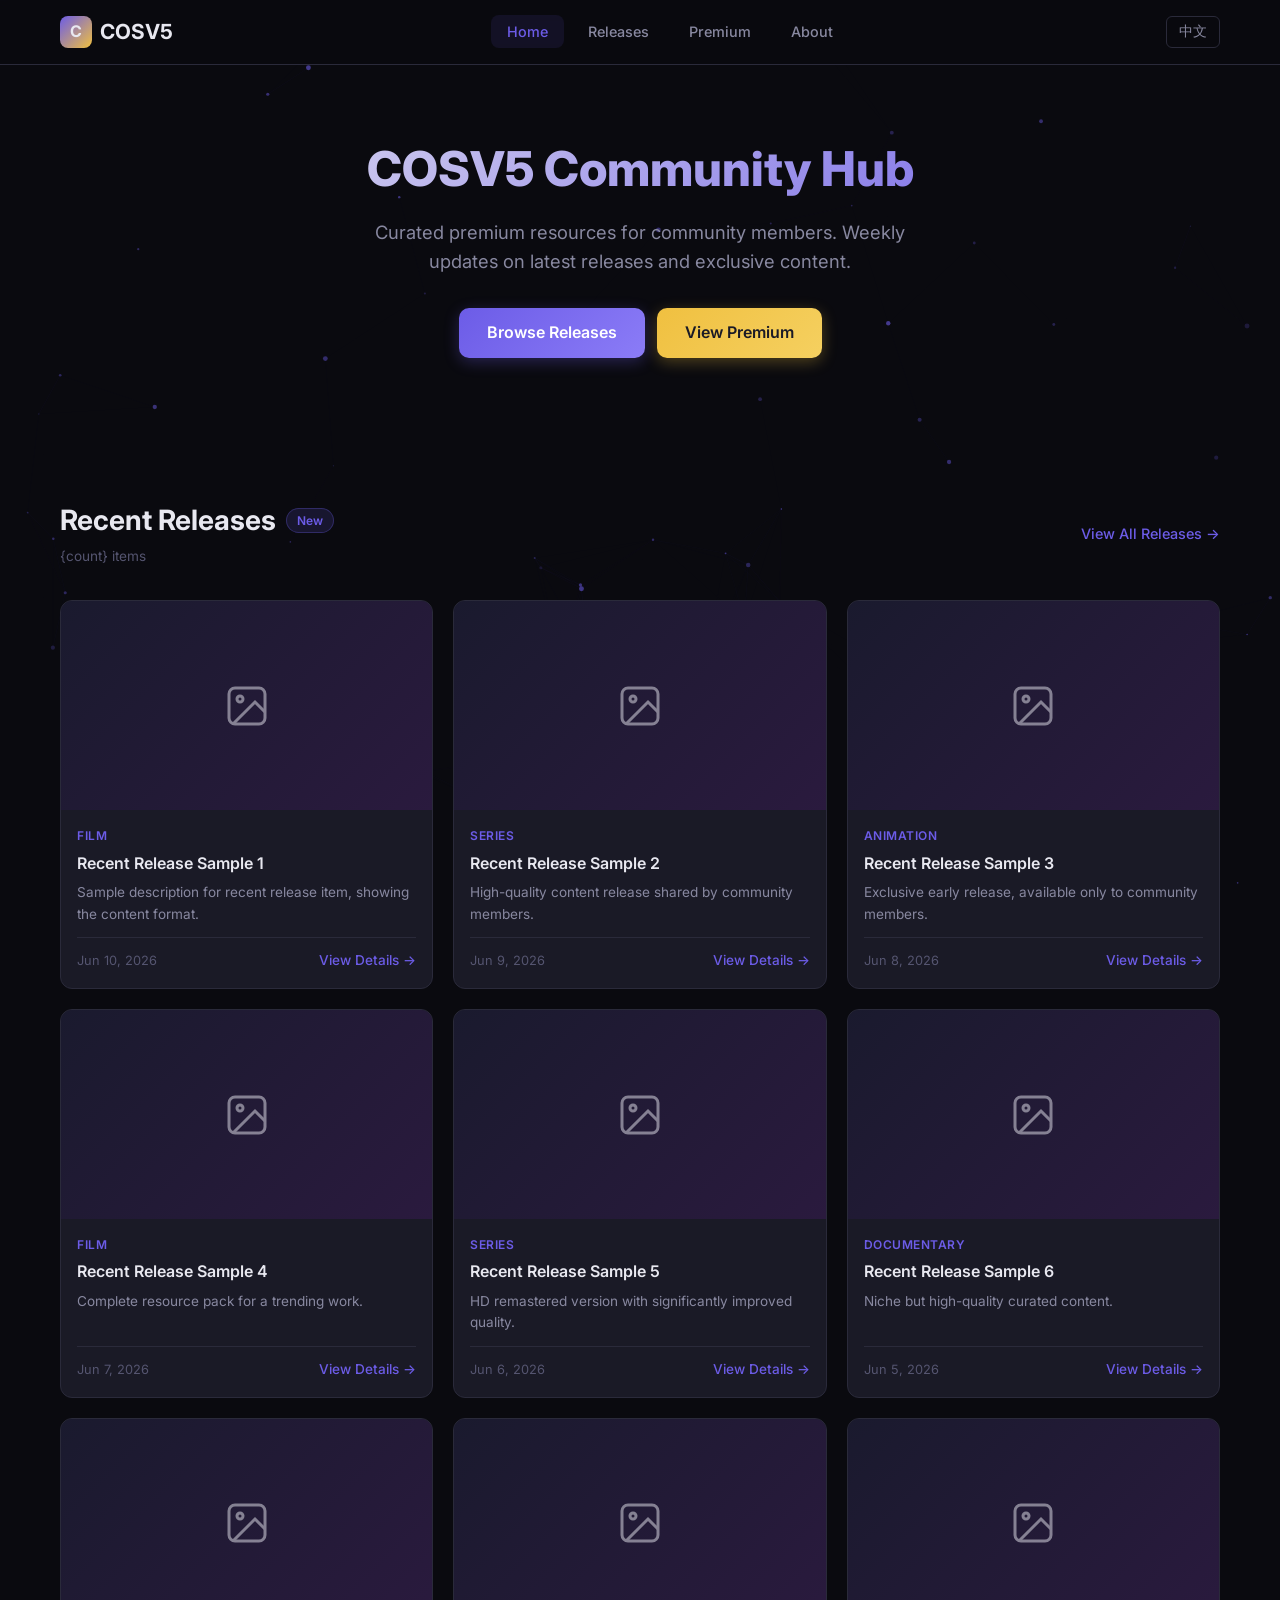
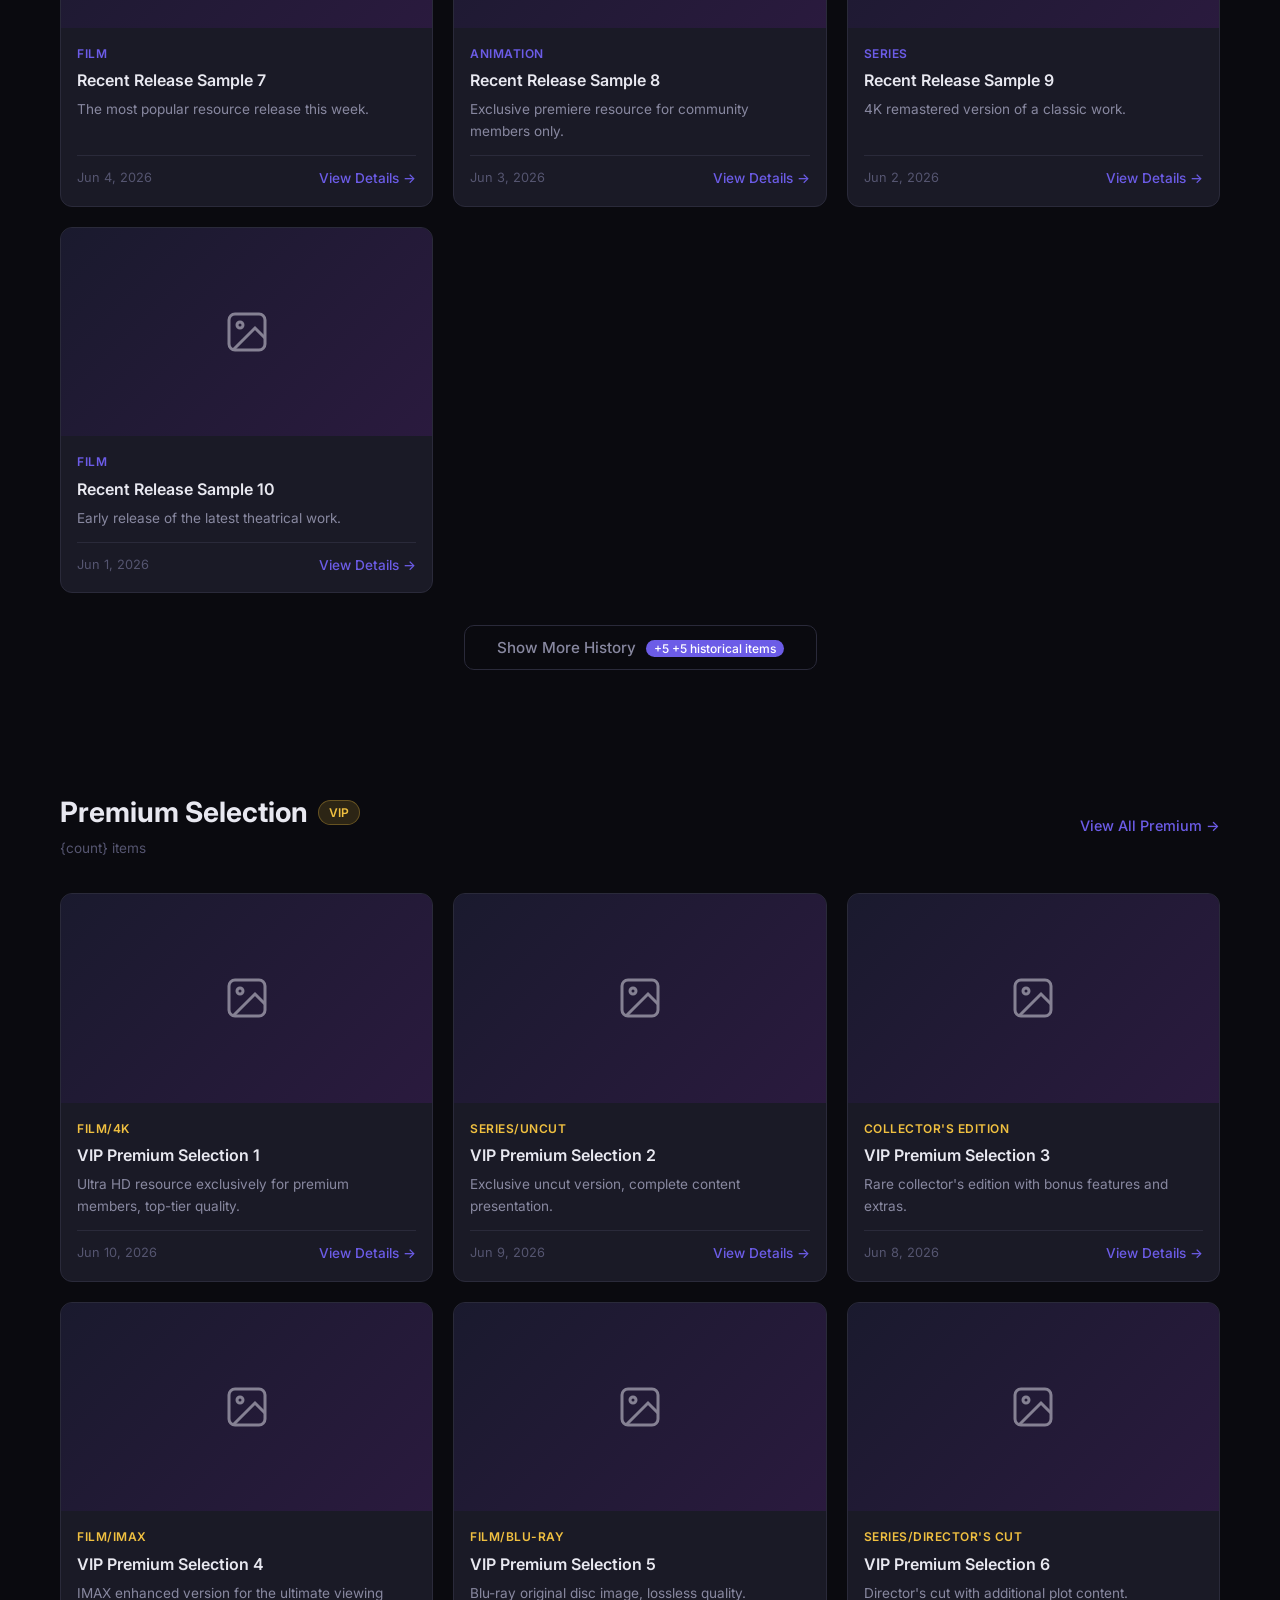
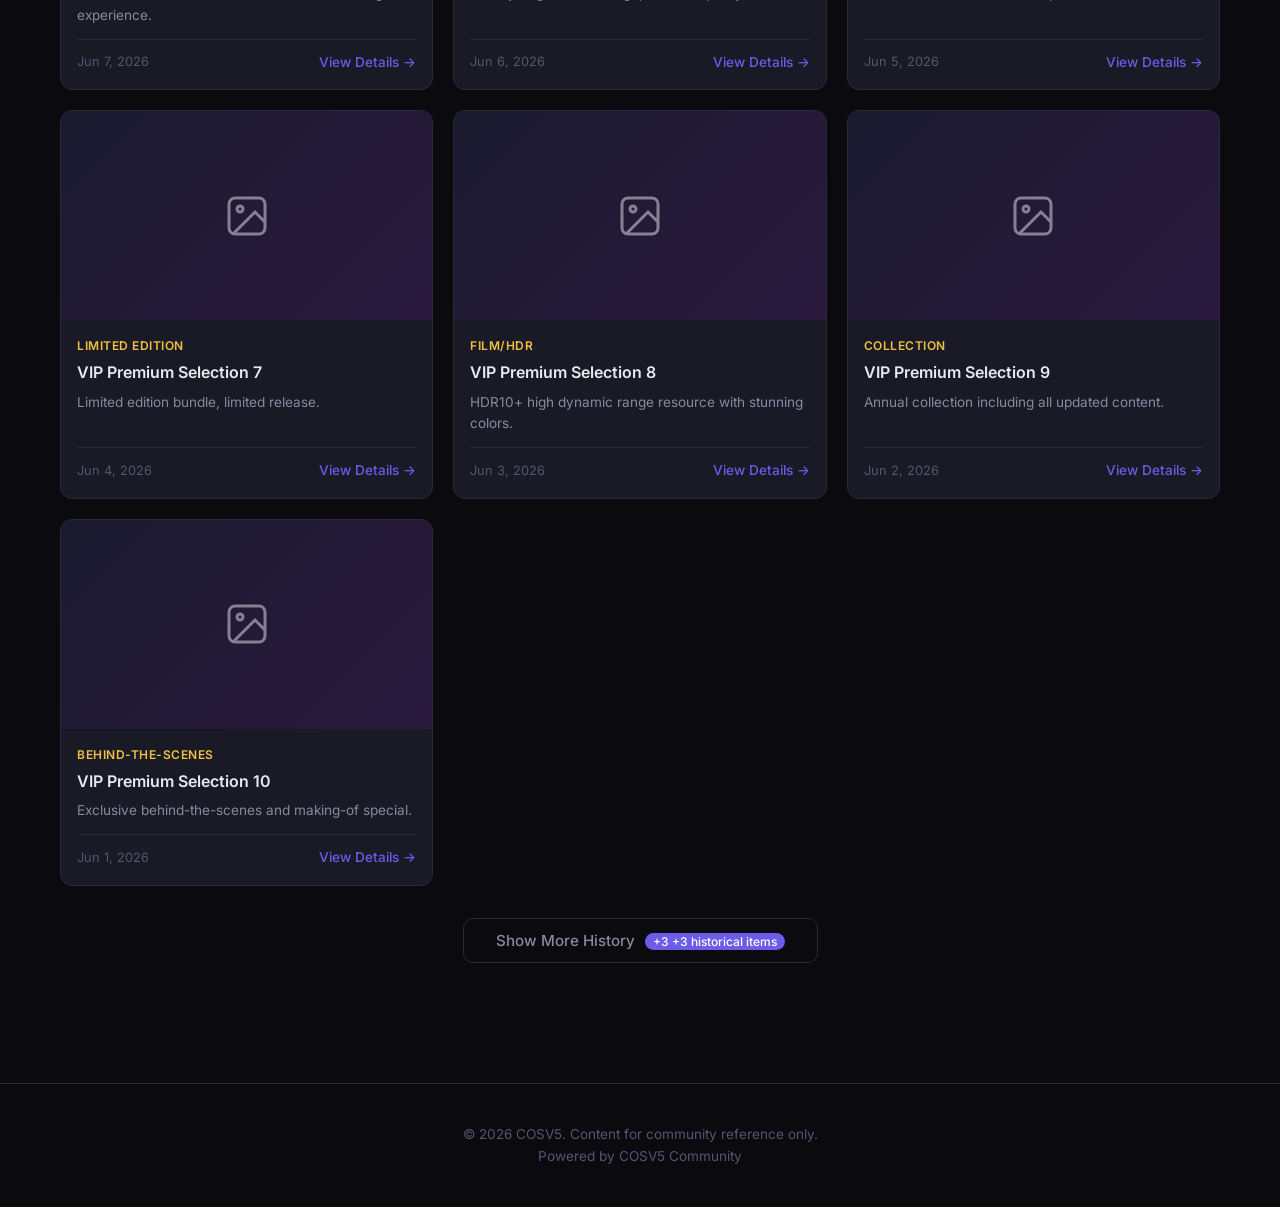
==== index.html @ 0dbe3dc5 "Initial site: releases + premium hub with i18n, particles, SEO - Two content sections: 近期流出 (Release" ====
<!DOCTYPE html>
<html lang="zh-CN">
<head>
  <meta charset="UTF-8">
  <meta name="viewport" content="width=device-width, initial-scale=1.0">
  <meta name="description" data-i18n="hero.subtitle" content="汇聚精选资源，社群成员专属。每周更新最新流出与高级精选内容。">
  <meta name="keywords" content="COSV5,社群资源,精选内容,资源分享,近期流出,高级精选">
  <meta name="robots" content="index, follow">
  <meta property="og:title" content="COSV5 社群资源站">
  <meta property="og:description" data-i18n="hero.subtitle" content="汇聚精选资源，社群成员专属。每周更新最新流出与高级精选内容。">
  <meta property="og:type" content="website">
  <meta property="og:url" content="https://cosv5.com">
  <link rel="canonical" href="https://cosv5.com">
  <title data-i18n="hero.title">COSV5 社群资源站</title>
  <link rel="preconnect" href="https://fonts.googleapis.com">
  <link rel="preconnect" href="https://fonts.gstatic.com" crossorigin>
  <link href="https://fonts.googleapis.com/css2?family=Inter:wght@400;500;600;700;800&display=swap" rel="stylesheet">
  <link rel="stylesheet" href="/css/style.css">
</head>
<body>
  <canvas id="particles-canvas"></canvas>

  <!-- Header -->
  <header class="header">
    <nav class="nav">
      <a href="/" class="nav-logo">
        <span class="logo-icon">C</span>
        <span>COSV5</span>
      </a>
      <ul class="nav-links" id="nav-links">
        <li><a href="/" class="active" data-i18n="nav.home">首页</a></li>
        <li><a href="/releases/" data-i18n="nav.releases">近期流出</a></li>
        <li><a href="/premium/" data-i18n="nav.premium">高级精选</a></li>
        <li><a href="/about/" data-i18n="nav.about">关于</a></li>
      </ul>
      <div class="nav-right">
        <button class="lang-btn" id="lang-toggle" onclick="toggleLang()" data-i18n="lang.switch">English</button>
        <button class="mobile-menu-btn" id="mobile-menu-btn" aria-label="Menu">☰</button>
      </div>
    </nav>
  </header>

  <main>
    <!-- Hero -->
    <section class="hero">
      <div class="container">
        <h1 data-i18n="hero.title">COSV5 社群资源站</h1>
        <p data-i18n="hero.subtitle">汇聚精选资源，社群成员专属。每周更新最新流出与高级精选内容。</p>
        <div class="hero-actions">
          <a href="/releases/" class="btn btn-primary" data-i18n="hero.cta.releases">浏览近期流出</a>
          <a href="/premium/" class="btn btn-gold" data-i18n="hero.cta.premium">查看高级精选</a>
        </div>
      </div>
    </section>

    <!-- Releases Section -->
    <section class="section">
      <div class="container">
        <div class="section-header">
          <div>
            <h2 class="section-title">
              <span data-i18n="section.releases.title">近期流出</span>
              <span class="badge badge-releases" data-i18n="section.releases.new">更新</span>
            </h2>
            <span class="section-count"><span data-i18n-dynamic></span></span>
          </div>
          <a href="/releases/" class="view-more" data-i18n="section.releases.view_all">查看全部流出</a>
        </div>
        <div class="card-grid" id="releases-grid"></div>
        <div class="empty-state" style="display:none">
          <div class="empty-icon">📭</div>
          <h3 data-i18n="section.releases.empty">暂无近期流出内容</h3>
        </div>
        <div class="show-more-wrapper" style="display:none">
          <button class="btn-show-more"></button>
        </div>
      </div>
    </section>

    <!-- Premium Section -->
    <section class="section">
      <div class="container">
        <div class="section-header">
          <div>
            <h2 class="section-title">
              <span data-i18n="section.premium.title">高级精选</span>
              <span class="badge badge-premium" data-i18n="section.premium.new">VIP</span>
            </h2>
            <span class="section-count"><span data-i18n-dynamic></span></span>
          </div>
          <a href="/premium/" class="view-more" data-i18n="section.premium.view_all">查看全部精选</a>
        </div>
        <div class="card-grid" id="premium-grid"></div>
        <div class="empty-state" style="display:none">
          <div class="empty-icon">⭐</div>
          <h3 data-i18n="section.premium.empty">暂无高级精选内容</h3>
        </div>
        <div class="show-more-wrapper" style="display:none">
          <button class="btn-show-more"></button>
        </div>
      </div>
    </section>
  </main>

  <!-- Footer -->
  <footer class="footer">
    <div class="container">
      <p data-i18n="footer.text">© 2026 COSV5. 本站内容仅供社群内部参考。</p>
      <p><span data-i18n="footer.powered">Powered by COSV5 Community</span></p>
    </div>
  </footer>

  <script src="/js/i18n.js"></script>
  <script src="/js/main.js"></script>
  <script>
    document.addEventListener('DOMContentLoaded', () => {
      loadSection('releases-grid', '/data/releases.json', false);
      loadSection('premium-grid', '/data/premium.json', true);
    });
  </script>
</body>
</html>
---- css/style.css ----
/* ===== CSS Variables ===== */
:root {
  --bg-primary: #0a0a0f;
  --bg-secondary: #13131a;
  --bg-card: #1a1a26;
  --bg-card-hover: #222235;
  --text-primary: #e8e8f0;
  --text-secondary: #8888a0;
  --text-muted: #555570;
  --accent: #6c5ce7;
  --accent-hover: #7d6ff0;
  --accent-glow: rgba(108, 92, 231, 0.3);
  --gold: #f0c040;
  --gold-glow: rgba(240, 192, 64, 0.3);
  --border: #2a2a3a;
  --radius: 12px;
  --radius-lg: 20px;
  --shadow: 0 4px 20px rgba(0,0,0,0.3);
  --font: 'Inter', -apple-system, 'Segoe UI', Roboto, sans-serif;
  --max-width: 1200px;
}

/* ===== Reset & Base ===== */
*, *::before, *::after { box-sizing: border-box; margin: 0; padding: 0; }

html { scroll-behavior: smooth; }

body {
  font-family: var(--font);
  background: var(--bg-primary);
  color: var(--text-primary);
  line-height: 1.6;
  min-height: 100vh;
  overflow-x: hidden;
}

a { color: var(--accent); text-decoration: none; transition: color 0.2s; }
a:hover { color: var(--accent-hover); }

img { max-width: 100%; height: auto; }

/* ===== Particle Canvas ===== */
#particles-canvas {
  position: fixed;
  top: 0; left: 0;
  width: 100vw; height: 100vh;
  z-index: 0;
  pointer-events: none;
}

/* ===== Layout ===== */
.container {
  max-width: var(--max-width);
  margin: 0 auto;
  padding: 0 20px;
  position: relative;
  z-index: 1;
}

/* ===== Header / Nav ===== */
.header {
  position: fixed;
  top: 0; left: 0; right: 0;
  z-index: 100;
  background: rgba(10, 10, 15, 0.85);
  backdrop-filter: blur(12px);
  -webkit-backdrop-filter: blur(12px);
  border-bottom: 1px solid var(--border);
}

.nav {
  display: flex;
  align-items: center;
  justify-content: space-between;
  height: 64px;
  max-width: var(--max-width);
  margin: 0 auto;
  padding: 0 20px;
}

.nav-logo {
  font-size: 1.3rem;
  font-weight: 700;
  color: var(--text-primary);
  display: flex;
  align-items: center;
  gap: 8px;
}

.nav-logo:hover { color: var(--text-primary); }

.nav-logo .logo-icon {
  width: 32px; height: 32px;
  background: linear-gradient(135deg, var(--accent), var(--gold));
  border-radius: 8px;
  display: flex;
  align-items: center;
  justify-content: center;
  font-size: 1rem;
}

.nav-links {
  display: flex;
  gap: 8px;
  list-style: none;
}

.nav-links a {
  padding: 8px 16px;
  border-radius: 8px;
  color: var(--text-secondary);
  font-size: 0.9rem;
  font-weight: 500;
  transition: all 0.2s;
}

.nav-links a:hover,
.nav-links a.active {
  background: rgba(108, 92, 231, 0.1);
  color: var(--text-primary);
}

.nav-links a.active {
  color: var(--accent);
}

.nav-right {
  display: flex;
  align-items: center;
  gap: 12px;
}

.lang-btn {
  background: none;
  border: 1px solid var(--border);
  color: var(--text-secondary);
  padding: 6px 12px;
  border-radius: 6px;
  cursor: pointer;
  font-size: 0.85rem;
  font-family: var(--font);
  transition: all 0.2s;
}

.lang-btn:hover {
  border-color: var(--accent);
  color: var(--text-primary);
}

/* Mobile menu */
.mobile-menu-btn {
  display: none;
  background: none;
  border: none;
  color: var(--text-primary);
  font-size: 1.5rem;
  cursor: pointer;
  padding: 4px;
}

/* ===== Hero ===== */
.hero {
  padding: 140px 0 80px;
  text-align: center;
  position: relative;
}

.hero h1 {
  font-size: 3rem;
  font-weight: 800;
  line-height: 1.2;
  margin-bottom: 20px;
  background: linear-gradient(135deg, #e8e8f0 0%, var(--accent) 100%);
  -webkit-background-clip: text;
  -webkit-text-fill-color: transparent;
  background-clip: text;
}

.hero p {
  font-size: 1.15rem;
  color: var(--text-secondary);
  max-width: 600px;
  margin: 0 auto 32px;
}

.hero-actions {
  display: flex;
  gap: 12px;
  justify-content: center;
  flex-wrap: wrap;
}

.btn {
  display: inline-flex;
  align-items: center;
  gap: 8px;
  padding: 12px 28px;
  border-radius: 10px;
  font-size: 1rem;
  font-weight: 600;
  font-family: var(--font);
  cursor: pointer;
  transition: all 0.3s;
  border: none;
  text-decoration: none;
}

.btn-primary {
  background: linear-gradient(135deg, var(--accent), #8b7cf7);
  color: white;
  box-shadow: 0 4px 15px var(--accent-glow);
}

.btn-primary:hover {
  transform: translateY(-2px);
  box-shadow: 0 6px 25px var(--accent-glow);
  color: white;
}

.btn-gold {
  background: linear-gradient(135deg, var(--gold), #f5d060);
  color: #1a1a26;
  box-shadow: 0 4px 15px var(--gold-glow);
}

.btn-gold:hover {
  transform: translateY(-2px);
  box-shadow: 0 6px 25px var(--gold-glow);
  color: #1a1a26;
}

.btn-outline {
  background: transparent;
  border: 1px solid var(--border);
  color: var(--text-primary);
}

.btn-outline:hover {
  border-color: var(--accent);
  background: rgba(108, 92, 231, 0.08);
}

/* ===== Sections ===== */
.section {
  padding: 60px 0;
}

.section-header {
  display: flex;
  align-items: center;
  justify-content: space-between;
  margin-bottom: 32px;
  flex-wrap: wrap;
  gap: 12px;
}

.section-title {
  font-size: 1.75rem;
  font-weight: 700;
  display: flex;
  align-items: center;
  gap: 10px;
}

.section-title .badge {
  display: inline-block;
  font-size: 0.75rem;
  padding: 2px 10px;
  border-radius: 20px;
  font-weight: 600;
}

.badge-releases {
  background: rgba(108, 92, 231, 0.15);
  color: var(--accent);
  border: 1px solid rgba(108, 92, 231, 0.3);
}

.badge-premium {
  background: rgba(240, 192, 64, 0.15);
  color: var(--gold);
  border: 1px solid rgba(240, 192, 64, 0.3);
}

.section-count {
  font-size: 0.85rem;
  color: var(--text-muted);
}

.view-more {
  font-size: 0.9rem;
  font-weight: 500;
  display: flex;
  align-items: center;
  gap: 4px;
}

.view-more::after {
  content: '→';
  transition: transform 0.2s;
}

.view-more:hover::after {
  transform: translateX(4px);
}

/* ===== Card Grid ===== */
.card-grid {
  display: grid;
  grid-template-columns: repeat(auto-fill, minmax(280px, 1fr));
  gap: 20px;
}

.card-grid.initial-only .card:nth-child(n+11) {
  display: none;
}

.card {
  background: var(--bg-card);
  border: 1px solid var(--border);
  border-radius: var(--radius);
  overflow: hidden;
  transition: all 0.3s;
  display: flex;
  flex-direction: column;
}

.card:hover {
  background: var(--bg-card-hover);
  border-color: rgba(108, 92, 231, 0.3);
  transform: translateY(-4px);
  box-shadow: 0 8px 30px rgba(0,0,0,0.4);
}

.card-image {
  width: 100%;
  aspect-ratio: 16/9;
  background: linear-gradient(135deg, #1a1a2e, #2a1a3e);
  display: flex;
  align-items: center;
  justify-content: center;
  overflow: hidden;
}

.card-image svg {
  width: 48px;
  height: 48px;
  opacity: 0.5;
}

.card-body {
  padding: 16px;
  flex: 1;
  display: flex;
  flex-direction: column;
}

.card-category {
  font-size: 0.75rem;
  color: var(--accent);
  font-weight: 600;
  text-transform: uppercase;
  letter-spacing: 0.5px;
  margin-bottom: 6px;
}

.card-category.premium-category {
  color: var(--gold);
}

.card-title {
  font-size: 1rem;
  font-weight: 600;
  margin-bottom: 8px;
  line-height: 1.4;
}

.card-desc {
  font-size: 0.85rem;
  color: var(--text-secondary);
  flex: 1;
  display: -webkit-box;
  -webkit-line-clamp: 2;
  -webkit-box-orient: vertical;
  overflow: hidden;
  margin-bottom: 12px;
}

.card-footer {
  display: flex;
  align-items: center;
  justify-content: space-between;
  padding-top: 12px;
  border-top: 1px solid var(--border);
}

.card-date {
  font-size: 0.8rem;
  color: var(--text-muted);
}

.card-link {
  font-size: 0.85rem;
  font-weight: 500;
}

/* ===== Show More Button ===== */
.show-more-wrapper {
  text-align: center;
  margin-top: 32px;
}

.btn-show-more {
  background: transparent;
  border: 1px solid var(--border);
  color: var(--text-secondary);
  padding: 12px 32px;
  border-radius: 10px;
  font-size: 0.95rem;
  font-family: var(--font);
  font-weight: 500;
  cursor: pointer;
  transition: all 0.3s;
}

.btn-show-more:hover {
  border-color: var(--accent);
  color: var(--text-primary);
  background: rgba(108, 92, 231, 0.08);
}

.btn-show-more .count-badge {
  display: inline-block;
  background: var(--accent);
  color: white;
  font-size: 0.75rem;
  padding: 1px 8px;
  border-radius: 10px;
  margin-left: 6px;
}

/* ===== Page Header (internal pages) ===== */
.page-header {
  padding: 120px 0 40px;
}

.page-header h1 {
  font-size: 2rem;
  font-weight: 700;
  margin-bottom: 12px;
}

.page-header p {
  color: var(--text-secondary);
  font-size: 1rem;
}

/* ===== Footer ===== */
.footer {
  border-top: 1px solid var(--border);
  padding: 40px 0;
  margin-top: 60px;
  text-align: center;
  color: var(--text-muted);
  font-size: 0.85rem;
}

.footer a {
  color: var(--text-secondary);
}

.footer a:hover {
  color: var(--accent);
}

/* ===== Empty State ===== */
.empty-state {
  text-align: center;
  padding: 60px 20px;
}

.empty-state .empty-icon {
  font-size: 4rem;
  margin-bottom: 16px;
  opacity: 0.5;
}

.empty-state h3 {
  font-size: 1.2rem;
  margin-bottom: 8px;
}

.empty-state p {
  color: var(--text-secondary);
}

/* ===== SEO / Structured Data ===== */
.sr-only {
  position: absolute;
  width: 1px; height: 1px;
  padding: 0; margin: -1px;
  overflow: hidden;
  clip: rect(0,0,0,0);
  border: 0;
}

/* ===== Responsive ===== */
@media (max-width: 768px) {
  .hero h1 { font-size: 2rem; }
  .hero p { font-size: 1rem; }
  .hero { padding: 110px 0 50px; }
  .section-title { font-size: 1.35rem; }
  .card-grid { grid-template-columns: 1fr; }

  .nav-links {
    display: none;
    position: absolute;
    top: 64px; left: 0; right: 0;
    background: rgba(10, 10, 15, 0.95);
    backdrop-filter: blur(12px);
    flex-direction: column;
    padding: 12px;
    border-bottom: 1px solid var(--border);
    gap: 4px;
  }
  .nav-links.open { display: flex; }
  .mobile-menu-btn { display: block; }
  .page-header { padding: 100px 0 30px; }
}
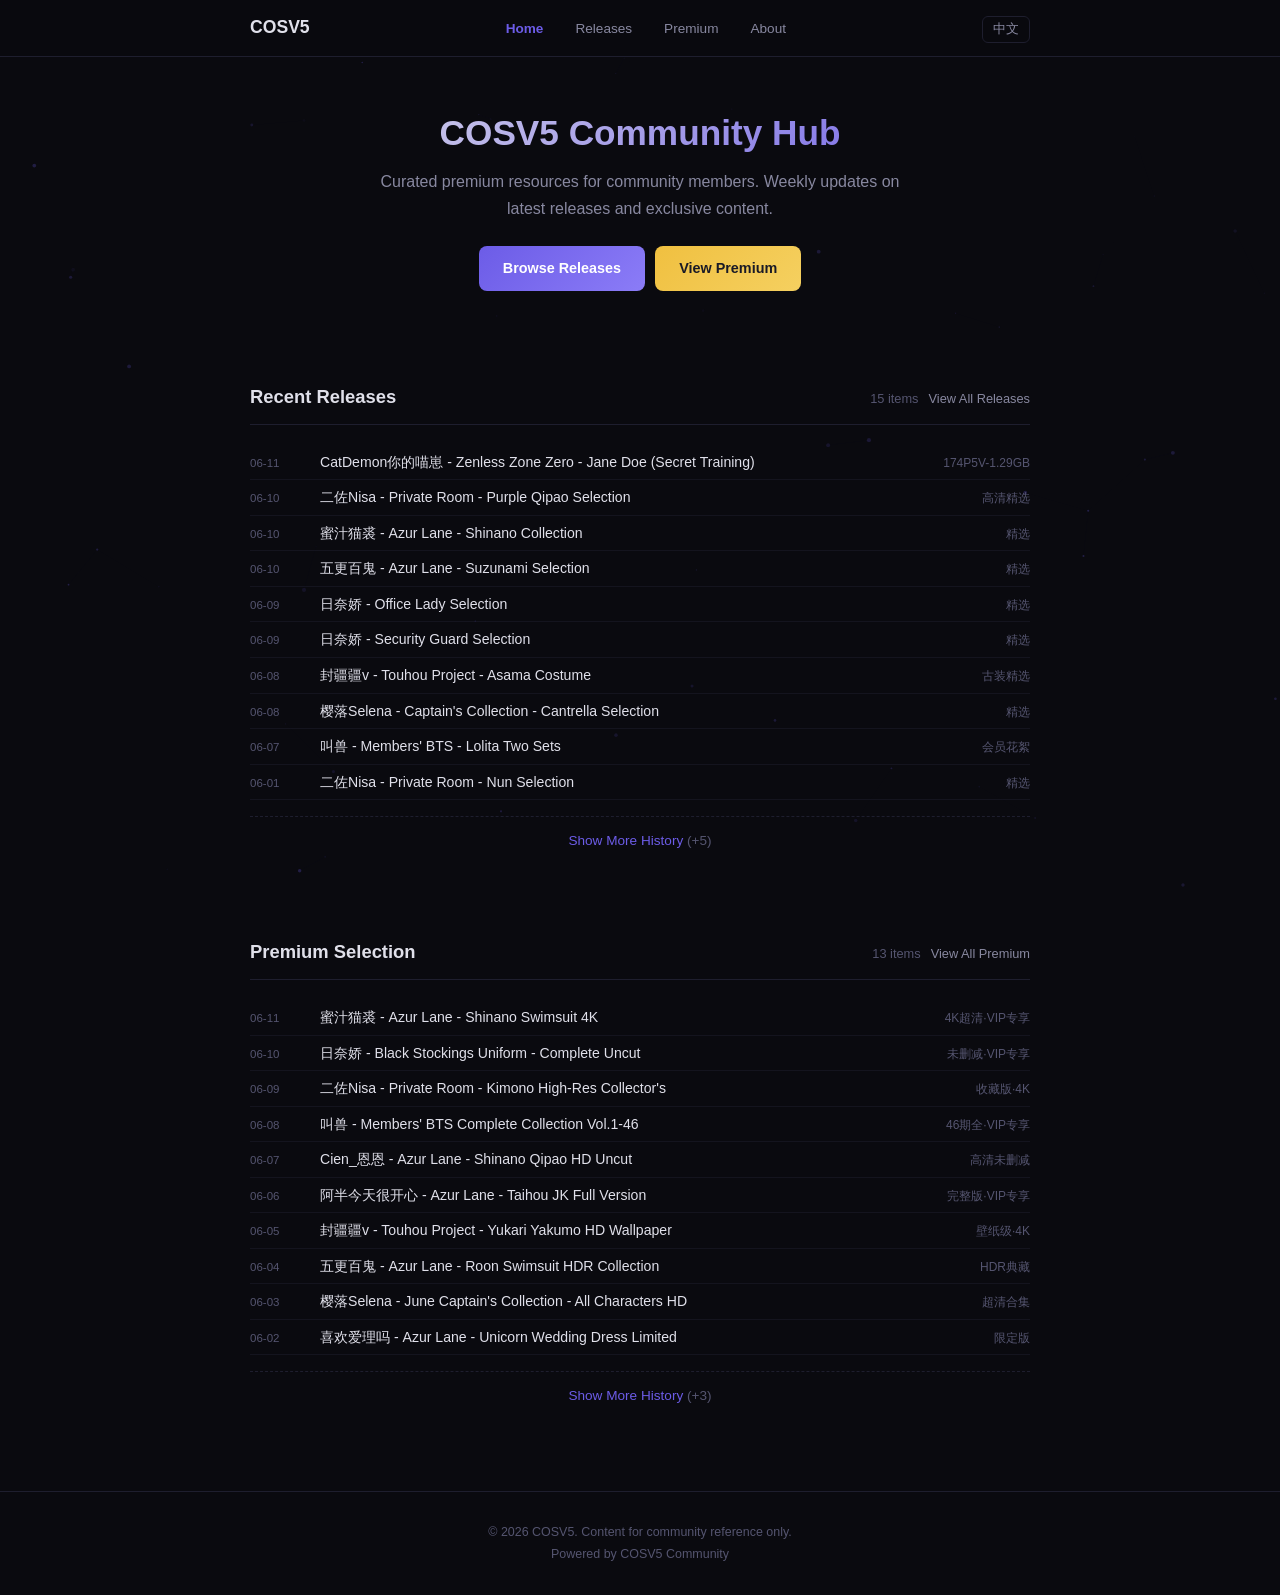
==== commit 61c17e05: "Redesign: Telegraph-style list layout + Workers deployment - Switch from card grid to compact list l" ====
--- a/index.html
+++ b/index.html
@@ -12,21 +12,14 @@
   <meta property="og:url" content="https://cosv5.com">
   <link rel="canonical" href="https://cosv5.com">
   <title data-i18n="hero.title">COSV5 社群资源站</title>
-  <link rel="preconnect" href="https://fonts.googleapis.com">
-  <link rel="preconnect" href="https://fonts.gstatic.com" crossorigin>
-  <link href="https://fonts.googleapis.com/css2?family=Inter:wght@400;500;600;700;800&display=swap" rel="stylesheet">
   <link rel="stylesheet" href="/css/style.css">
 </head>
 <body>
   <canvas id="particles-canvas"></canvas>
 
-  <!-- Header -->
   <header class="header">
     <nav class="nav">
-      <a href="/" class="nav-logo">
-        <span class="logo-icon">C</span>
-        <span>COSV5</span>
-      </a>
+      <a href="/" class="nav-logo">COSV5</a>
       <ul class="nav-links" id="nav-links">
         <li><a href="/" class="active" data-i18n="nav.home">首页</a></li>
         <li><a href="/releases/" data-i18n="nav.releases">近期流出</a></li>
@@ -41,7 +34,6 @@
   </header>
 
   <main>
-    <!-- Hero -->
     <section class="hero">
       <div class="container">
         <h1 data-i18n="hero.title">COSV5 社群资源站</h1>
@@ -53,23 +45,16 @@
       </div>
     </section>
 
-    <!-- Releases Section -->
     <section class="section">
       <div class="container">
         <div class="section-header">
-          <div>
-            <h2 class="section-title">
-              <span data-i18n="section.releases.title">近期流出</span>
-              <span class="badge badge-releases" data-i18n="section.releases.new">更新</span>
-            </h2>
-            <span class="section-count"><span data-i18n-dynamic></span></span>
-          </div>
-          <a href="/releases/" class="view-more" data-i18n="section.releases.view_all">查看全部流出</a>
+          <h2 class="section-title" data-i18n="section.releases.title">📡 近期流出</h2>
+          <span class="section-meta"><span data-i18n-dynamic></span></span>
+          <a href="/releases/" class="view-all" data-i18n="section.releases.view_all">查看全部 →</a>
         </div>
-        <div class="card-grid" id="releases-grid"></div>
+        <ul class="resource-list" id="releases-list"></ul>
         <div class="empty-state" style="display:none">
-          <div class="empty-icon">📭</div>
-          <h3 data-i18n="section.releases.empty">暂无近期流出内容</h3>
+          <p data-i18n="section.releases.empty">暂无近期流出内容</p>
         </div>
         <div class="show-more-wrapper" style="display:none">
           <button class="btn-show-more"></button>
@@ -77,23 +62,16 @@
       </div>
     </section>
 
-    <!-- Premium Section -->
     <section class="section">
       <div class="container">
         <div class="section-header">
-          <div>
-            <h2 class="section-title">
-              <span data-i18n="section.premium.title">高级精选</span>
-              <span class="badge badge-premium" data-i18n="section.premium.new">VIP</span>
-            </h2>
-            <span class="section-count"><span data-i18n-dynamic></span></span>
-          </div>
-          <a href="/premium/" class="view-more" data-i18n="section.premium.view_all">查看全部精选</a>
+          <h2 class="section-title" data-i18n="section.premium.title">⭐ 高级精选</h2>
+          <span class="section-meta"><span data-i18n-dynamic></span></span>
+          <a href="/premium/" class="view-all" data-i18n="section.premium.view_all">查看全部 →</a>
         </div>
-        <div class="card-grid" id="premium-grid"></div>
+        <ul class="resource-list" id="premium-list"></ul>
         <div class="empty-state" style="display:none">
-          <div class="empty-icon">⭐</div>
-          <h3 data-i18n="section.premium.empty">暂无高级精选内容</h3>
+          <p data-i18n="section.premium.empty">暂无高级精选内容</p>
         </div>
         <div class="show-more-wrapper" style="display:none">
           <button class="btn-show-more"></button>
@@ -102,7 +80,6 @@
     </section>
   </main>
 
-  <!-- Footer -->
   <footer class="footer">
     <div class="container">
       <p data-i18n="footer.text">© 2026 COSV5. 本站内容仅供社群内部参考。</p>
@@ -114,8 +91,8 @@
   <script src="/js/main.js"></script>
   <script>
     document.addEventListener('DOMContentLoaded', () => {
-      loadSection('releases-grid', '/data/releases.json', false);
-      loadSection('premium-grid', '/data/premium.json', true);
+      loadSection('releases-list', '/data/releases.json', false);
+      loadSection('premium-list', '/data/premium.json', true);
     });
   </script>
 </body>
--- a/css/style.css
+++ b/css/style.css
@@ -1,23 +1,18 @@
 /* ===== CSS Variables ===== */
 :root {
   --bg-primary: #0a0a0f;
-  --bg-secondary: #13131a;
-  --bg-card: #1a1a26;
-  --bg-card-hover: #222235;
-  --text-primary: #e8e8f0;
+  --bg-secondary: #12121a;
+  --text-primary: #e0e0ea;
   --text-secondary: #8888a0;
   --text-muted: #555570;
   --accent: #6c5ce7;
-  --accent-hover: #7d6ff0;
-  --accent-glow: rgba(108, 92, 231, 0.3);
+  --accent-hover: #8b7cf7;
   --gold: #f0c040;
-  --gold-glow: rgba(240, 192, 64, 0.3);
-  --border: #2a2a3a;
-  --radius: 12px;
-  --radius-lg: 20px;
-  --shadow: 0 4px 20px rgba(0,0,0,0.3);
-  --font: 'Inter', -apple-system, 'Segoe UI', Roboto, sans-serif;
-  --max-width: 1200px;
+  --gold-hover: #f5d868;
+  --border: #1e1e2e;
+  --radius: 10px;
+  --font: -apple-system, 'Segoe UI', 'Noto Sans SC', Roboto, sans-serif;
+  --max-width: 820px;
 }
 
 /* ===== Reset & Base ===== */
@@ -29,15 +24,14 @@
   font-family: var(--font);
   background: var(--bg-primary);
   color: var(--text-primary);
-  line-height: 1.6;
+  line-height: 1.7;
   min-height: 100vh;
   overflow-x: hidden;
-}
-
-a { color: var(--accent); text-decoration: none; transition: color 0.2s; }
+  -webkit-font-smoothing: antialiased;
+}
+
+a { color: var(--text-primary); text-decoration: none; transition: color 0.15s; }
 a:hover { color: var(--accent-hover); }
-
-img { max-width: 100%; height: auto; }
 
 /* ===== Particle Canvas ===== */
 #particles-canvas {
@@ -46,6 +40,7 @@
   width: 100vw; height: 100vh;
   z-index: 0;
   pointer-events: none;
+  opacity: 0.6;
 }
 
 /* ===== Layout ===== */
@@ -62,9 +57,9 @@
   position: fixed;
   top: 0; left: 0; right: 0;
   z-index: 100;
-  background: rgba(10, 10, 15, 0.85);
-  backdrop-filter: blur(12px);
-  -webkit-backdrop-filter: blur(12px);
+  background: rgba(10, 10, 15, 0.88);
+  backdrop-filter: blur(14px);
+  -webkit-backdrop-filter: blur(14px);
   border-bottom: 1px solid var(--border);
 }
 
@@ -72,74 +67,54 @@
   display: flex;
   align-items: center;
   justify-content: space-between;
-  height: 64px;
+  height: 56px;
   max-width: var(--max-width);
   margin: 0 auto;
   padding: 0 20px;
 }
 
 .nav-logo {
-  font-size: 1.3rem;
+  font-size: 1.1rem;
   font-weight: 700;
   color: var(--text-primary);
-  display: flex;
-  align-items: center;
-  gap: 8px;
 }
 
 .nav-logo:hover { color: var(--text-primary); }
-
-.nav-logo .logo-icon {
-  width: 32px; height: 32px;
-  background: linear-gradient(135deg, var(--accent), var(--gold));
-  border-radius: 8px;
-  display: flex;
-  align-items: center;
-  justify-content: center;
-  font-size: 1rem;
-}
 
 .nav-links {
   display: flex;
-  gap: 8px;
+  gap: 4px;
   list-style: none;
 }
 
 .nav-links a {
-  padding: 8px 16px;
-  border-radius: 8px;
+  padding: 6px 14px;
+  border-radius: 6px;
   color: var(--text-secondary);
-  font-size: 0.9rem;
+  font-size: 0.85rem;
   font-weight: 500;
-  transition: all 0.2s;
-}
-
-.nav-links a:hover,
-.nav-links a.active {
-  background: rgba(108, 92, 231, 0.1);
+  transition: all 0.15s;
+}
+
+.nav-links a:hover {
   color: var(--text-primary);
 }
 
 .nav-links a.active {
   color: var(--accent);
-}
-
-.nav-right {
-  display: flex;
-  align-items: center;
-  gap: 12px;
+  font-weight: 600;
 }
 
 .lang-btn {
   background: none;
   border: 1px solid var(--border);
   color: var(--text-secondary);
-  padding: 6px 12px;
+  padding: 4px 10px;
   border-radius: 6px;
   cursor: pointer;
-  font-size: 0.85rem;
+  font-size: 0.8rem;
   font-family: var(--font);
-  transition: all 0.2s;
+  transition: all 0.15s;
 }
 
 .lang-btn:hover {
@@ -147,45 +122,43 @@
   color: var(--text-primary);
 }
 
-/* Mobile menu */
 .mobile-menu-btn {
   display: none;
   background: none;
   border: none;
   color: var(--text-primary);
-  font-size: 1.5rem;
+  font-size: 1.4rem;
   cursor: pointer;
   padding: 4px;
 }
 
 /* ===== Hero ===== */
 .hero {
-  padding: 140px 0 80px;
+  padding: 110px 0 50px;
   text-align: center;
-  position: relative;
 }
 
 .hero h1 {
-  font-size: 3rem;
+  font-size: 2.2rem;
   font-weight: 800;
-  line-height: 1.2;
-  margin-bottom: 20px;
-  background: linear-gradient(135deg, #e8e8f0 0%, var(--accent) 100%);
+  line-height: 1.3;
+  margin-bottom: 12px;
+  background: linear-gradient(135deg, #e0e0ea 0%, var(--accent) 100%);
   -webkit-background-clip: text;
   -webkit-text-fill-color: transparent;
   background-clip: text;
 }
 
 .hero p {
-  font-size: 1.15rem;
+  font-size: 1rem;
   color: var(--text-secondary);
-  max-width: 600px;
-  margin: 0 auto 32px;
+  max-width: 520px;
+  margin: 0 auto 24px;
 }
 
 .hero-actions {
   display: flex;
-  gap: 12px;
+  gap: 10px;
   justify-content: center;
   flex-wrap: wrap;
 }
@@ -193,14 +166,14 @@
 .btn {
   display: inline-flex;
   align-items: center;
-  gap: 8px;
-  padding: 12px 28px;
-  border-radius: 10px;
-  font-size: 1rem;
+  gap: 6px;
+  padding: 10px 24px;
+  border-radius: 8px;
+  font-size: 0.9rem;
   font-weight: 600;
   font-family: var(--font);
   cursor: pointer;
-  transition: all 0.3s;
+  transition: all 0.2s;
   border: none;
   text-decoration: none;
 }
@@ -208,24 +181,22 @@
 .btn-primary {
   background: linear-gradient(135deg, var(--accent), #8b7cf7);
   color: white;
-  box-shadow: 0 4px 15px var(--accent-glow);
 }
 
 .btn-primary:hover {
-  transform: translateY(-2px);
-  box-shadow: 0 6px 25px var(--accent-glow);
+  transform: translateY(-1px);
+  box-shadow: 0 4px 20px rgba(108, 92, 231, 0.3);
   color: white;
 }
 
 .btn-gold {
   background: linear-gradient(135deg, var(--gold), #f5d060);
   color: #1a1a26;
-  box-shadow: 0 4px 15px var(--gold-glow);
 }
 
 .btn-gold:hover {
-  transform: translateY(-2px);
-  box-shadow: 0 6px 25px var(--gold-glow);
+  transform: translateY(-1px);
+  box-shadow: 0 4px 20px rgba(240, 192, 64, 0.3);
   color: #1a1a26;
 }
 
@@ -237,264 +208,182 @@
 
 .btn-outline:hover {
   border-color: var(--accent);
-  background: rgba(108, 92, 231, 0.08);
 }
 
 /* ===== Sections ===== */
 .section {
-  padding: 60px 0;
+  padding: 40px 0;
 }
 
 .section-header {
   display: flex;
-  align-items: center;
-  justify-content: space-between;
-  margin-bottom: 32px;
-  flex-wrap: wrap;
-  gap: 12px;
+  align-items: baseline;
+  gap: 10px;
+  margin-bottom: 20px;
+  padding-bottom: 12px;
+  border-bottom: 1px solid var(--border);
 }
 
 .section-title {
-  font-size: 1.75rem;
+  font-size: 1.15rem;
   font-weight: 700;
+}
+
+.section-title .badge {
+  font-size: 0.7rem;
+  padding: 1px 8px;
+  border-radius: 10px;
+  font-weight: 600;
+  margin-left: 6px;
+  vertical-align: middle;
+}
+
+.badge-releases { color: var(--accent); }
+.badge-premium { color: var(--gold); }
+
+.section-meta {
+  margin-left: auto;
+  font-size: 0.8rem;
+  color: var(--text-muted);
+}
+
+.view-all {
+  font-size: 0.8rem;
+  color: var(--text-secondary);
+  white-space: nowrap;
+}
+
+.view-all:hover {
+  color: var(--accent);
+}
+
+/* ===== Telegraph-style List ===== */
+.resource-list {
+  list-style: none;
+}
+
+.resource-item {
   display: flex;
-  align-items: center;
+  align-items: baseline;
   gap: 10px;
-}
-
-.section-title .badge {
-  display: inline-block;
+  padding: 6px 0;
+  border-bottom: 1px solid rgba(30, 30, 46, 0.5);
+  line-height: 1.6;
+}
+
+.resource-item:last-child {
+  border-bottom: none;
+}
+
+.resource-item .date-tag {
+  flex-shrink: 0;
+  font-size: 0.72rem;
+  color: var(--text-muted);
+  min-width: 60px;
+  font-feature-settings: "tnum";
+}
+
+.resource-item .item-link {
+  flex: 1;
+  font-size: 0.88rem;
+  color: var(--text-primary);
+  overflow: hidden;
+  text-overflow: ellipsis;
+  white-space: nowrap;
+}
+
+.resource-item .item-link:hover {
+  color: var(--accent-hover);
+}
+
+.resource-item .item-info {
+  flex-shrink: 0;
   font-size: 0.75rem;
-  padding: 2px 10px;
-  border-radius: 20px;
-  font-weight: 600;
-}
-
-.badge-releases {
-  background: rgba(108, 92, 231, 0.15);
-  color: var(--accent);
-  border: 1px solid rgba(108, 92, 231, 0.3);
-}
-
-.badge-premium {
-  background: rgba(240, 192, 64, 0.15);
-  color: var(--gold);
-  border: 1px solid rgba(240, 192, 64, 0.3);
-}
-
-.section-count {
-  font-size: 0.85rem;
-  color: var(--text-muted);
-}
-
-.view-more {
-  font-size: 0.9rem;
-  font-weight: 500;
-  display: flex;
-  align-items: center;
-  gap: 4px;
-}
-
-.view-more::after {
-  content: '→';
-  transition: transform 0.2s;
-}
-
-.view-more:hover::after {
-  transform: translateX(4px);
-}
-
-/* ===== Card Grid ===== */
-.card-grid {
-  display: grid;
-  grid-template-columns: repeat(auto-fill, minmax(280px, 1fr));
-  gap: 20px;
-}
-
-.card-grid.initial-only .card:nth-child(n+11) {
-  display: none;
-}
-
-.card {
-  background: var(--bg-card);
-  border: 1px solid var(--border);
-  border-radius: var(--radius);
+  color: var(--text-muted);
+  max-width: 120px;
   overflow: hidden;
-  transition: all 0.3s;
-  display: flex;
-  flex-direction: column;
-}
-
-.card:hover {
-  background: var(--bg-card-hover);
-  border-color: rgba(108, 92, 231, 0.3);
-  transform: translateY(-4px);
-  box-shadow: 0 8px 30px rgba(0,0,0,0.4);
-}
-
-.card-image {
-  width: 100%;
-  aspect-ratio: 16/9;
-  background: linear-gradient(135deg, #1a1a2e, #2a1a3e);
-  display: flex;
-  align-items: center;
-  justify-content: center;
-  overflow: hidden;
-}
-
-.card-image svg {
-  width: 48px;
-  height: 48px;
-  opacity: 0.5;
-}
-
-.card-body {
-  padding: 16px;
-  flex: 1;
-  display: flex;
-  flex-direction: column;
-}
-
-.card-category {
-  font-size: 0.75rem;
-  color: var(--accent);
-  font-weight: 600;
-  text-transform: uppercase;
-  letter-spacing: 0.5px;
-  margin-bottom: 6px;
-}
-
-.card-category.premium-category {
-  color: var(--gold);
-}
-
-.card-title {
-  font-size: 1rem;
-  font-weight: 600;
-  margin-bottom: 8px;
-  line-height: 1.4;
-}
-
-.card-desc {
-  font-size: 0.85rem;
-  color: var(--text-secondary);
-  flex: 1;
-  display: -webkit-box;
-  -webkit-line-clamp: 2;
-  -webkit-box-orient: vertical;
-  overflow: hidden;
-  margin-bottom: 12px;
-}
-
-.card-footer {
-  display: flex;
-  align-items: center;
-  justify-content: space-between;
-  padding-top: 12px;
-  border-top: 1px solid var(--border);
-}
-
-.card-date {
-  font-size: 0.8rem;
-  color: var(--text-muted);
-}
-
-.card-link {
-  font-size: 0.85rem;
-  font-weight: 500;
-}
-
-/* ===== Show More Button ===== */
+  text-overflow: ellipsis;
+  white-space: nowrap;
+  text-align: right;
+}
+
+/* Premium items get a subtle gold accent */
+.resource-item.premium .item-link:hover {
+  color: var(--gold-hover);
+}
+
+/* ===== Show More ===== */
 .show-more-wrapper {
   text-align: center;
-  margin-top: 32px;
+  margin-top: 16px;
+  padding-top: 8px;
+  border-top: 1px dashed var(--border);
 }
 
 .btn-show-more {
-  background: transparent;
-  border: 1px solid var(--border);
-  color: var(--text-secondary);
-  padding: 12px 32px;
-  border-radius: 10px;
-  font-size: 0.95rem;
+  background: none;
+  border: none;
+  color: var(--accent);
+  font-size: 0.85rem;
   font-family: var(--font);
   font-weight: 500;
   cursor: pointer;
-  transition: all 0.3s;
+  padding: 8px 16px;
+  transition: all 0.15s;
 }
 
 .btn-show-more:hover {
-  border-color: var(--accent);
-  color: var(--text-primary);
-  background: rgba(108, 92, 231, 0.08);
+  color: var(--accent-hover);
+  text-decoration: underline;
 }
 
 .btn-show-more .count-badge {
-  display: inline-block;
-  background: var(--accent);
-  color: white;
-  font-size: 0.75rem;
-  padding: 1px 8px;
-  border-radius: 10px;
-  margin-left: 6px;
-}
-
-/* ===== Page Header (internal pages) ===== */
+  color: var(--text-muted);
+  font-weight: 400;
+}
+
+/* Initially hide items beyond 10 */
+.resource-list.initial-only .resource-item:nth-child(n+11) {
+  display: none;
+}
+
+/* ===== Page Header ===== */
 .page-header {
-  padding: 120px 0 40px;
+  padding: 90px 0 20px;
 }
 
 .page-header h1 {
-  font-size: 2rem;
+  font-size: 1.6rem;
   font-weight: 700;
-  margin-bottom: 12px;
 }
 
 .page-header p {
+  font-size: 0.9rem;
   color: var(--text-secondary);
-  font-size: 1rem;
+  margin-top: 6px;
 }
 
 /* ===== Footer ===== */
 .footer {
   border-top: 1px solid var(--border);
-  padding: 40px 0;
-  margin-top: 60px;
+  padding: 30px 0;
+  margin-top: 40px;
   text-align: center;
   color: var(--text-muted);
-  font-size: 0.85rem;
-}
-
-.footer a {
-  color: var(--text-secondary);
-}
-
-.footer a:hover {
-  color: var(--accent);
-}
+  font-size: 0.78rem;
+}
+
+.footer a { color: var(--text-secondary); }
+.footer a:hover { color: var(--accent); }
 
 /* ===== Empty State ===== */
 .empty-state {
   text-align: center;
-  padding: 60px 20px;
-}
-
-.empty-state .empty-icon {
-  font-size: 4rem;
-  margin-bottom: 16px;
-  opacity: 0.5;
-}
-
-.empty-state h3 {
-  font-size: 1.2rem;
-  margin-bottom: 8px;
-}
-
-.empty-state p {
-  color: var(--text-secondary);
-}
-
-/* ===== SEO / Structured Data ===== */
+  padding: 40px 20px;
+  color: var(--text-muted);
+}
+
+/* ===== SEO ===== */
 .sr-only {
   position: absolute;
   width: 1px; height: 1px;
@@ -504,26 +393,47 @@
   border: 0;
 }
 
+/* ===== About Page ===== */
+.about-content { max-width: 640px; margin: 0 auto; }
+.about-content p { margin-bottom: 1rem; color: var(--text-secondary); font-size: 0.9rem; }
+.about-features { display: grid; grid-template-columns: repeat(3, 1fr); gap: 16px; margin-top: 30px; }
+.about-feature {
+  background: var(--bg-secondary);
+  border: 1px solid var(--border);
+  border-radius: var(--radius);
+  padding: 20px;
+  text-align: center;
+}
+.about-feature .icon { font-size: 1.8rem; margin-bottom: 8px; }
+.about-feature h3 { font-size: 0.95rem; margin-bottom: 4px; }
+.about-feature p { font-size: 0.78rem; color: var(--text-muted); }
+
 /* ===== Responsive ===== */
 @media (max-width: 768px) {
-  .hero h1 { font-size: 2rem; }
-  .hero p { font-size: 1rem; }
-  .hero { padding: 110px 0 50px; }
-  .section-title { font-size: 1.35rem; }
-  .card-grid { grid-template-columns: 1fr; }
+  .hero h1 { font-size: 1.5rem; }
+  .hero p { font-size: 0.9rem; }
+  .hero { padding: 90px 0 36px; }
+  .resource-item { flex-wrap: wrap; gap: 2px 8px; }
+  .resource-item .date-tag { min-width: 50px; }
+  .resource-item .item-link { white-space: normal; }
+  .resource-item .item-info { max-width: 80px; text-align: left; }
+  .section-title { font-size: 1rem; }
+  .page-header { padding: 76px 0 16px; }
+  .page-header h1 { font-size: 1.3rem; }
 
   .nav-links {
     display: none;
     position: absolute;
-    top: 64px; left: 0; right: 0;
-    background: rgba(10, 10, 15, 0.95);
-    backdrop-filter: blur(12px);
+    top: 56px; left: 0; right: 0;
+    background: rgba(10, 10, 15, 0.96);
+    backdrop-filter: blur(14px);
     flex-direction: column;
-    padding: 12px;
+    padding: 10px;
     border-bottom: 1px solid var(--border);
-    gap: 4px;
+    gap: 2px;
   }
   .nav-links.open { display: flex; }
   .mobile-menu-btn { display: block; }
-  .page-header { padding: 100px 0 30px; }
-}
+
+  .about-features { grid-template-columns: 1fr; }
+}
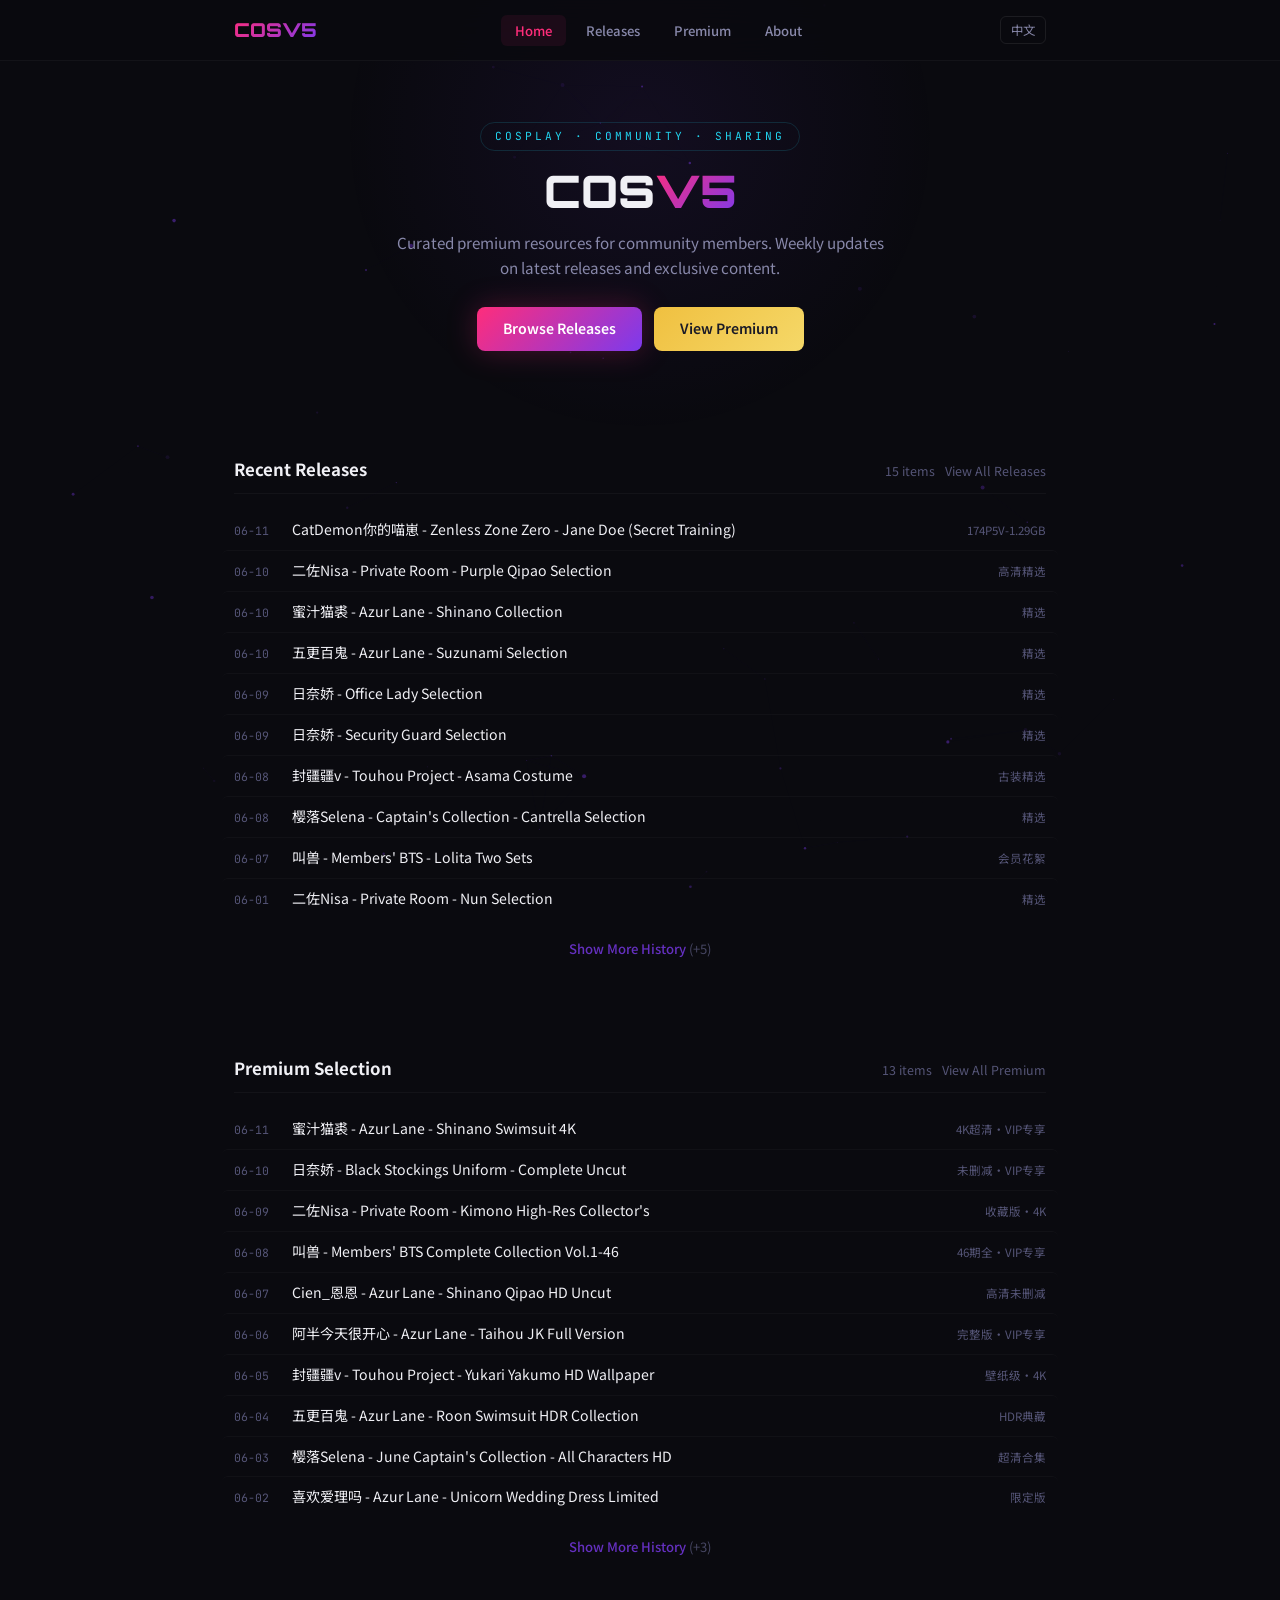
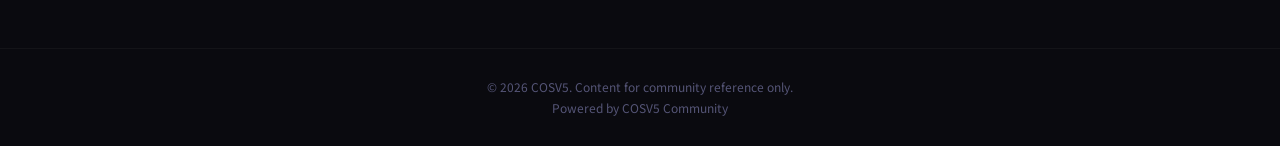
==== commit 65b9a317: "Adopt cosv5-site brand identity: pink/purple/cyan, Orbitron, refined list" ====
--- a/index.html
+++ b/index.html
@@ -6,12 +6,16 @@
   <meta name="description" data-i18n="hero.subtitle" content="汇聚精选资源，社群成员专属。每周更新最新流出与高级精选内容。">
   <meta name="keywords" content="COSV5,社群资源,精选内容,资源分享,近期流出,高级精选">
   <meta name="robots" content="index, follow">
-  <meta property="og:title" content="COSV5 社群资源站">
+  <meta property="og:title" content="COSV5 — 社群资源站">
   <meta property="og:description" data-i18n="hero.subtitle" content="汇聚精选资源，社群成员专属。每周更新最新流出与高级精选内容。">
   <meta property="og:type" content="website">
   <meta property="og:url" content="https://cosv5.com">
+  <meta name="theme-color" content="#0a0a0f">
   <link rel="canonical" href="https://cosv5.com">
-  <title data-i18n="hero.title">COSV5 社群资源站</title>
+  <title data-i18n="hero.title">COSV5 — 社群资源站</title>
+  <link rel="preconnect" href="https://fonts.googleapis.com">
+  <link rel="preconnect" href="https://fonts.gstatic.com" crossorigin>
+  <link href="https://fonts.googleapis.com/css2?family=Orbitron:wght@700;900&family=Noto+Sans+SC:wght@300;400;500;700&family=JetBrains+Mono:wght@400;700&display=swap" rel="stylesheet">
   <link rel="stylesheet" href="/css/style.css">
 </head>
 <body>
@@ -22,8 +26,8 @@
       <a href="/" class="nav-logo">COSV5</a>
       <ul class="nav-links" id="nav-links">
         <li><a href="/" class="active" data-i18n="nav.home">首页</a></li>
-        <li><a href="/releases/" data-i18n="nav.releases">近期流出</a></li>
-        <li><a href="/premium/" data-i18n="nav.premium">高级精选</a></li>
+        <li><a href="/releases/" data-i18n="nav.releases">流出</a></li>
+        <li><a href="/premium/" data-i18n="nav.premium">精选</a></li>
         <li><a href="/about/" data-i18n="nav.about">关于</a></li>
       </ul>
       <div class="nav-right">
@@ -36,11 +40,12 @@
   <main>
     <section class="hero">
       <div class="container">
-        <h1 data-i18n="hero.title">COSV5 社群资源站</h1>
+        <div class="hero-badge" data-i18n="hero.badge">COSPLAY · COMMUNITY · SHARING</div>
+        <h1>COS<span class="accent">V5</span></h1>
         <p data-i18n="hero.subtitle">汇聚精选资源，社群成员专属。每周更新最新流出与高级精选内容。</p>
         <div class="hero-actions">
-          <a href="/releases/" class="btn btn-primary" data-i18n="hero.cta.releases">浏览近期流出</a>
-          <a href="/premium/" class="btn btn-gold" data-i18n="hero.cta.premium">查看高级精选</a>
+          <a href="/releases/" class="btn btn-primary" data-i18n="hero.cta.releases">📡 近期流出</a>
+          <a href="/premium/" class="btn btn-gold" data-i18n="hero.cta.premium">⭐ 高级精选</a>
         </div>
       </div>
     </section>
@@ -53,12 +58,8 @@
           <a href="/releases/" class="view-all" data-i18n="section.releases.view_all">查看全部 →</a>
         </div>
         <ul class="resource-list" id="releases-list"></ul>
-        <div class="empty-state" style="display:none">
-          <p data-i18n="section.releases.empty">暂无近期流出内容</p>
-        </div>
-        <div class="show-more-wrapper" style="display:none">
-          <button class="btn-show-more"></button>
-        </div>
+        <div class="empty-state" style="display:none"><p data-i18n="section.releases.empty">暂无近期流出内容</p></div>
+        <div class="show-more-wrapper" style="display:none"><button class="btn-show-more"></button></div>
       </div>
     </section>
 
@@ -70,12 +71,8 @@
           <a href="/premium/" class="view-all" data-i18n="section.premium.view_all">查看全部 →</a>
         </div>
         <ul class="resource-list" id="premium-list"></ul>
-        <div class="empty-state" style="display:none">
-          <p data-i18n="section.premium.empty">暂无高级精选内容</p>
-        </div>
-        <div class="show-more-wrapper" style="display:none">
-          <button class="btn-show-more"></button>
-        </div>
+        <div class="empty-state" style="display:none"><p data-i18n="section.premium.empty">暂无高级精选内容</p></div>
+        <div class="show-more-wrapper" style="display:none"><button class="btn-show-more"></button></div>
       </div>
     </section>
   </main>
--- a/css/style.css
+++ b/css/style.css
@@ -1,27 +1,31 @@
-/* ===== CSS Variables ===== */
+/* ─── COSV5 品牌主题 —— 来自 cosv5-site ─── */
 :root {
   --bg-primary: #0a0a0f;
-  --bg-secondary: #12121a;
-  --text-primary: #e0e0ea;
-  --text-secondary: #8888a0;
-  --text-muted: #555570;
-  --accent: #6c5ce7;
-  --accent-hover: #8b7cf7;
-  --gold: #f0c040;
-  --gold-hover: #f5d868;
-  --border: #1e1e2e;
+  --bg-secondary: #0f0f1a;
+  --bg-card: #14141f;
+  --text-primary: #f0f0f5;
+  --text-secondary: #8888aa;
+  --text-muted: #555577;
+  --accent-pink: #ff2d7b;
+  --accent-purple: #7c3aed;
+  --accent-cyan: #22d3ee;
+  --accent-gradient: linear-gradient(135deg, #ff2d7b, #7c3aed);
+  --accent-gradient-2: linear-gradient(135deg, #7c3aed, #22d3ee);
+  --glow-pink: 0 0 30px rgba(255, 45, 123, 0.25);
+  --glow-purple: 0 0 30px rgba(124, 58, 237, 0.25);
+  --border-glow: 1px solid rgba(255, 255, 255, 0.06);
+  --font-display: 'Orbitron', 'Righteous', sans-serif;
+  --font-body: 'Noto Sans SC', -apple-system, 'Segoe UI', sans-serif;
+  --font-mono: 'JetBrains Mono', monospace;
+  --max-width: 860px;
   --radius: 10px;
-  --font: -apple-system, 'Segoe UI', 'Noto Sans SC', Roboto, sans-serif;
-  --max-width: 820px;
-}
-
-/* ===== Reset & Base ===== */
-*, *::before, *::after { box-sizing: border-box; margin: 0; padding: 0; }
-
+}
+
+/* ─── Reset ─── */
+*, *::before, *::after { margin: 0; padding: 0; box-sizing: border-box; }
 html { scroll-behavior: smooth; }
-
 body {
-  font-family: var(--font);
+  font-family: var(--font-body);
   background: var(--bg-primary);
   color: var(--text-primary);
   line-height: 1.7;
@@ -29,260 +33,175 @@
   overflow-x: hidden;
   -webkit-font-smoothing: antialiased;
 }
-
-a { color: var(--text-primary); text-decoration: none; transition: color 0.15s; }
-a:hover { color: var(--accent-hover); }
-
-/* ===== Particle Canvas ===== */
+::selection { background: rgba(255, 45, 123, 0.3); color: white; }
+::-webkit-scrollbar { width: 5px; }
+::-webkit-scrollbar-track { background: var(--bg-primary); }
+::-webkit-scrollbar-thumb { background: rgba(124,58,237,0.3); border-radius: 3px; }
+a { color: inherit; text-decoration: none; transition: color 0.2s; }
+
+/* ─── Particle ─── */
 #particles-canvas {
-  position: fixed;
-  top: 0; left: 0;
+  position: fixed; top: 0; left: 0;
   width: 100vw; height: 100vh;
-  z-index: 0;
-  pointer-events: none;
-  opacity: 0.6;
-}
-
-/* ===== Layout ===== */
+  z-index: 0; pointer-events: none;
+}
+
+/* ─── Layout ─── */
 .container {
   max-width: var(--max-width);
   margin: 0 auto;
-  padding: 0 20px;
+  padding: 0 24px;
   position: relative;
   z-index: 1;
 }
 
-/* ===== Header / Nav ===== */
+/* ─── NAV ─── */
 .header {
-  position: fixed;
-  top: 0; left: 0; right: 0;
+  position: fixed; top: 0; left: 0; right: 0;
   z-index: 100;
-  background: rgba(10, 10, 15, 0.88);
-  backdrop-filter: blur(14px);
-  -webkit-backdrop-filter: blur(14px);
-  border-bottom: 1px solid var(--border);
-}
-
+  background: rgba(10, 10, 15, 0.85);
+  backdrop-filter: blur(16px);
+  -webkit-backdrop-filter: blur(16px);
+  border-bottom: 1px solid rgba(255,255,255,0.04);
+}
 .nav {
-  display: flex;
-  align-items: center;
-  justify-content: space-between;
-  height: 56px;
-  max-width: var(--max-width);
-  margin: 0 auto;
-  padding: 0 20px;
-}
-
+  display: flex; align-items: center; justify-content: space-between;
+  height: 60px; max-width: var(--max-width); margin: 0 auto; padding: 0 24px;
+}
 .nav-logo {
-  font-size: 1.1rem;
-  font-weight: 700;
-  color: var(--text-primary);
-}
-
-.nav-logo:hover { color: var(--text-primary); }
-
-.nav-links {
-  display: flex;
-  gap: 4px;
-  list-style: none;
-}
-
-.nav-links a {
-  padding: 6px 14px;
-  border-radius: 6px;
-  color: var(--text-secondary);
-  font-size: 0.85rem;
-  font-weight: 500;
-  transition: all 0.15s;
-}
-
-.nav-links a:hover {
-  color: var(--text-primary);
-}
-
-.nav-links a.active {
-  color: var(--accent);
-  font-weight: 600;
-}
-
-.lang-btn {
-  background: none;
-  border: 1px solid var(--border);
-  color: var(--text-secondary);
-  padding: 4px 10px;
-  border-radius: 6px;
-  cursor: pointer;
-  font-size: 0.8rem;
-  font-family: var(--font);
-  transition: all 0.15s;
-}
-
-.lang-btn:hover {
-  border-color: var(--accent);
-  color: var(--text-primary);
-}
-
-.mobile-menu-btn {
-  display: none;
-  background: none;
-  border: none;
-  color: var(--text-primary);
-  font-size: 1.4rem;
-  cursor: pointer;
-  padding: 4px;
-}
-
-/* ===== Hero ===== */
-.hero {
-  padding: 110px 0 50px;
-  text-align: center;
-}
-
-.hero h1 {
-  font-size: 2.2rem;
-  font-weight: 800;
-  line-height: 1.3;
-  margin-bottom: 12px;
-  background: linear-gradient(135deg, #e0e0ea 0%, var(--accent) 100%);
+  font-family: var(--font-display);
+  font-size: 1.2rem;
+  font-weight: 900;
+  background: var(--accent-gradient);
   -webkit-background-clip: text;
   -webkit-text-fill-color: transparent;
   background-clip: text;
 }
-
+.nav-links { display: flex; gap: 6px; list-style: none; }
+.nav-links a {
+  padding: 6px 14px; border-radius: 6px;
+  color: var(--text-secondary); font-size: 0.82rem; font-weight: 500;
+  transition: all 0.2s;
+}
+.nav-links a:hover { color: var(--text-primary); }
+.nav-links a.active {
+  color: var(--accent-pink);
+  background: rgba(255, 45, 123, 0.08);
+}
+.nav-right { display: flex; align-items: center; gap: 10px; }
+.lang-btn {
+  background: none; border: 1px solid rgba(255,255,255,0.08);
+  color: var(--text-secondary); padding: 4px 10px; border-radius: 6px;
+  cursor: pointer; font-size: 0.78rem; font-family: var(--font-body);
+  transition: all 0.2s;
+}
+.lang-btn:hover { border-color: var(--accent-purple); color: var(--text-primary); }
+.mobile-menu-btn { display: none; background: none; border: none; color: var(--text-primary); font-size: 1.4rem; cursor: pointer; }
+
+/* ─── Hero ─── */
+.hero {
+  padding: 120px 0 60px;
+  text-align: center;
+  position: relative;
+}
+.hero::after {
+  content: '';
+  position: absolute;
+  top: -40%; left: 50%; transform: translateX(-50%);
+  width: 600px; height: 600px;
+  background: radial-gradient(circle, rgba(124,58,237,0.08) 0%, transparent 70%);
+  pointer-events: none;
+}
+.hero-badge {
+  display: inline-block;
+  font-family: var(--font-mono);
+  font-size: 0.7rem;
+  letter-spacing: 3px;
+  color: var(--accent-cyan);
+  margin-bottom: 16px;
+  padding: 4px 14px;
+  border: 1px solid rgba(34, 211, 238, 0.15);
+  border-radius: 20px;
+}
+.hero h1 {
+  font-family: var(--font-display);
+  font-size: 2.8rem;
+  font-weight: 900;
+  line-height: 1.1;
+  margin-bottom: 14px;
+}
+.hero h1 .accent { background: var(--accent-gradient); -webkit-background-clip: text; -webkit-text-fill-color: transparent; background-clip: text; }
 .hero p {
-  font-size: 1rem;
+  font-size: 0.95rem;
   color: var(--text-secondary);
-  max-width: 520px;
-  margin: 0 auto 24px;
-}
-
-.hero-actions {
-  display: flex;
-  gap: 10px;
-  justify-content: center;
-  flex-wrap: wrap;
-}
-
+  max-width: 500px;
+  margin: 0 auto 28px;
+  line-height: 1.6;
+}
+.hero-actions { display: flex; gap: 12px; justify-content: center; flex-wrap: wrap; }
 .btn {
-  display: inline-flex;
-  align-items: center;
-  gap: 6px;
-  padding: 10px 24px;
-  border-radius: 8px;
-  font-size: 0.9rem;
-  font-weight: 600;
-  font-family: var(--font);
-  cursor: pointer;
-  transition: all 0.2s;
-  border: none;
-  text-decoration: none;
-}
-
+  display: inline-flex; align-items: center; gap: 8px;
+  padding: 10px 26px; border-radius: 8px;
+  font-size: 0.88rem; font-weight: 600;
+  font-family: var(--font-body);
+  cursor: pointer; transition: all 0.25s;
+  border: none; text-decoration: none;
+}
 .btn-primary {
-  background: linear-gradient(135deg, var(--accent), #8b7cf7);
+  background: var(--accent-gradient);
   color: white;
-}
-
-.btn-primary:hover {
-  transform: translateY(-1px);
-  box-shadow: 0 4px 20px rgba(108, 92, 231, 0.3);
-  color: white;
-}
-
+  box-shadow: var(--glow-pink);
+}
+.btn-primary:hover { transform: translateY(-2px); box-shadow: 0 6px 30px rgba(255, 45, 123, 0.4); color: white; }
 .btn-gold {
-  background: linear-gradient(135deg, var(--gold), #f5d060);
+  background: linear-gradient(135deg, #f0c040, #f5d868);
   color: #1a1a26;
 }
-
-.btn-gold:hover {
-  transform: translateY(-1px);
-  box-shadow: 0 4px 20px rgba(240, 192, 64, 0.3);
-  color: #1a1a26;
-}
-
+.btn-gold:hover { transform: translateY(-2px); box-shadow: 0 6px 30px rgba(240, 192, 64, 0.3); color: #1a1a26; }
 .btn-outline {
   background: transparent;
-  border: 1px solid var(--border);
+  border: 1px solid rgba(255,255,255,0.08);
   color: var(--text-primary);
 }
-
-.btn-outline:hover {
-  border-color: var(--accent);
-}
-
-/* ===== Sections ===== */
-.section {
-  padding: 40px 0;
-}
-
+.btn-outline:hover { border-color: var(--accent-purple); background: rgba(124,58,237,0.06); }
+
+/* ─── Sections ─── */
+.section { padding: 44px 0; }
 .section-header {
-  display: flex;
-  align-items: baseline;
-  gap: 10px;
-  margin-bottom: 20px;
-  padding-bottom: 12px;
-  border-bottom: 1px solid var(--border);
-}
-
+  display: flex; align-items: baseline; gap: 10px;
+  margin-bottom: 16px;
+  padding-bottom: 10px;
+  border-bottom: 1px solid rgba(255,255,255,0.04);
+}
 .section-title {
-  font-size: 1.15rem;
+  font-size: 1.05rem;
   font-weight: 700;
 }
-
-.section-title .badge {
-  font-size: 0.7rem;
-  padding: 1px 8px;
-  border-radius: 10px;
-  font-weight: 600;
-  margin-left: 6px;
-  vertical-align: middle;
-}
-
-.badge-releases { color: var(--accent); }
-.badge-premium { color: var(--gold); }
-
-.section-meta {
-  margin-left: auto;
-  font-size: 0.8rem;
-  color: var(--text-muted);
-}
-
-.view-all {
-  font-size: 0.8rem;
-  color: var(--text-secondary);
-  white-space: nowrap;
-}
-
-.view-all:hover {
-  color: var(--accent);
-}
-
-/* ===== Telegraph-style List ===== */
-.resource-list {
-  list-style: none;
-}
-
+.section-meta { margin-left: auto; font-size: 0.78rem; color: var(--text-muted); }
+.view-all { font-size: 0.78rem; color: var(--text-muted); white-space: nowrap; }
+.view-all:hover { color: var(--accent-pink); }
+
+/* ─── Resource List ─── */
+.resource-list { list-style: none; }
 .resource-item {
-  display: flex;
-  align-items: baseline;
-  gap: 10px;
-  padding: 6px 0;
-  border-bottom: 1px solid rgba(30, 30, 46, 0.5);
-  line-height: 1.6;
-}
-
-.resource-item:last-child {
-  border-bottom: none;
-}
-
+  display: flex; align-items: baseline; gap: 10px;
+  padding: 8px 12px;
+  margin: 0 -12px;
+  border-radius: 6px;
+  transition: background 0.15s;
+}
+.resource-item:hover { background: rgba(255,255,255,0.02); }
+.resource-item + .resource-item {
+  border-top: 1px solid rgba(255,255,255,0.03);
+}
 .resource-item .date-tag {
   flex-shrink: 0;
+  font-family: var(--font-mono);
   font-size: 0.72rem;
   color: var(--text-muted);
-  min-width: 60px;
+  min-width: 48px;
   font-feature-settings: "tnum";
 }
-
 .resource-item .item-link {
   flex: 1;
   font-size: 0.88rem;
@@ -291,149 +210,96 @@
   text-overflow: ellipsis;
   white-space: nowrap;
 }
-
-.resource-item .item-link:hover {
-  color: var(--accent-hover);
-}
-
+.resource-item:hover .item-link { color: var(--accent-pink); }
 .resource-item .item-info {
   flex-shrink: 0;
-  font-size: 0.75rem;
+  font-size: 0.72rem;
   color: var(--text-muted);
-  max-width: 120px;
+  max-width: 100px;
   overflow: hidden;
   text-overflow: ellipsis;
   white-space: nowrap;
   text-align: right;
 }
-
-/* Premium items get a subtle gold accent */
-.resource-item.premium .item-link:hover {
-  color: var(--gold-hover);
-}
-
-/* ===== Show More ===== */
-.show-more-wrapper {
-  text-align: center;
-  margin-top: 16px;
-  padding-top: 8px;
-  border-top: 1px dashed var(--border);
-}
-
+.resource-item.premium:hover .item-link { color: var(--accent-cyan); }
+
+/* initial 10 条 */
+.resource-list.initial-only .resource-item:nth-child(n+11) { display: none; }
+
+/* ─── Show More ─── */
+.show-more-wrapper { text-align: center; margin-top: 12px; }
 .btn-show-more {
-  background: none;
-  border: none;
-  color: var(--accent);
-  font-size: 0.85rem;
-  font-family: var(--font);
-  font-weight: 500;
-  cursor: pointer;
-  padding: 8px 16px;
-  transition: all 0.15s;
-}
-
-.btn-show-more:hover {
-  color: var(--accent-hover);
-  text-decoration: underline;
-}
-
-.btn-show-more .count-badge {
-  color: var(--text-muted);
-  font-weight: 400;
-}
-
-/* Initially hide items beyond 10 */
-.resource-list.initial-only .resource-item:nth-child(n+11) {
-  display: none;
-}
-
-/* ===== Page Header ===== */
-.page-header {
-  padding: 90px 0 20px;
-}
-
-.page-header h1 {
-  font-size: 1.6rem;
-  font-weight: 700;
-}
-
-.page-header p {
-  font-size: 0.9rem;
-  color: var(--text-secondary);
-  margin-top: 6px;
-}
-
-/* ===== Footer ===== */
+  background: none; border: none;
+  color: var(--accent-purple);
+  font-size: 0.82rem; font-family: var(--font-body); font-weight: 500;
+  cursor: pointer; padding: 8px 16px;
+  transition: all 0.2s;
+  opacity: 0.8;
+}
+.btn-show-more:hover { opacity: 1; color: var(--accent-pink); }
+.btn-show-more .count-badge { color: var(--text-muted); font-weight: 400; }
+
+/* ─── Page Header ─── */
+.page-header { padding: 96px 0 24px; }
+.page-header h1 { font-family: var(--font-display); font-size: 1.6rem; font-weight: 700; background: var(--accent-gradient-2); -webkit-background-clip: text; -webkit-text-fill-color: transparent; background-clip: text; }
+.page-header p { font-size: 0.88rem; color: var(--text-secondary); margin-top: 6px; }
+
+/* ─── Footer ─── */
 .footer {
-  border-top: 1px solid var(--border);
-  padding: 30px 0;
-  margin-top: 40px;
-  text-align: center;
-  color: var(--text-muted);
-  font-size: 0.78rem;
-}
-
+  border-top: 1px solid rgba(255,255,255,0.04);
+  padding: 28px 0; margin-top: 40px;
+  text-align: center; color: var(--text-muted); font-size: 0.75rem;
+}
 .footer a { color: var(--text-secondary); }
-.footer a:hover { color: var(--accent); }
-
-/* ===== Empty State ===== */
-.empty-state {
-  text-align: center;
-  padding: 40px 20px;
-  color: var(--text-muted);
-}
-
-/* ===== SEO ===== */
-.sr-only {
-  position: absolute;
-  width: 1px; height: 1px;
-  padding: 0; margin: -1px;
-  overflow: hidden;
-  clip: rect(0,0,0,0);
-  border: 0;
-}
-
-/* ===== About Page ===== */
-.about-content { max-width: 640px; margin: 0 auto; }
-.about-content p { margin-bottom: 1rem; color: var(--text-secondary); font-size: 0.9rem; }
-.about-features { display: grid; grid-template-columns: repeat(3, 1fr); gap: 16px; margin-top: 30px; }
+.footer a:hover { color: var(--accent-pink); }
+
+/* ─── Empty ─── */
+.empty-state { text-align: center; padding: 40px 20px; color: var(--text-muted); font-size: 0.88rem; }
+
+/* ─── SEO ─── */
+.sr-only { position: absolute; width: 1px; height: 1px; padding: 0; margin: -1px; overflow: hidden; clip: rect(0,0,0,0); border: 0; }
+
+/* ─── About ─── */
+.about-content { max-width: 600px; margin: 0 auto; }
+.about-content p { margin-bottom: 1rem; color: var(--text-secondary); font-size: 0.88rem; line-height: 1.8; }
+.about-features { display: grid; grid-template-columns: repeat(3, 1fr); gap: 16px; margin-top: 28px; }
 .about-feature {
-  background: var(--bg-secondary);
-  border: 1px solid var(--border);
+  background: var(--bg-card);
+  border: 1px solid rgba(255,255,255,0.04);
   border-radius: var(--radius);
-  padding: 20px;
-  text-align: center;
-}
-.about-feature .icon { font-size: 1.8rem; margin-bottom: 8px; }
-.about-feature h3 { font-size: 0.95rem; margin-bottom: 4px; }
-.about-feature p { font-size: 0.78rem; color: var(--text-muted); }
-
-/* ===== Responsive ===== */
+  padding: 20px; text-align: center;
+  transition: all 0.2s;
+}
+.about-feature:hover { border-color: rgba(124,58,237,0.2); }
+.about-feature .icon { font-size: 1.6rem; margin-bottom: 8px; }
+.about-feature h3 { font-size: 0.9rem; margin-bottom: 4px; }
+.about-feature p { font-size: 0.76rem; color: var(--text-muted); }
+.about-feature a { color: var(--accent-cyan); }
+.about-feature a:hover { color: var(--accent-pink); }
+
+/* ─── Responsive ─── */
 @media (max-width: 768px) {
-  .hero h1 { font-size: 1.5rem; }
-  .hero p { font-size: 0.9rem; }
-  .hero { padding: 90px 0 36px; }
-  .resource-item { flex-wrap: wrap; gap: 2px 8px; }
-  .resource-item .date-tag { min-width: 50px; }
+  .hero { padding: 100px 0 40px; }
+  .hero h1 { font-size: 1.8rem; }
+  .hero p { font-size: 0.88rem; }
+  .resource-item { flex-wrap: wrap; gap: 2px 8px; padding: 7px 8px; margin: 0 -8px; }
+  .resource-item .date-tag { min-width: 40px; }
   .resource-item .item-link { white-space: normal; }
-  .resource-item .item-info { max-width: 80px; text-align: left; }
-  .section-title { font-size: 1rem; }
-  .page-header { padding: 76px 0 16px; }
-  .page-header h1 { font-size: 1.3rem; }
+  .resource-item .item-info { max-width: 70px; text-align: left; }
+  .section-title { font-size: 0.95rem; }
+  .page-header { padding: 80px 0 16px; }
+  .page-header h1 { font-size: 1.2rem; }
 
   .nav-links {
     display: none;
-    position: absolute;
-    top: 56px; left: 0; right: 0;
-    background: rgba(10, 10, 15, 0.96);
-    backdrop-filter: blur(14px);
-    flex-direction: column;
-    padding: 10px;
-    border-bottom: 1px solid var(--border);
+    position: absolute; top: 60px; left: 0; right: 0;
+    background: rgba(10,10,15,0.96);
+    backdrop-filter: blur(16px);
+    flex-direction: column; padding: 10px;
+    border-bottom: 1px solid rgba(255,255,255,0.04);
     gap: 2px;
   }
   .nav-links.open { display: flex; }
   .mobile-menu-btn { display: block; }
-
   .about-features { grid-template-columns: 1fr; }
 }
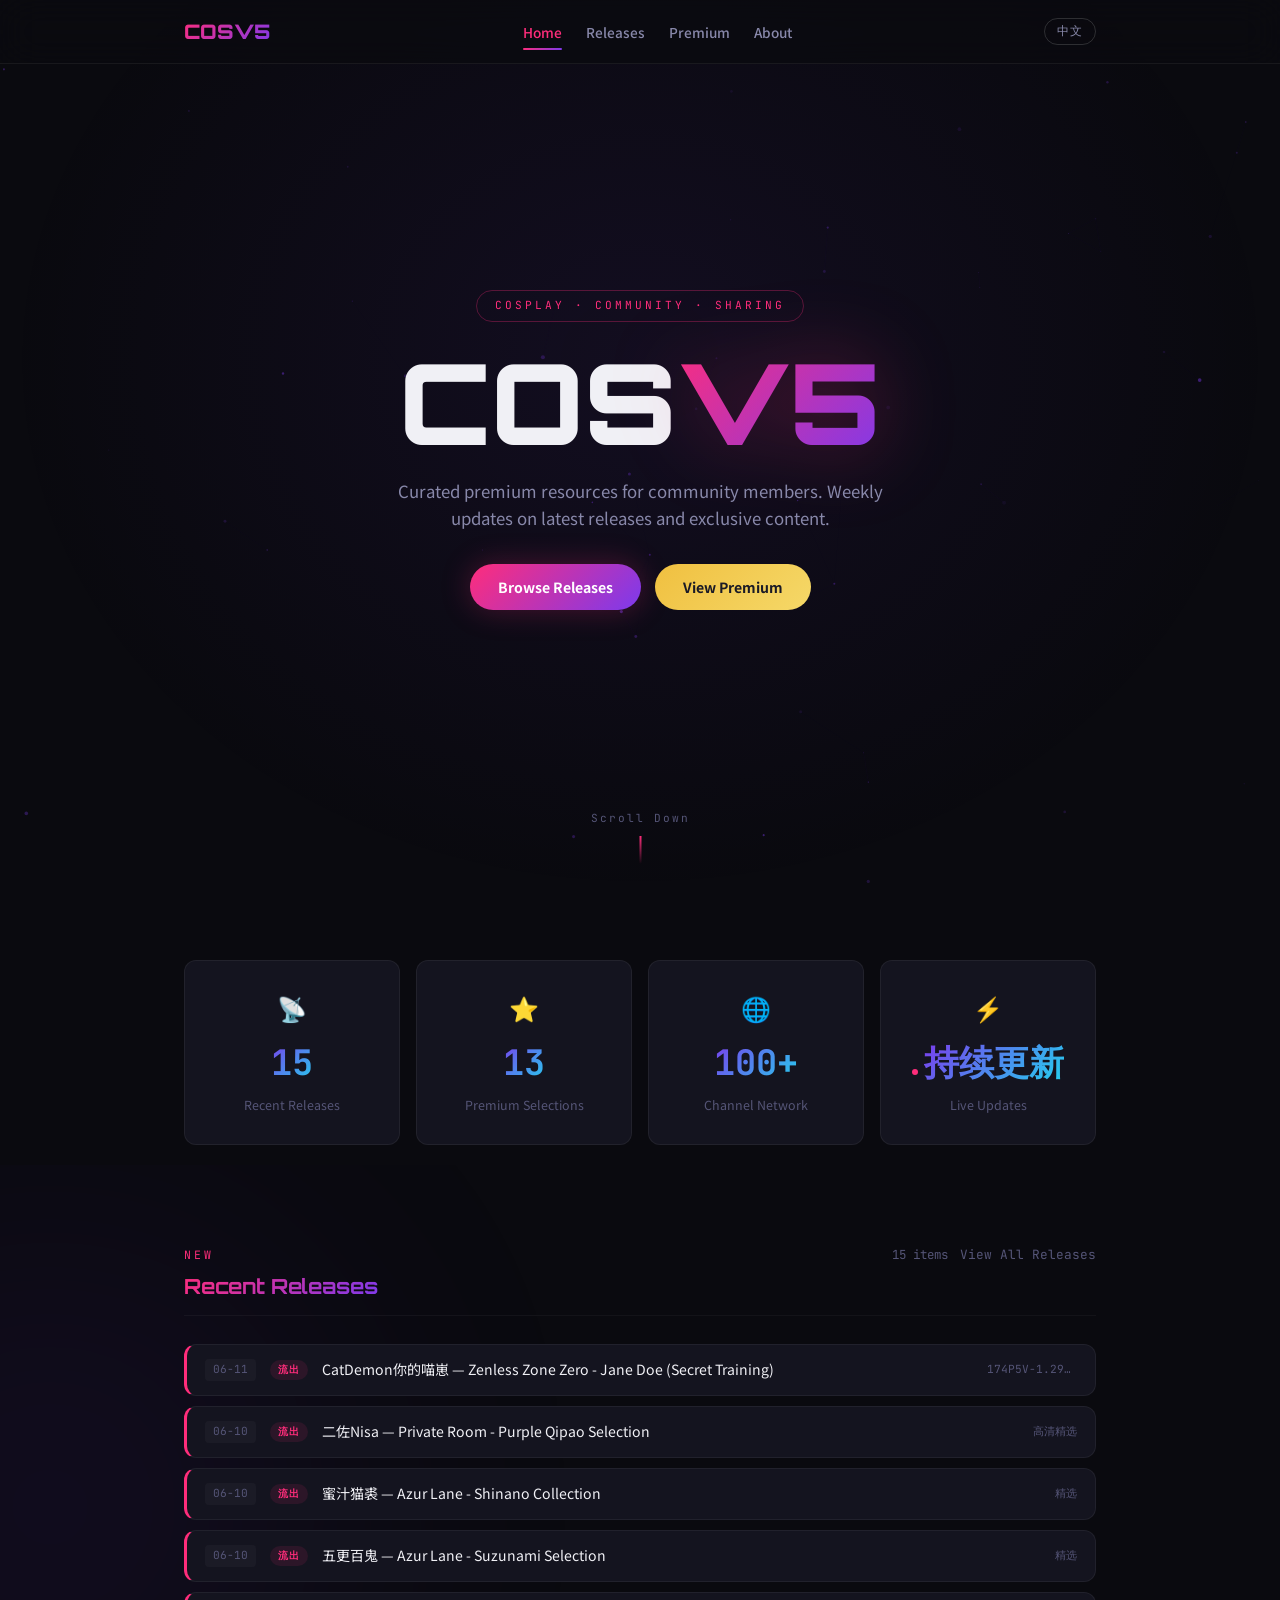
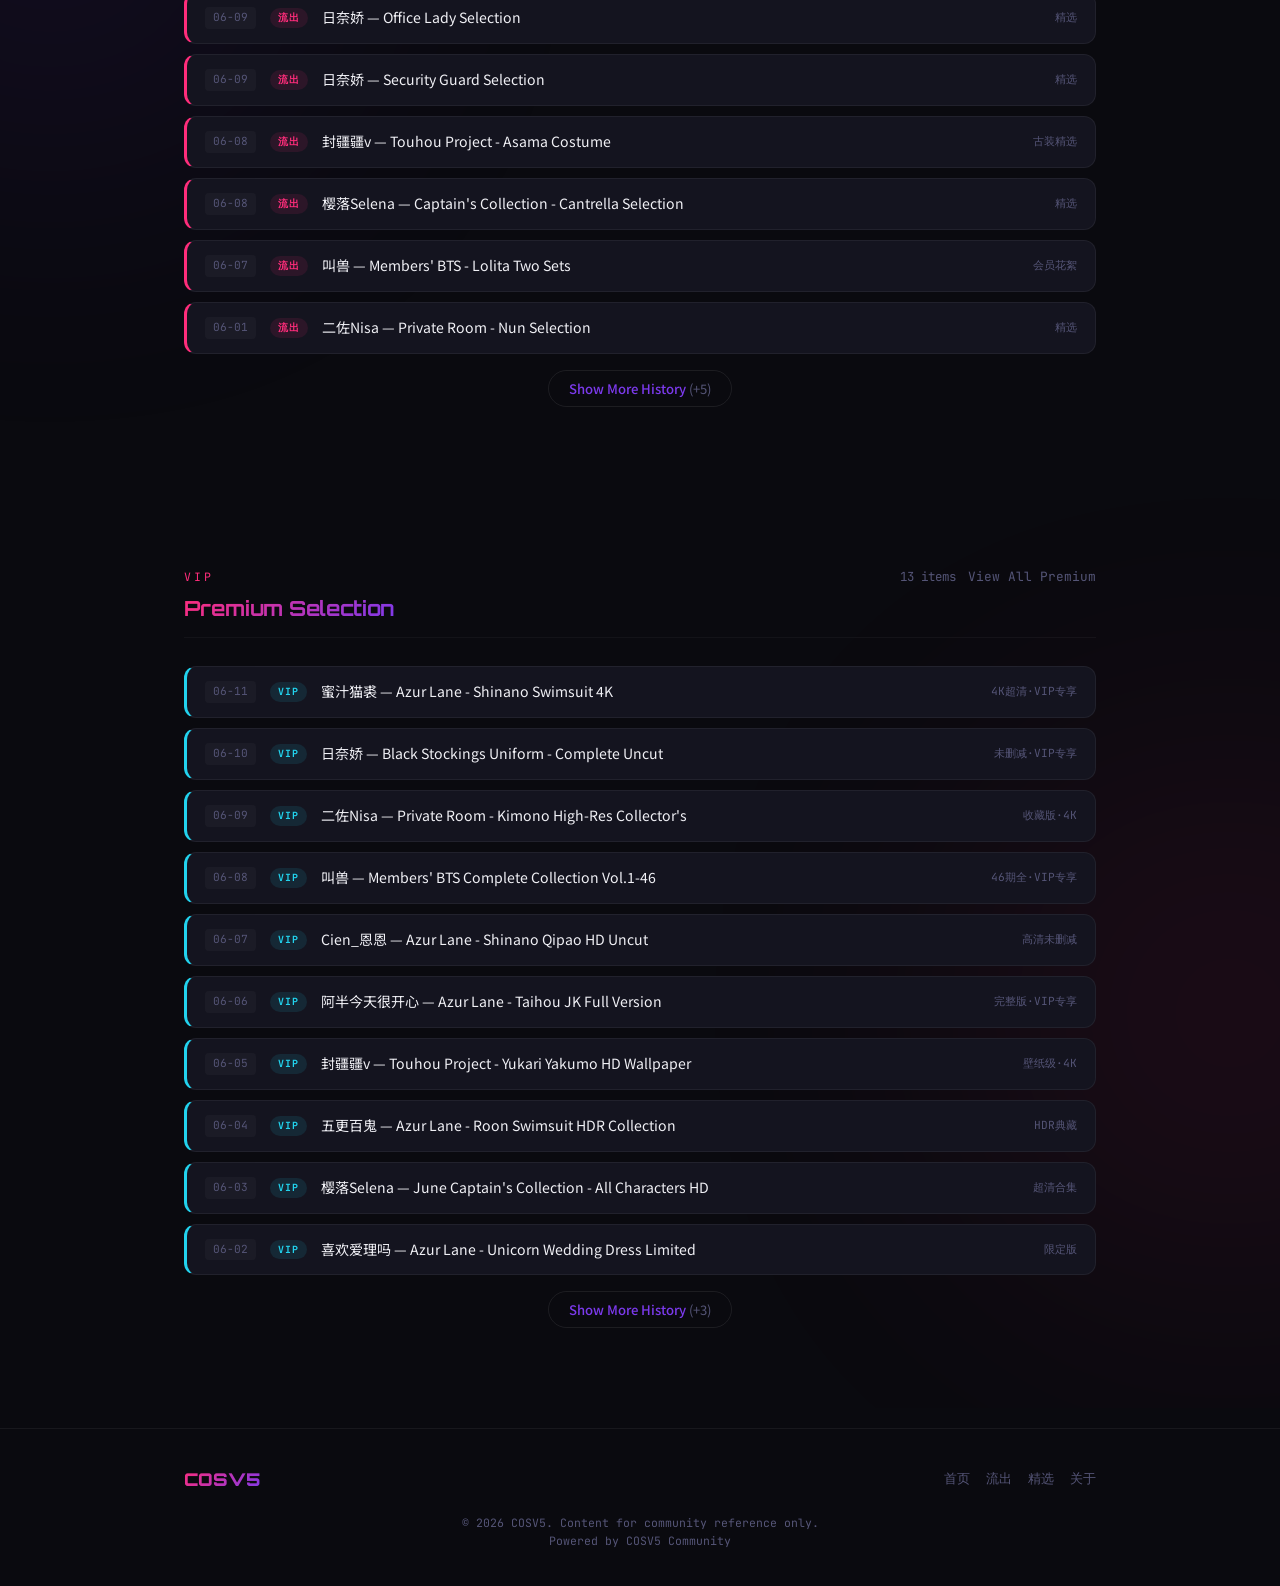
==== commit 04dbfc2f: "redesign: complete visual overhaul" ====
--- a/index.html
+++ b/index.html
@@ -15,13 +15,14 @@
   <title data-i18n="hero.title">COSV5 — 社群资源站</title>
   <link rel="preconnect" href="https://fonts.googleapis.com">
   <link rel="preconnect" href="https://fonts.gstatic.com" crossorigin>
-  <link href="https://fonts.googleapis.com/css2?family=Orbitron:wght@700;900&family=Noto+Sans+SC:wght@300;400;500;700&family=JetBrains+Mono:wght@400;700&display=swap" rel="stylesheet">
+  <link href="https://fonts.googleapis.com/css2?family=Orbitron:wght@700;900&family=Noto+Sans+SC:wght@300;400;500;700&family=JetBrains+Mono:wght@400;700&family=Righteous&display=swap" rel="stylesheet">
   <link rel="stylesheet" href="/css/style.css">
 </head>
 <body>
+  <div class="progress-bar" id="progress-bar"></div>
   <canvas id="particles-canvas"></canvas>
 
-  <header class="header">
+  <header class="header" id="header">
     <nav class="nav">
       <a href="/" class="nav-logo">COSV5</a>
       <ul class="nav-links" id="nav-links">
@@ -38,8 +39,10 @@
   </header>
 
   <main>
-    <section class="hero">
-      <div class="container">
+    <!-- Hero -->
+    <section class="hero" id="hero">
+      <div class="hero-overlay"></div>
+      <div class="hero-content">
         <div class="hero-badge" data-i18n="hero.badge">COSPLAY · COMMUNITY · SHARING</div>
         <h1>COS<span class="accent">V5</span></h1>
         <p data-i18n="hero.subtitle">汇聚精选资源，社群成员专属。每周更新最新流出与高级精选内容。</p>
@@ -48,29 +51,71 @@
           <a href="/premium/" class="btn btn-gold" data-i18n="hero.cta.premium">⭐ 高级精选</a>
         </div>
       </div>
+      <div class="hero-scroll">
+        <span data-i18n="hero.scroll">向下滚动</span>
+        <div class="scroll-arrow"></div>
+      </div>
     </section>
 
-    <section class="section">
+    <!-- Stats -->
+    <section class="stats-section reveal">
+      <div class="container">
+        <div class="stats-grid">
+          <div class="stat-card">
+            <span class="stat-icon">📡</span>
+            <div><span class="stat-number" id="stat-releases">0</span></div>
+            <span class="stat-label" data-i18n="stat.releases">近期流出</span>
+          </div>
+          <div class="stat-card">
+            <span class="stat-icon">⭐</span>
+            <div><span class="stat-number" id="stat-premium">0</span></div>
+            <span class="stat-label" data-i18n="stat.premium">高级精选</span>
+          </div>
+          <div class="stat-card">
+            <span class="stat-icon">🌐</span>
+            <div><span class="stat-number" id="stat-channels">100+</span></div>
+            <span class="stat-label" data-i18n="stat.channels">频道矩阵</span>
+          </div>
+          <div class="stat-card">
+            <span class="stat-icon">⚡</span>
+            <div><span class="stat-live-dot"></span><span class="stat-number" data-i18n-dynamic>持续更新</span></div>
+            <span class="stat-label" data-i18n="stat.live">实时更新</span>
+          </div>
+        </div>
+      </div>
+    </section>
+
+    <!-- Releases -->
+    <section class="section reveal">
+      <div class="section-bg-glow left"></div>
       <div class="container">
         <div class="section-header">
-          <h2 class="section-title" data-i18n="section.releases.title">📡 近期流出</h2>
+          <div>
+            <span class="section-label" data-i18n="section.releases.new">近期更新</span>
+            <h2 class="section-title" data-i18n="section.releases.title">📡 近期流出</h2>
+          </div>
           <span class="section-meta"><span data-i18n-dynamic></span></span>
           <a href="/releases/" class="view-all" data-i18n="section.releases.view_all">查看全部 →</a>
         </div>
-        <ul class="resource-list" id="releases-list"></ul>
+        <ul class="resource-grid" id="releases-list"></ul>
         <div class="empty-state" style="display:none"><p data-i18n="section.releases.empty">暂无近期流出内容</p></div>
         <div class="show-more-wrapper" style="display:none"><button class="btn-show-more"></button></div>
       </div>
     </section>
 
-    <section class="section">
+    <!-- Premium -->
+    <section class="section reveal">
+      <div class="section-bg-glow right"></div>
       <div class="container">
         <div class="section-header">
-          <h2 class="section-title" data-i18n="section.premium.title">⭐ 高级精选</h2>
+          <div>
+            <span class="section-label" data-i18n="section.premium.new">VIP 精选</span>
+            <h2 class="section-title" data-i18n="section.premium.title">⭐ 高级精选</h2>
+          </div>
           <span class="section-meta"><span data-i18n-dynamic></span></span>
           <a href="/premium/" class="view-all" data-i18n="section.premium.view_all">查看全部 →</a>
         </div>
-        <ul class="resource-list" id="premium-list"></ul>
+        <ul class="resource-grid" id="premium-list"></ul>
         <div class="empty-state" style="display:none"><p data-i18n="section.premium.empty">暂无高级精选内容</p></div>
         <div class="show-more-wrapper" style="display:none"><button class="btn-show-more"></button></div>
       </div>
@@ -79,10 +124,23 @@
 
   <footer class="footer">
     <div class="container">
-      <p data-i18n="footer.text">© 2026 COSV5. 本站内容仅供社群内部参考。</p>
-      <p><span data-i18n="footer.powered">Powered by COSV5 Community</span></p>
+      <div class="footer-inner">
+        <div class="footer-logo">COSV5</div>
+        <div class="footer-links">
+          <a href="/">首页</a>
+          <a href="/releases/">流出</a>
+          <a href="/premium/">精选</a>
+          <a href="/about/">关于</a>
+        </div>
+      </div>
+      <div class="footer-bottom">
+        <p data-i18n="footer.text">© 2026 COSV5. 本站内容仅供社群内部参考。</p>
+        <p><span data-i18n="footer.powered">Powered by COSV5 Community</span></p>
+      </div>
     </div>
   </footer>
+
+  <button class="back-to-top" id="back-to-top" aria-label="Back to top">↑</button>
 
   <script src="/js/i18n.js"></script>
   <script src="/js/main.js"></script>
--- a/css/style.css
+++ b/css/style.css
@@ -1,4 +1,5 @@
-/* ─── COSV5 品牌主题 —— 来自 cosv5-site ─── */
+/* ─── COSV5 Redesign — Inspired by cosv5-site visual language ─── */
+
 :root {
   --bg-primary: #0a0a0f;
   --bg-secondary: #0f0f1a;
@@ -9,198 +10,416 @@
   --accent-pink: #ff2d7b;
   --accent-purple: #7c3aed;
   --accent-cyan: #22d3ee;
-  --accent-gradient: linear-gradient(135deg, #ff2d7b, #7c3aed);
-  --accent-gradient-2: linear-gradient(135deg, #7c3aed, #22d3ee);
+  --accent-gradient: linear-gradient(135deg, var(--accent-pink), var(--accent-purple));
+  --accent-gradient-2: linear-gradient(135deg, var(--accent-purple), var(--accent-cyan));
   --glow-pink: 0 0 30px rgba(255, 45, 123, 0.25);
   --glow-purple: 0 0 30px rgba(124, 58, 237, 0.25);
+  --glow-cyan: 0 0 30px rgba(34, 211, 238, 0.2);
   --border-glow: 1px solid rgba(255, 255, 255, 0.06);
   --font-display: 'Orbitron', 'Righteous', sans-serif;
   --font-body: 'Noto Sans SC', -apple-system, 'Segoe UI', sans-serif;
   --font-mono: 'JetBrains Mono', monospace;
-  --max-width: 860px;
-  --radius: 10px;
-}
-
-/* ─── Reset ─── */
+  --nav-height: 64px;
+  --max-width: 960px;
+  --radius: 12px;
+  --radius-lg: 20px;
+}
+
+/* ─── Reset & Base ─── */
 *, *::before, *::after { margin: 0; padding: 0; box-sizing: border-box; }
 html { scroll-behavior: smooth; }
 body {
   font-family: var(--font-body);
   background: var(--bg-primary);
   color: var(--text-primary);
-  line-height: 1.7;
+  line-height: 1.6;
   min-height: 100vh;
   overflow-x: hidden;
   -webkit-font-smoothing: antialiased;
-}
+  animation: bodyFadeIn 0.6s ease;
+}
+@keyframes bodyFadeIn { from { opacity: 0; } to { opacity: 1; } }
 ::selection { background: rgba(255, 45, 123, 0.3); color: white; }
-::-webkit-scrollbar { width: 5px; }
+::-webkit-scrollbar { width: 6px; }
 ::-webkit-scrollbar-track { background: var(--bg-primary); }
 ::-webkit-scrollbar-thumb { background: rgba(124,58,237,0.3); border-radius: 3px; }
-a { color: inherit; text-decoration: none; transition: color 0.2s; }
-
-/* ─── Particle ─── */
+::-webkit-scrollbar-thumb:hover { background: rgba(124,58,237,0.5); }
+a { color: inherit; text-decoration: none; }
+img { max-width: 100%; display: block; }
+
+.container {
+  max-width: var(--max-width);
+  margin: 0 auto;
+  padding: 0 24px;
+  position: relative;
+  z-index: 1;
+}
+
+/* ─── Particle Canvas ─── */
 #particles-canvas {
   position: fixed; top: 0; left: 0;
   width: 100vw; height: 100vh;
   z-index: 0; pointer-events: none;
 }
 
-/* ─── Layout ─── */
-.container {
+/* ─── Progress Bar ─── */
+.progress-bar {
+  position: fixed;
+  top: 0; left: 0;
+  width: 100%; height: 2px;
+  background: linear-gradient(90deg, var(--accent-pink), var(--accent-purple), var(--accent-cyan));
+  transform-origin: left center;
+  transform: scaleX(0);
+  z-index: 1001;
+  pointer-events: none;
+  transition: transform 0.1s linear;
+}
+
+/* ─── NAV ─── */
+.header {
+  position: fixed; top: 0; left: 0; right: 0;
+  z-index: 1000;
+  height: var(--nav-height);
+  background: rgba(10, 10, 15, 0.8);
+  backdrop-filter: blur(20px);
+  -webkit-backdrop-filter: blur(20px);
+  border-bottom: var(--border-glow);
+  transition: transform 0.3s ease;
+}
+.header.hidden { transform: translateY(-100%); }
+.nav {
   max-width: var(--max-width);
   margin: 0 auto;
   padding: 0 24px;
-  position: relative;
-  z-index: 1;
-}
-
-/* ─── NAV ─── */
-.header {
-  position: fixed; top: 0; left: 0; right: 0;
-  z-index: 100;
-  background: rgba(10, 10, 15, 0.85);
-  backdrop-filter: blur(16px);
-  -webkit-backdrop-filter: blur(16px);
-  border-bottom: 1px solid rgba(255,255,255,0.04);
-}
-.nav {
-  display: flex; align-items: center; justify-content: space-between;
-  height: 60px; max-width: var(--max-width); margin: 0 auto; padding: 0 24px;
+  height: 100%;
+  display: flex;
+  align-items: center;
+  justify-content: space-between;
 }
 .nav-logo {
   font-family: var(--font-display);
-  font-size: 1.2rem;
+  font-size: 1.25rem;
   font-weight: 900;
   background: var(--accent-gradient);
   -webkit-background-clip: text;
   -webkit-text-fill-color: transparent;
   background-clip: text;
 }
-.nav-links { display: flex; gap: 6px; list-style: none; }
+.nav-links { display: flex; gap: 24px; list-style: none; }
 .nav-links a {
-  padding: 6px 14px; border-radius: 6px;
-  color: var(--text-secondary); font-size: 0.82rem; font-weight: 500;
-  transition: all 0.2s;
+  padding: 6px 0;
+  color: var(--text-secondary);
+  font-size: 0.85rem;
+  font-weight: 500;
+  transition: color 0.2s;
+  position: relative;
 }
 .nav-links a:hover { color: var(--text-primary); }
 .nav-links a.active {
   color: var(--accent-pink);
-  background: rgba(255, 45, 123, 0.08);
+}
+.nav-links a.active::after {
+  content: '';
+  position: absolute;
+  bottom: -2px; left: 0; right: 0;
+  height: 2px;
+  background: var(--accent-gradient);
+  border-radius: 1px;
 }
 .nav-right { display: flex; align-items: center; gap: 10px; }
 .lang-btn {
-  background: none; border: 1px solid rgba(255,255,255,0.08);
-  color: var(--text-secondary); padding: 4px 10px; border-radius: 6px;
-  cursor: pointer; font-size: 0.78rem; font-family: var(--font-body);
+  background: transparent;
+  border: 1px solid rgba(255,255,255,0.15);
+  color: var(--text-secondary);
+  padding: 4px 12px;
+  border-radius: 999px;
+  cursor: pointer;
+  font-size: 0.75rem;
+  font-family: var(--font-mono);
+  letter-spacing: 1px;
   transition: all 0.2s;
 }
-.lang-btn:hover { border-color: var(--accent-purple); color: var(--text-primary); }
+.lang-btn:hover { border-color: var(--accent-pink); color: var(--accent-pink); }
 .mobile-menu-btn { display: none; background: none; border: none; color: var(--text-primary); font-size: 1.4rem; cursor: pointer; }
 
-/* ─── Hero ─── */
+/* ─── HERO ─── */
 .hero {
-  padding: 120px 0 60px;
+  min-height: 100vh;
+  display: flex;
+  align-items: center;
+  justify-content: center;
   text-align: center;
   position: relative;
-}
-.hero::after {
-  content: '';
+  overflow: hidden;
+  padding: 0 24px;
+}
+.hero-overlay {
   position: absolute;
-  top: -40%; left: 50%; transform: translateX(-50%);
-  width: 600px; height: 600px;
-  background: radial-gradient(circle, rgba(124,58,237,0.08) 0%, transparent 70%);
+  inset: 0;
+  background: radial-gradient(ellipse at 50% 40%, rgba(124,58,237,0.08) 0%, transparent 70%);
   pointer-events: none;
+  z-index: 0;
+}
+.hero-content {
+  position: relative;
+  z-index: 2;
+  max-width: 700px;
 }
 .hero-badge {
   display: inline-block;
+  padding: 6px 18px;
+  border-radius: 999px;
+  border: 1px solid rgba(255, 45, 123, 0.3);
   font-family: var(--font-mono);
   font-size: 0.7rem;
   letter-spacing: 3px;
-  color: var(--accent-cyan);
-  margin-bottom: 16px;
-  padding: 4px 14px;
-  border: 1px solid rgba(34, 211, 238, 0.15);
-  border-radius: 20px;
+  color: var(--accent-pink);
+  margin-bottom: 24px;
+  text-transform: uppercase;
+  animation: fadeInDown 0.8s ease 0.1s both;
 }
 .hero h1 {
   font-family: var(--font-display);
-  font-size: 2.8rem;
+  font-size: clamp(3.5rem, 12vw, 7rem);
   font-weight: 900;
-  line-height: 1.1;
-  margin-bottom: 14px;
-}
-.hero h1 .accent { background: var(--accent-gradient); -webkit-background-clip: text; -webkit-text-fill-color: transparent; background-clip: text; }
+  line-height: 1;
+  margin-bottom: 20px;
+  animation: fadeInDown 0.8s ease 0.2s both;
+}
+.hero h1 .accent {
+  background: var(--accent-gradient);
+  -webkit-background-clip: text;
+  -webkit-text-fill-color: transparent;
+  background-clip: text;
+  filter: drop-shadow(0 0 40px rgba(255, 45, 123, 0.35));
+}
 .hero p {
-  font-size: 0.95rem;
+  font-size: 1.05rem;
   color: var(--text-secondary);
-  max-width: 500px;
-  margin: 0 auto 28px;
-  line-height: 1.6;
-}
-.hero-actions { display: flex; gap: 12px; justify-content: center; flex-wrap: wrap; }
+  max-width: 520px;
+  margin: 0 auto 32px;
+  animation: fadeInDown 0.8s ease 0.3s both;
+}
+.hero-actions {
+  display: flex;
+  gap: 14px;
+  justify-content: center;
+  flex-wrap: wrap;
+  animation: fadeInDown 0.8s ease 0.4s both;
+}
+/* Scroll indicator */
+.hero-scroll {
+  position: absolute;
+  bottom: 36px;
+  left: 50%;
+  transform: translateX(-50%);
+  display: flex;
+  flex-direction: column;
+  align-items: center;
+  gap: 8px;
+  color: var(--text-muted);
+  font-size: 0.7rem;
+  font-family: var(--font-mono);
+  letter-spacing: 2px;
+  animation: fadeIn 1s ease 1.2s both;
+  z-index: 2;
+}
+.scroll-arrow {
+  width: 2px;
+  height: 28px;
+  background: linear-gradient(to bottom, var(--accent-pink), transparent);
+  animation: scrollBounce 2s ease infinite;
+}
+
+/* ─── Buttons ─── */
 .btn {
   display: inline-flex; align-items: center; gap: 8px;
-  padding: 10px 26px; border-radius: 8px;
-  font-size: 0.88rem; font-weight: 600;
+  padding: 12px 28px;
+  border-radius: 999px;
   font-family: var(--font-body);
-  cursor: pointer; transition: all 0.25s;
-  border: none; text-decoration: none;
+  font-size: 0.88rem;
+  font-weight: 700;
+  cursor: pointer;
+  transition: all 0.3s ease;
+  border: none;
+  text-decoration: none;
 }
 .btn-primary {
   background: var(--accent-gradient);
   color: white;
   box-shadow: var(--glow-pink);
 }
-.btn-primary:hover { transform: translateY(-2px); box-shadow: 0 6px 30px rgba(255, 45, 123, 0.4); color: white; }
+.btn-primary:hover { transform: translateY(-2px); box-shadow: 0 0 40px rgba(255, 45, 123, 0.5); }
 .btn-gold {
   background: linear-gradient(135deg, #f0c040, #f5d868);
   color: #1a1a26;
 }
-.btn-gold:hover { transform: translateY(-2px); box-shadow: 0 6px 30px rgba(240, 192, 64, 0.3); color: #1a1a26; }
+.btn-gold:hover { transform: translateY(-2px); box-shadow: 0 0 40px rgba(240, 192, 64, 0.35); }
 .btn-outline {
   background: transparent;
-  border: 1px solid rgba(255,255,255,0.08);
   color: var(--text-primary);
-}
-.btn-outline:hover { border-color: var(--accent-purple); background: rgba(124,58,237,0.06); }
-
-/* ─── Sections ─── */
-.section { padding: 44px 0; }
+  border: 1px solid rgba(255,255,255,0.15);
+}
+.btn-outline:hover { border-color: var(--accent-pink); color: var(--accent-pink); background: rgba(255,45,123,0.04); }
+
+/* ─── Section Basics ─── */
+.section {
+  position: relative;
+  padding: 80px 0;
+  overflow: hidden;
+}
+.section-bg-glow {
+  position: absolute;
+  width: 500px; height: 500px;
+  border-radius: 50%;
+  filter: blur(150px);
+  opacity: 0.10;
+  pointer-events: none;
+}
+.section-bg-glow.left { left: -200px; top: 10%; background: var(--accent-purple); }
+.section-bg-glow.right { right: -200px; top: 30%; background: var(--accent-pink); }
+
+/* ─── Reveal Animation ─── */
+.reveal {
+  opacity: 0;
+  transform: translateY(40px);
+  transition: opacity 0.7s cubic-bezier(0.16, 1, 0.3, 1),
+              transform 0.7s cubic-bezier(0.16, 1, 0.3, 1);
+}
+.reveal.visible {
+  opacity: 1;
+  transform: translateY(0);
+}
+
+/* ─── Section Header ─── */
 .section-header {
-  display: flex; align-items: baseline; gap: 10px;
-  margin-bottom: 16px;
-  padding-bottom: 10px;
+  display: flex;
+  align-items: baseline;
+  gap: 12px;
+  margin-bottom: 28px;
+  padding-bottom: 12px;
   border-bottom: 1px solid rgba(255,255,255,0.04);
 }
+.section-label {
+  font-family: var(--font-mono);
+  font-size: 0.72rem;
+  letter-spacing: 3px;
+  color: var(--accent-pink);
+  text-transform: uppercase;
+  display: block;
+  margin-bottom: 6px;
+}
 .section-title {
-  font-size: 1.05rem;
+  font-size: 1.3rem;
   font-weight: 700;
-}
-.section-meta { margin-left: auto; font-size: 0.78rem; color: var(--text-muted); }
-.view-all { font-size: 0.78rem; color: var(--text-muted); white-space: nowrap; }
+  font-family: var(--font-display);
+  background: var(--accent-gradient);
+  -webkit-background-clip: text;
+  -webkit-text-fill-color: transparent;
+  background-clip: text;
+}
+.section-meta { margin-left: auto; font-size: 0.78rem; color: var(--text-muted); font-family: var(--font-mono); }
+.view-all {
+  font-size: 0.8rem;
+  color: var(--text-muted);
+  white-space: nowrap;
+  font-family: var(--font-mono);
+  transition: color 0.2s;
+}
 .view-all:hover { color: var(--accent-pink); }
 
-/* ─── Resource List ─── */
-.resource-list { list-style: none; }
+/* ─── Stats Section ─── */
+.stats-section {
+  padding: 60px 0 20px;
+  position: relative;
+}
+.stats-grid {
+  display: grid;
+  grid-template-columns: repeat(auto-fit, minmax(160px, 1fr));
+  gap: 16px;
+}
+.stat-card {
+  background: var(--bg-card);
+  border: var(--border-glow);
+  border-radius: var(--radius);
+  padding: 28px 20px;
+  text-align: center;
+  position: relative;
+  overflow: hidden;
+  transition: border-color 0.3s;
+}
+.stat-card:hover {
+  border-color: rgba(255, 45, 123, 0.25);
+}
+.stat-icon { font-size: 1.5rem; margin-bottom: 8px; display: block; }
+.stat-number {
+  font-family: var(--font-mono);
+  font-size: 2.2rem;
+  font-weight: 700;
+  background: var(--accent-gradient-2);
+  -webkit-background-clip: text;
+  -webkit-text-fill-color: transparent;
+  background-clip: text;
+}
+.stat-label {
+  display: block;
+  font-size: 0.78rem;
+  color: var(--text-muted);
+  margin-top: 4px;
+}
+.stat-live-dot {
+  display: inline-block;
+  width: 6px; height: 6px;
+  border-radius: 50%;
+  background: var(--accent-pink);
+  margin-right: 6px;
+  animation: pulse 2s ease infinite;
+}
+@keyframes pulse {
+  0%, 100% { opacity: 1; }
+  50% { opacity: 0.3; }
+}
+
+/* ─── Resource Card Grid ─── */
+.resource-grid {
+  list-style: none;
+  display: flex;
+  flex-direction: column;
+  gap: 10px;
+}
 .resource-item {
-  display: flex; align-items: baseline; gap: 10px;
-  padding: 8px 12px;
-  margin: 0 -12px;
-  border-radius: 6px;
-  transition: background 0.15s;
-}
-.resource-item:hover { background: rgba(255,255,255,0.02); }
-.resource-item + .resource-item {
-  border-top: 1px solid rgba(255,255,255,0.03);
+  display: flex;
+  align-items: center;
+  gap: 14px;
+  padding: 14px 18px;
+  background: var(--bg-card);
+  border: var(--border-glow);
+  border-radius: var(--radius);
+  transition: all 0.25s ease;
+  position: relative;
+}
+.resource-item:hover {
+  border-color: rgba(124,58,237,0.25);
+  background: rgba(20,20,31,0.8);
+  transform: translateX(4px);
+}
+.resource-item.releases {
+  border-left: 3px solid var(--accent-pink);
+}
+.resource-item.premium {
+  border-left: 3px solid var(--accent-cyan);
 }
 .resource-item .date-tag {
   flex-shrink: 0;
   font-family: var(--font-mono);
-  font-size: 0.72rem;
+  font-size: 0.7rem;
   color: var(--text-muted);
-  min-width: 48px;
+  min-width: 44px;
   font-feature-settings: "tnum";
+  padding: 2px 8px;
+  border-radius: 4px;
+  background: rgba(255,255,255,0.03);
+  text-align: center;
 }
 .resource-item .item-link {
   flex: 1;
@@ -209,97 +428,257 @@
   overflow: hidden;
   text-overflow: ellipsis;
   white-space: nowrap;
+  line-height: 1.4;
 }
 .resource-item:hover .item-link { color: var(--accent-pink); }
+.resource-item.premium:hover .item-link { color: var(--accent-cyan); }
 .resource-item .item-info {
   flex-shrink: 0;
-  font-size: 0.72rem;
+  font-size: 0.7rem;
   color: var(--text-muted);
-  max-width: 100px;
+  font-family: var(--font-mono);
+  max-width: 90px;
   overflow: hidden;
   text-overflow: ellipsis;
   white-space: nowrap;
   text-align: right;
 }
-.resource-item.premium:hover .item-link { color: var(--accent-cyan); }
-
-/* initial 10 条 */
-.resource-list.initial-only .resource-item:nth-child(n+11) { display: none; }
-
-/* ─── Show More ─── */
-.show-more-wrapper { text-align: center; margin-top: 12px; }
+.resource-item .item-type {
+  flex-shrink: 0;
+  font-size: 0.62rem;
+  font-family: var(--font-mono);
+  font-weight: 700;
+  letter-spacing: 1px;
+  padding: 2px 8px;
+  border-radius: 999px;
+  text-transform: uppercase;
+}
+.resource-item.releases .item-type {
+  color: var(--accent-pink);
+  background: rgba(255,45,123,0.1);
+}
+.resource-item.premium .item-type {
+  color: var(--accent-cyan);
+  background: rgba(34,211,238,0.1);
+}
+
+/* initial 10 */
+.resource-grid.initial-only .resource-item:nth-child(n+11) { display: none; }
+
+/* Empty state */
+.empty-state { text-align: center; padding: 60px 20px; color: var(--text-muted); font-size: 0.88rem; }
+
+/* Show More */
+.show-more-wrapper { text-align: center; margin-top: 16px; }
 .btn-show-more {
-  background: none; border: none;
+  background: transparent;
+  border: 1px solid rgba(255,255,255,0.08);
   color: var(--accent-purple);
-  font-size: 0.82rem; font-family: var(--font-body); font-weight: 500;
-  cursor: pointer; padding: 8px 16px;
+  font-size: 0.82rem;
+  font-family: var(--font-body);
+  font-weight: 500;
+  cursor: pointer;
+  padding: 8px 20px;
+  border-radius: 999px;
   transition: all 0.2s;
-  opacity: 0.8;
-}
-.btn-show-more:hover { opacity: 1; color: var(--accent-pink); }
+}
+.btn-show-more:hover {
+  border-color: var(--accent-pink);
+  color: var(--accent-pink);
+}
 .btn-show-more .count-badge { color: var(--text-muted); font-weight: 400; }
 
 /* ─── Page Header ─── */
-.page-header { padding: 96px 0 24px; }
-.page-header h1 { font-family: var(--font-display); font-size: 1.6rem; font-weight: 700; background: var(--accent-gradient-2); -webkit-background-clip: text; -webkit-text-fill-color: transparent; background-clip: text; }
-.page-header p { font-size: 0.88rem; color: var(--text-secondary); margin-top: 6px; }
+.page-header {
+  padding: calc(var(--nav-height) + 40px) 0 20px;
+  text-align: center;
+  position: relative;
+}
+.page-header::after {
+  content: '';
+  position: absolute;
+  top: 8%; left: 50%; transform: translateX(-50%);
+  width: 400px; height: 400px;
+  background: radial-gradient(circle, rgba(124,58,237,0.06), transparent 70%);
+  pointer-events: none;
+}
+.page-header h1 {
+  font-family: var(--font-display);
+  font-size: clamp(1.8rem, 4vw, 2.5rem);
+  font-weight: 900;
+  background: var(--accent-gradient-2);
+  -webkit-background-clip: text;
+  -webkit-text-fill-color: transparent;
+  background-clip: text;
+  margin-bottom: 8px;
+}
+.page-header p {
+  font-size: 0.9rem;
+  color: var(--text-secondary);
+  max-width: 400px;
+  margin: 0 auto;
+}
+
+/* ─── About Page ─── */
+.about-content { max-width: 640px; margin: 0 auto; }
+.about-content p {
+  margin-bottom: 1rem;
+  color: var(--text-secondary);
+  font-size: 0.92rem;
+  line-height: 1.8;
+}
+.about-features {
+  display: grid;
+  grid-template-columns: repeat(3, 1fr);
+  gap: 20px;
+  margin-top: 32px;
+}
+.about-feature {
+  background: var(--bg-card);
+  border: var(--border-glow);
+  border-radius: var(--radius-lg);
+  padding: 28px 20px;
+  text-align: center;
+  transition: all 0.3s ease;
+}
+.about-feature:hover {
+  border-color: rgba(124,58,237,0.3);
+  transform: translateY(-4px);
+  box-shadow: var(--glow-purple);
+}
+.about-feature .icon { font-size: 1.8rem; margin-bottom: 10px; display: block; }
+.about-feature h3 { font-size: 1rem; margin-bottom: 6px; font-weight: 700; }
+.about-feature p { font-size: 0.8rem; color: var(--text-muted); line-height: 1.5; }
+.about-feature a { color: var(--accent-cyan); }
+.about-feature a:hover { color: var(--accent-pink); }
 
 /* ─── Footer ─── */
 .footer {
-  border-top: 1px solid rgba(255,255,255,0.04);
-  padding: 28px 0; margin-top: 40px;
-  text-align: center; color: var(--text-muted); font-size: 0.75rem;
-}
-.footer a { color: var(--text-secondary); }
-.footer a:hover { color: var(--accent-pink); }
-
-/* ─── Empty ─── */
-.empty-state { text-align: center; padding: 40px 20px; color: var(--text-muted); font-size: 0.88rem; }
+  border-top: var(--border-glow);
+  padding: 36px 0;
+  margin-top: 20px;
+  text-align: center;
+  position: relative;
+  z-index: 1;
+}
+.footer-inner {
+  display: flex;
+  justify-content: space-between;
+  align-items: center;
+  flex-wrap: wrap;
+  gap: 16px;
+  margin-bottom: 20px;
+}
+.footer-logo {
+  font-family: var(--font-display);
+  font-size: 1.1rem;
+  font-weight: 900;
+  background: var(--accent-gradient);
+  -webkit-background-clip: text;
+  -webkit-text-fill-color: transparent;
+  background-clip: text;
+}
+.footer-links {
+  display: flex;
+  gap: 16px;
+  flex-wrap: wrap;
+}
+.footer-links a {
+  font-size: 0.8rem;
+  color: var(--text-muted);
+  font-family: var(--font-mono);
+  transition: color 0.2s;
+}
+.footer-links a:hover { color: var(--accent-pink); }
+.footer-bottom {
+  font-size: 0.72rem;
+  color: var(--text-muted);
+  font-family: var(--font-mono);
+}
+
+/* ─── Back to Top ─── */
+.back-to-top {
+  position: fixed;
+  right: 24px;
+  bottom: 24px;
+  width: 44px;
+  height: 44px;
+  border-radius: 50%;
+  border: 1px solid rgba(255,255,255,0.1);
+  background: rgba(15,15,26,0.85);
+  backdrop-filter: blur(12px);
+  color: var(--text-secondary);
+  cursor: pointer;
+  display: flex;
+  align-items: center;
+  justify-content: center;
+  opacity: 0;
+  transform: translateY(10px);
+  transition: all 0.3s ease;
+  z-index: 999;
+}
+.back-to-top.visible { opacity: 1; transform: translateY(0); }
+.back-to-top:hover {
+  border-color: var(--accent-pink);
+  color: var(--accent-pink);
+  box-shadow: var(--glow-pink);
+}
 
 /* ─── SEO ─── */
 .sr-only { position: absolute; width: 1px; height: 1px; padding: 0; margin: -1px; overflow: hidden; clip: rect(0,0,0,0); border: 0; }
 
-/* ─── About ─── */
-.about-content { max-width: 600px; margin: 0 auto; }
-.about-content p { margin-bottom: 1rem; color: var(--text-secondary); font-size: 0.88rem; line-height: 1.8; }
-.about-features { display: grid; grid-template-columns: repeat(3, 1fr); gap: 16px; margin-top: 28px; }
-.about-feature {
-  background: var(--bg-card);
-  border: 1px solid rgba(255,255,255,0.04);
-  border-radius: var(--radius);
-  padding: 20px; text-align: center;
-  transition: all 0.2s;
-}
-.about-feature:hover { border-color: rgba(124,58,237,0.2); }
-.about-feature .icon { font-size: 1.6rem; margin-bottom: 8px; }
-.about-feature h3 { font-size: 0.9rem; margin-bottom: 4px; }
-.about-feature p { font-size: 0.76rem; color: var(--text-muted); }
-.about-feature a { color: var(--accent-cyan); }
-.about-feature a:hover { color: var(--accent-pink); }
+/* ─── Keyframes ─── */
+@keyframes fadeInDown {
+  from { opacity: 0; transform: translateY(-20px); }
+  to { opacity: 1; transform: translateY(0); }
+}
+@keyframes fadeIn {
+  from { opacity: 0; }
+  to { opacity: 1; }
+}
+@keyframes scrollBounce {
+  0%, 100% { transform: translateY(0); opacity: 1; }
+  50% { transform: translateY(8px); opacity: 0.4; }
+}
 
 /* ─── Responsive ─── */
 @media (max-width: 768px) {
-  .hero { padding: 100px 0 40px; }
-  .hero h1 { font-size: 1.8rem; }
-  .hero p { font-size: 0.88rem; }
-  .resource-item { flex-wrap: wrap; gap: 2px 8px; padding: 7px 8px; margin: 0 -8px; }
-  .resource-item .date-tag { min-width: 40px; }
+  .section { padding: 50px 0; }
+  .hero { min-height: 90vh; }
+  .hero h1 { font-size: clamp(2.5rem, 10vw, 4rem); }
+  .hero p { font-size: 0.92rem; }
+
+  .stats-grid { grid-template-columns: repeat(2, 1fr); gap: 10px; }
+  .stat-card { padding: 20px 14px; }
+  .stat-number { font-size: 1.6rem; }
+
+  .resource-item {
+    flex-wrap: wrap;
+    gap: 6px 10px;
+    padding: 10px 14px;
+  }
+  .resource-item .date-tag { min-width: 38px; }
   .resource-item .item-link { white-space: normal; }
-  .resource-item .item-info { max-width: 70px; text-align: left; }
-  .section-title { font-size: 0.95rem; }
-  .page-header { padding: 80px 0 16px; }
-  .page-header h1 { font-size: 1.2rem; }
+  .resource-item .item-info { max-width: 60px; }
+  .section-title { font-size: 1.1rem; }
+  .page-header { padding: calc(var(--nav-height) + 24px) 0 12px; }
+  .page-header h1 { font-size: 1.4rem; }
 
   .nav-links {
     display: none;
-    position: absolute; top: 60px; left: 0; right: 0;
+    position: absolute; top: var(--nav-height); left: 0; right: 0;
     background: rgba(10,10,15,0.96);
-    backdrop-filter: blur(16px);
-    flex-direction: column; padding: 10px;
-    border-bottom: 1px solid rgba(255,255,255,0.04);
-    gap: 2px;
+    backdrop-filter: blur(20px);
+    flex-direction: column; padding: 16px 24px;
+    gap: 12px;
+    border-bottom: var(--border-glow);
   }
   .nav-links.open { display: flex; }
+  .nav-links a.active::after { display: none; }
+  .nav-links a.active { color: var(--accent-pink); }
   .mobile-menu-btn { display: block; }
+
   .about-features { grid-template-columns: 1fr; }
-}
+
+  .footer-inner { flex-direction: column; text-align: center; }
+}
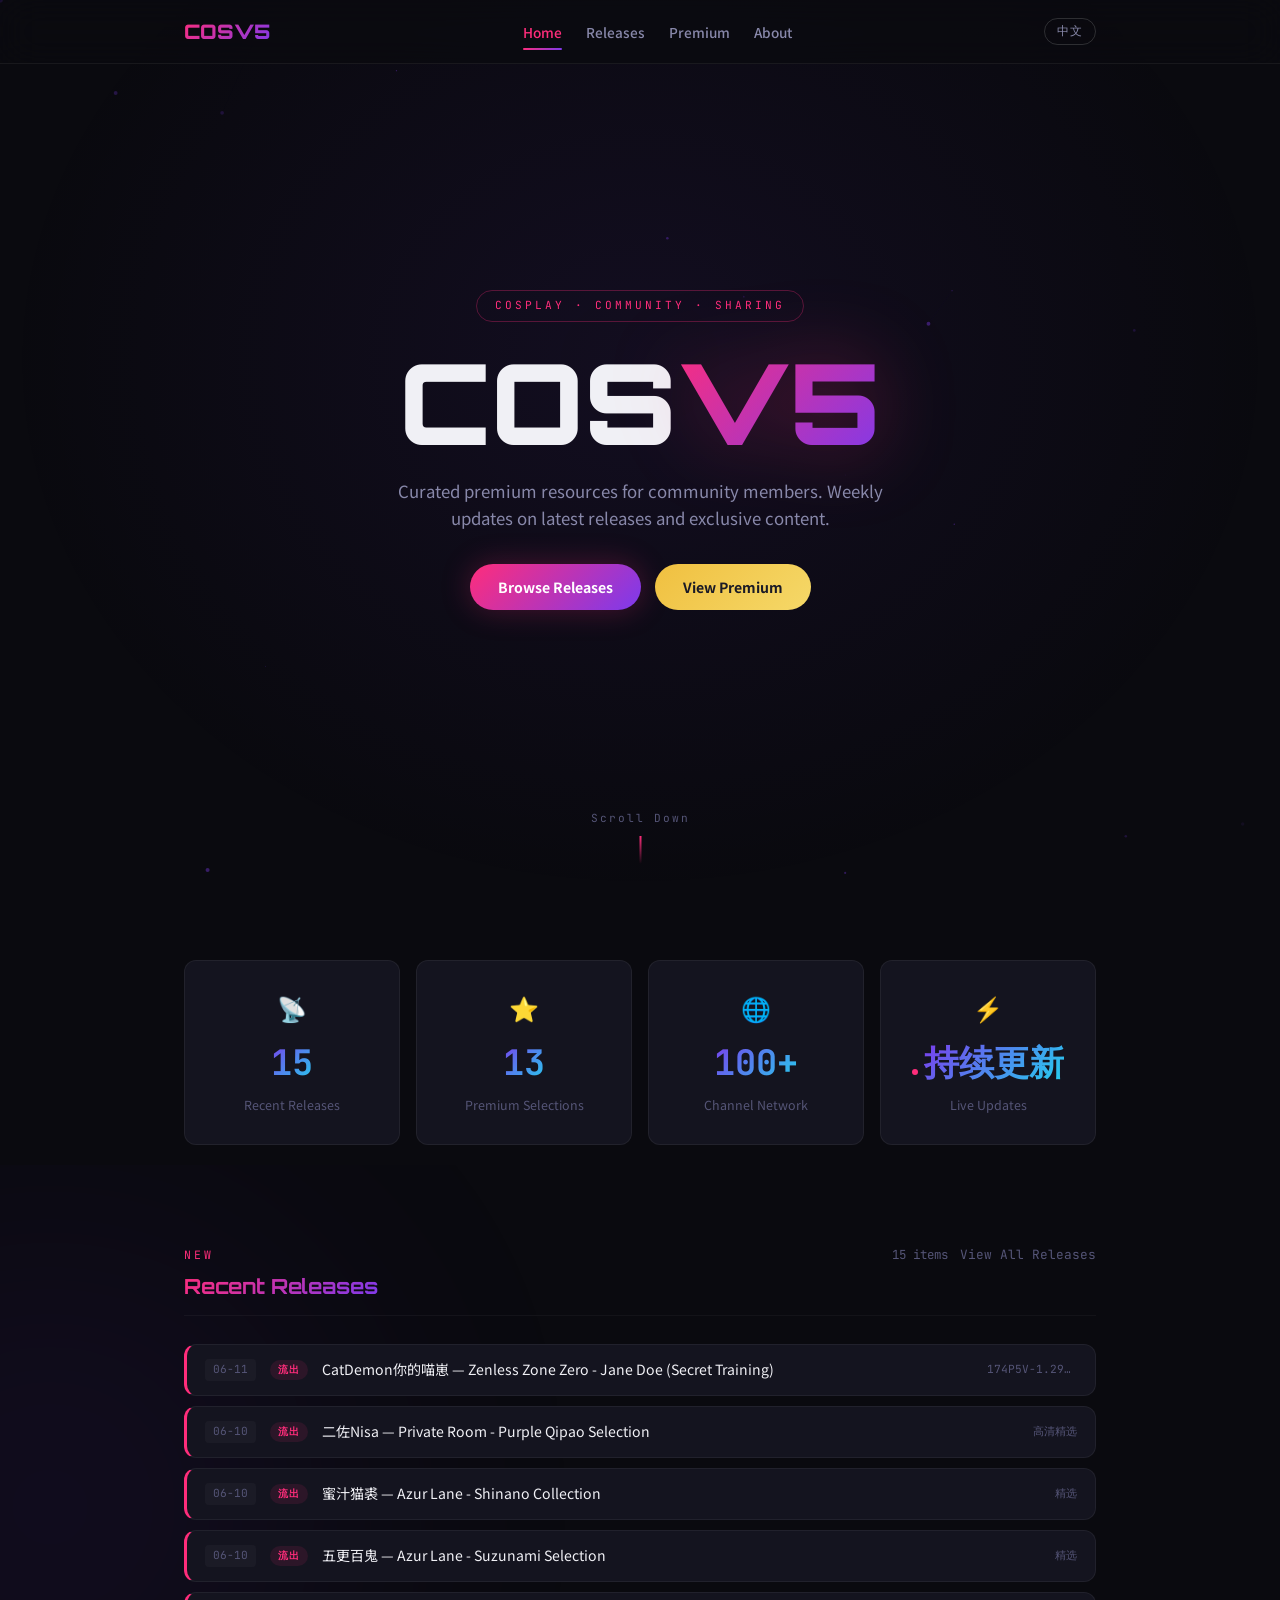
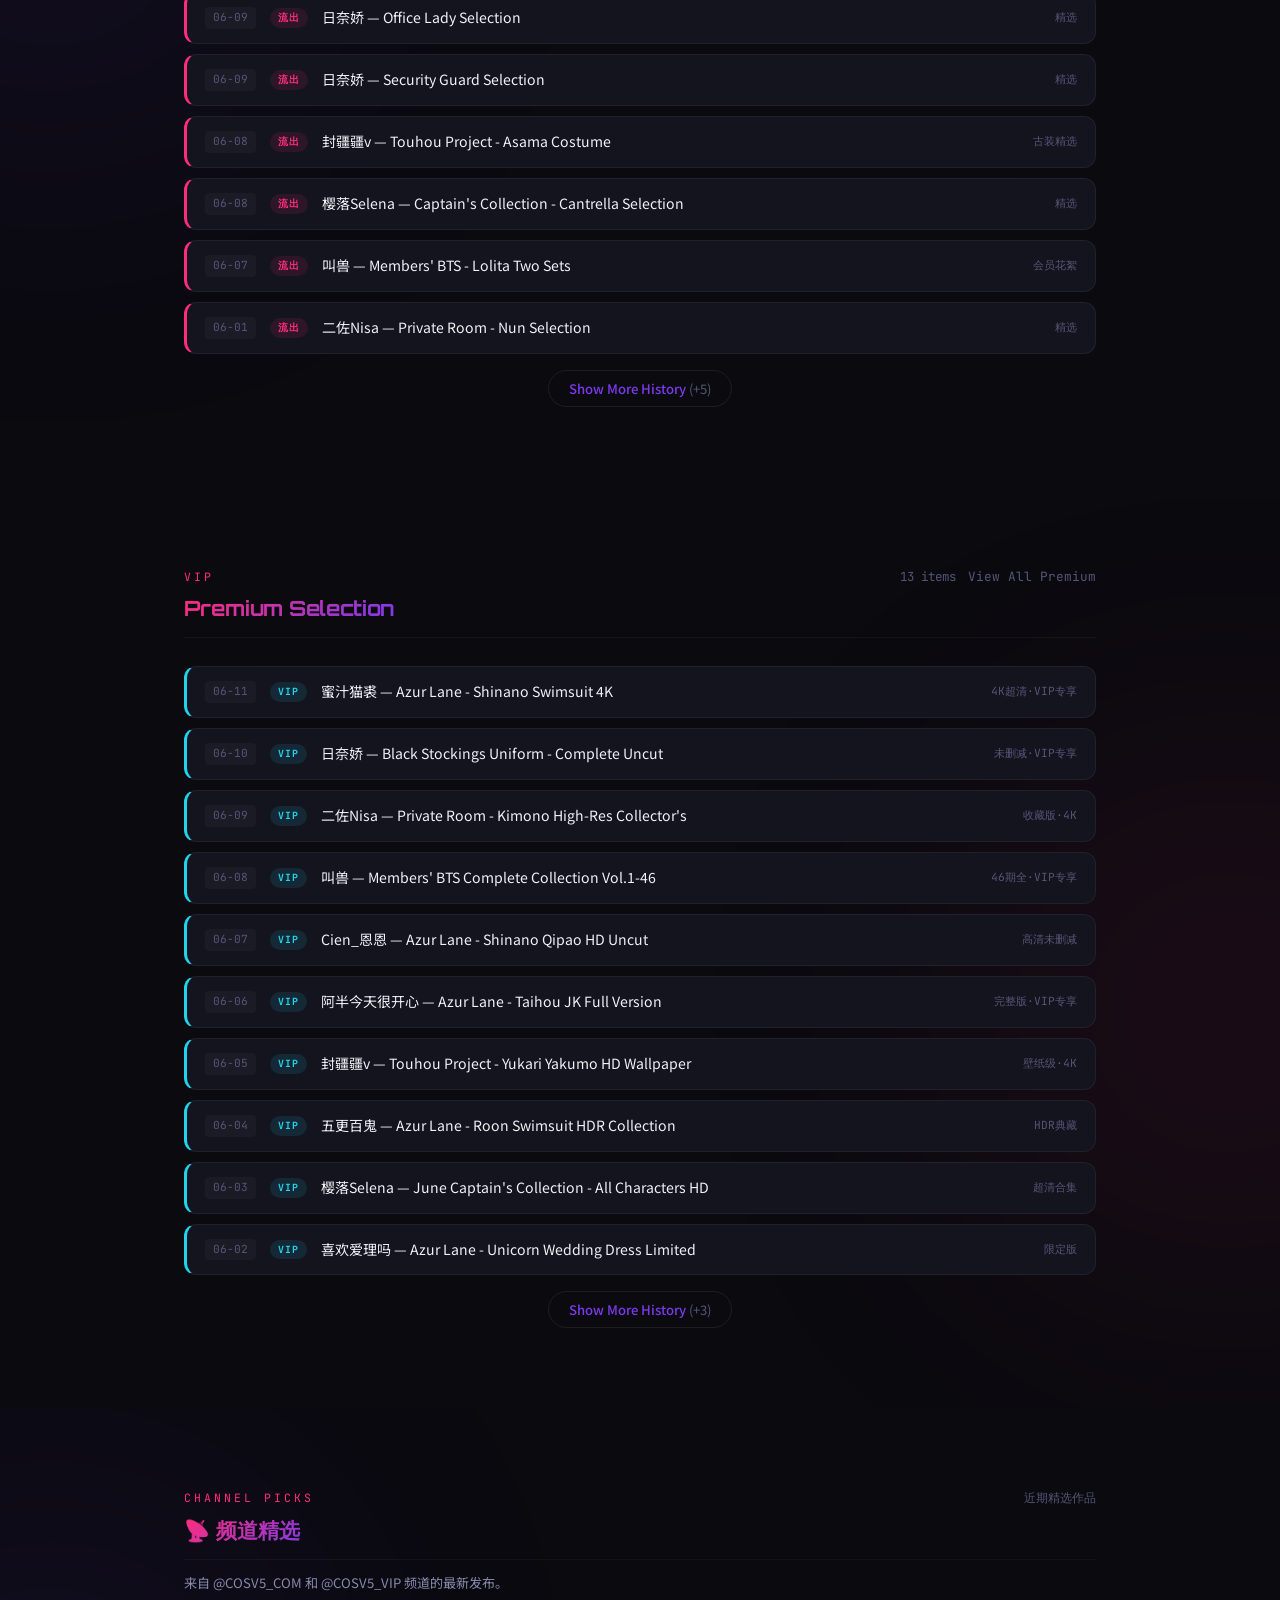
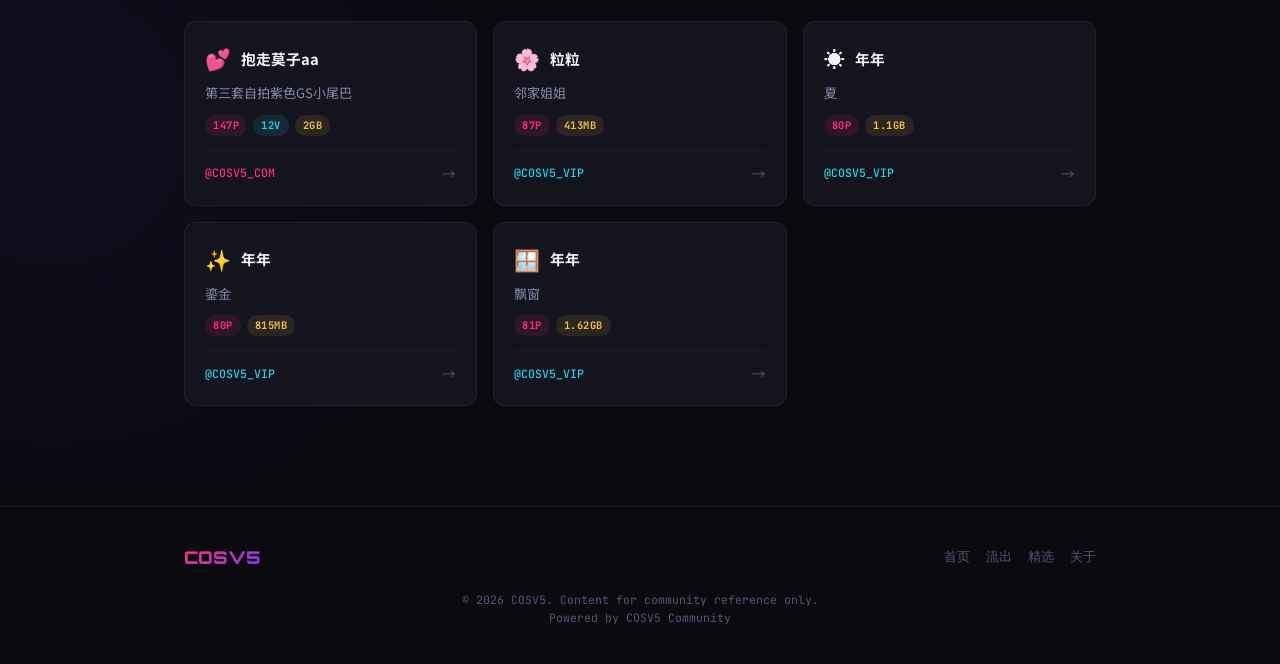
==== commit 87578541: "feat: add 频道精选 section with 5 curated posts from COSV5_COM/COSV5_VIP" ====
--- a/index.html
+++ b/index.html
@@ -120,6 +120,99 @@
         <div class="show-more-wrapper" style="display:none"><button class="btn-show-more"></button></div>
       </div>
     </section>
+
+    <!-- Channel Picks -->
+    <section class="section reveal">
+      <div class="section-bg-glow left"></div>
+      <div class="container">
+        <div class="section-header">
+          <div>
+            <span class="section-label">CHANNEL PICKS</span>
+            <h2 class="section-title">📡 频道精选</h2>
+          </div>
+          <span class="section-meta">近期精选作品</span>
+        </div>
+        <p class="section-subtitle">来自 @COSV5_COM 和 @COSV5_VIP 频道的最新发布。</p>
+        <div class="channel-grid">
+          <a href="https://t.me/COSV5_COM/21661" class="channel-card" target="_blank" rel="noopener">
+            <div class="channel-card-header">
+              <span class="channel-card-emoji">💕</span>
+              <span class="channel-card-author">抱走莫子aa</span>
+            </div>
+            <p class="channel-card-desc">第三套自拍紫色GS小尾巴</p>
+            <div class="channel-card-tags">
+              <span class="tag tag-pink">147P</span>
+              <span class="tag tag-cyan">12V</span>
+              <span class="tag tag-gold">2GB</span>
+            </div>
+            <div class="channel-card-footer">
+              <span class="channel-handle handle-com">@COSV5_COM</span>
+              <span class="channel-arrow">→</span>
+            </div>
+          </a>
+          <a href="https://t.me/COSV5_VIP/1726?single" class="channel-card" target="_blank" rel="noopener">
+            <div class="channel-card-header">
+              <span class="channel-card-emoji">🌸</span>
+              <span class="channel-card-author">粒粒</span>
+            </div>
+            <p class="channel-card-desc">邻家姐姐</p>
+            <div class="channel-card-tags">
+              <span class="tag tag-pink">87P</span>
+              <span class="tag tag-gold">413MB</span>
+            </div>
+            <div class="channel-card-footer">
+              <span class="channel-handle handle-vip">@COSV5_VIP</span>
+              <span class="channel-arrow">→</span>
+            </div>
+          </a>
+          <a href="https://t.me/COSV5_VIP/1717?single" class="channel-card" target="_blank" rel="noopener">
+            <div class="channel-card-header">
+              <span class="channel-card-emoji">☀️</span>
+              <span class="channel-card-author">年年</span>
+            </div>
+            <p class="channel-card-desc">夏</p>
+            <div class="channel-card-tags">
+              <span class="tag tag-pink">80P</span>
+              <span class="tag tag-gold">1.1GB</span>
+            </div>
+            <div class="channel-card-footer">
+              <span class="channel-handle handle-vip">@COSV5_VIP</span>
+              <span class="channel-arrow">→</span>
+            </div>
+          </a>
+          <a href="https://t.me/COSV5_VIP/1699" class="channel-card" target="_blank" rel="noopener">
+            <div class="channel-card-header">
+              <span class="channel-card-emoji">✨</span>
+              <span class="channel-card-author">年年</span>
+            </div>
+            <p class="channel-card-desc">鎏金</p>
+            <div class="channel-card-tags">
+              <span class="tag tag-pink">80P</span>
+              <span class="tag tag-gold">815MB</span>
+            </div>
+            <div class="channel-card-footer">
+              <span class="channel-handle handle-vip">@COSV5_VIP</span>
+              <span class="channel-arrow">→</span>
+            </div>
+          </a>
+          <a href="https://t.me/COSV5_VIP/1690" class="channel-card" target="_blank" rel="noopener">
+            <div class="channel-card-header">
+              <span class="channel-card-emoji">🪟</span>
+              <span class="channel-card-author">年年</span>
+            </div>
+            <p class="channel-card-desc">飘窗</p>
+            <div class="channel-card-tags">
+              <span class="tag tag-pink">81P</span>
+              <span class="tag tag-gold">1.62GB</span>
+            </div>
+            <div class="channel-card-footer">
+              <span class="channel-handle handle-vip">@COSV5_VIP</span>
+              <span class="channel-arrow">→</span>
+            </div>
+          </a>
+        </div>
+      </div>
+    </section>
   </main>
 
   <footer class="footer">
--- a/css/style.css
+++ b/css/style.css
@@ -596,6 +596,118 @@
   font-family: var(--font-mono);
 }
 
+/* ─── Channel Picks Section ─── */
+.section-subtitle {
+  font-size: 0.82rem;
+  color: var(--text-secondary);
+  margin-top: -16px;
+  margin-bottom: 28px;
+}
+.channel-grid {
+  display: grid;
+  grid-template-columns: repeat(auto-fit, minmax(260px, 1fr));
+  gap: 16px;
+}
+.channel-card {
+  display: flex;
+  flex-direction: column;
+  background: var(--bg-card);
+  border: var(--border-glow);
+  border-radius: var(--radius);
+  padding: 20px;
+  transition: all 0.3s ease;
+  position: relative;
+  text-decoration: none;
+  color: inherit;
+}
+.channel-card:hover {
+  border-color: rgba(124,58,237,0.3);
+  transform: translateY(-4px);
+  box-shadow: var(--glow-purple);
+}
+.channel-card-header {
+  display: flex;
+  align-items: center;
+  gap: 10px;
+  margin-bottom: 8px;
+}
+.channel-card-emoji {
+  font-size: 1.3rem;
+  flex-shrink: 0;
+}
+.channel-card-author {
+  font-weight: 700;
+  font-size: 0.92rem;
+  color: var(--text-primary);
+}
+.channel-card-desc {
+  font-size: 0.82rem;
+  color: var(--text-secondary);
+  margin-bottom: 12px;
+  line-height: 1.5;
+  flex: 1;
+}
+.channel-card-tags {
+  display: flex;
+  gap: 6px;
+  flex-wrap: wrap;
+  margin-bottom: 14px;
+}
+.tag {
+  font-family: var(--font-mono);
+  font-size: 0.65rem;
+  font-weight: 700;
+  letter-spacing: 0.5px;
+  padding: 2px 8px;
+  border-radius: 999px;
+  text-transform: uppercase;
+}
+.tag-pink {
+  color: var(--accent-pink);
+  background: rgba(255,45,123,0.1);
+}
+.tag-cyan {
+  color: var(--accent-cyan);
+  background: rgba(34,211,238,0.1);
+}
+.tag-gold {
+  color: #f0c040;
+  background: rgba(240,192,64,0.1);
+}
+.channel-card-footer {
+  display: flex;
+  align-items: center;
+  justify-content: space-between;
+  padding-top: 12px;
+  border-top: 1px solid rgba(255,255,255,0.04);
+}
+.channel-handle {
+  font-family: var(--font-mono);
+  font-size: 0.72rem;
+  font-weight: 500;
+}
+.handle-com {
+  color: var(--accent-pink);
+}
+.handle-vip {
+  color: var(--accent-cyan);
+}
+.channel-arrow {
+  font-size: 0.85rem;
+  color: var(--text-muted);
+  transition: transform 0.2s;
+}
+.channel-card:hover .channel-arrow {
+  transform: translateX(4px);
+  color: var(--accent-pink);
+}
+/* responsive grid */
+@media (max-width: 768px) {
+  .channel-grid {
+    grid-template-columns: 1fr;
+  }
+}
+
 /* ─── Back to Top ─── */
 .back-to-top {
   position: fixed;
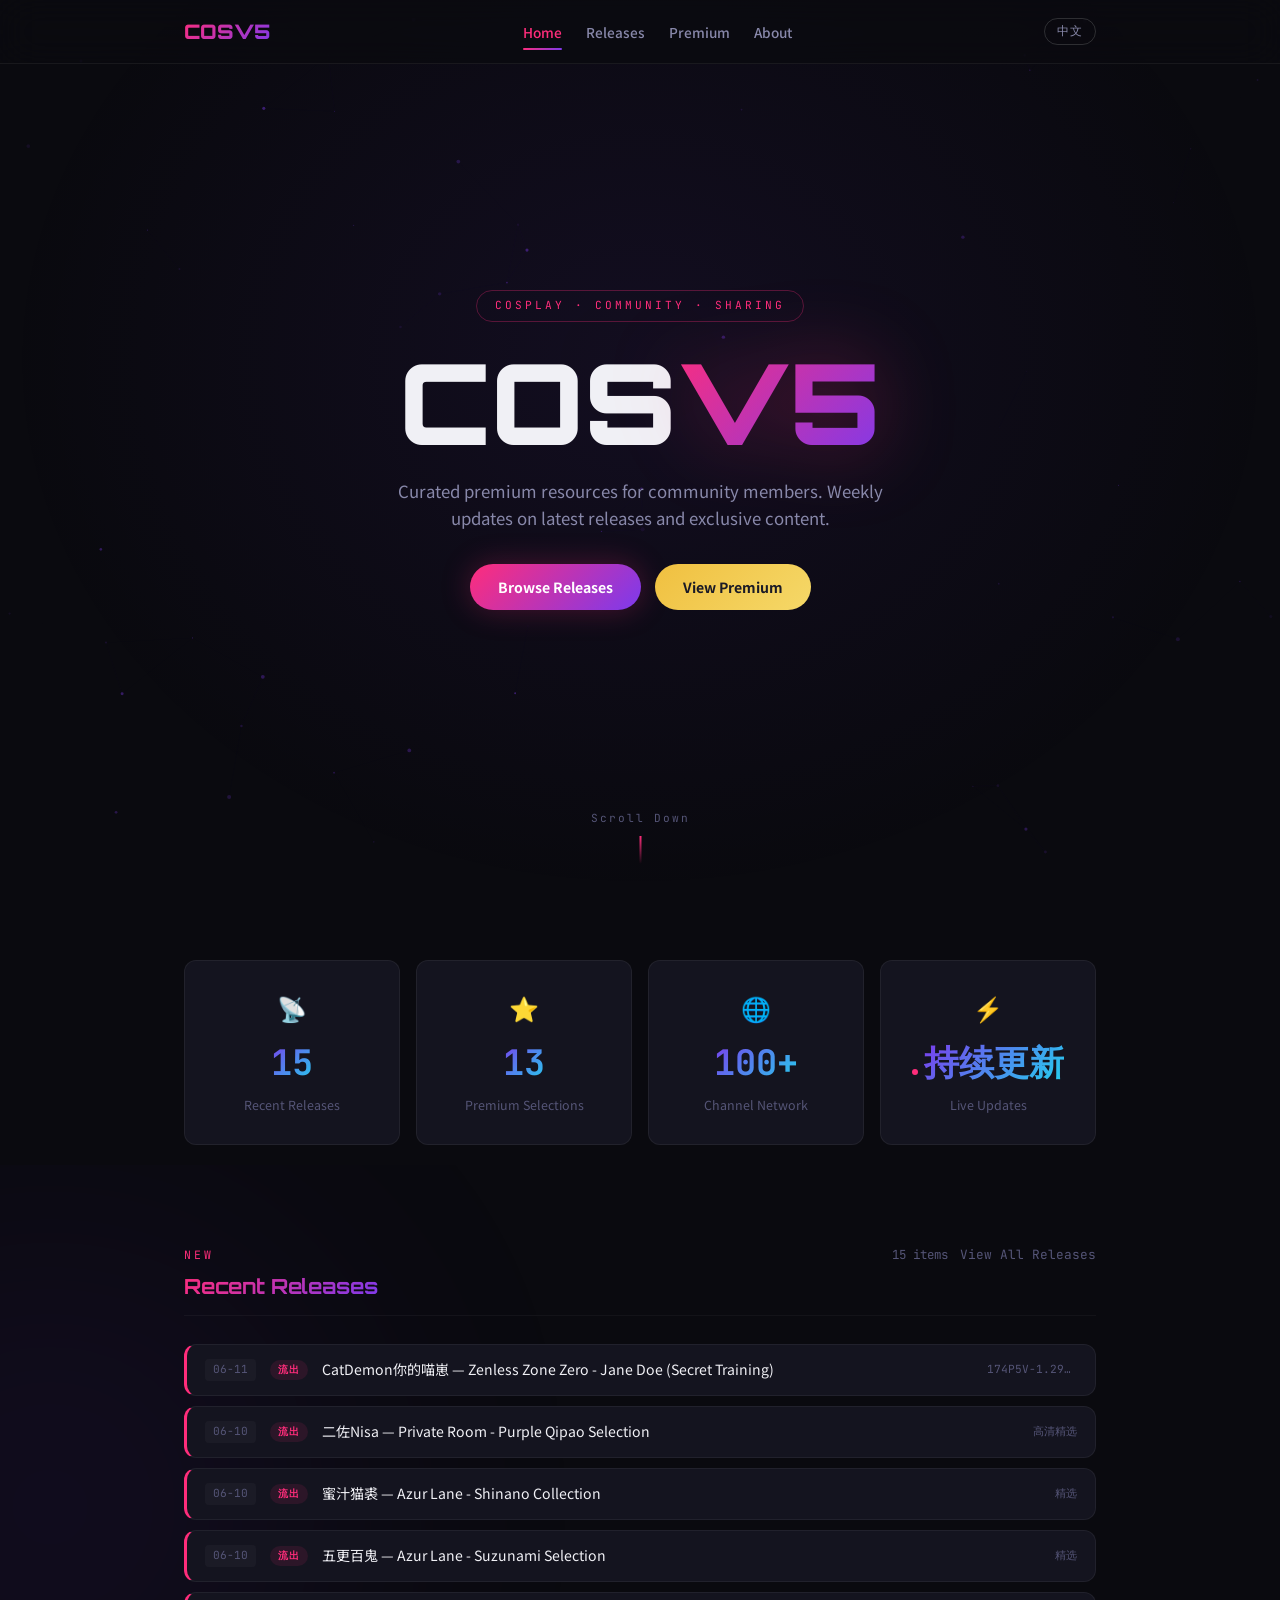
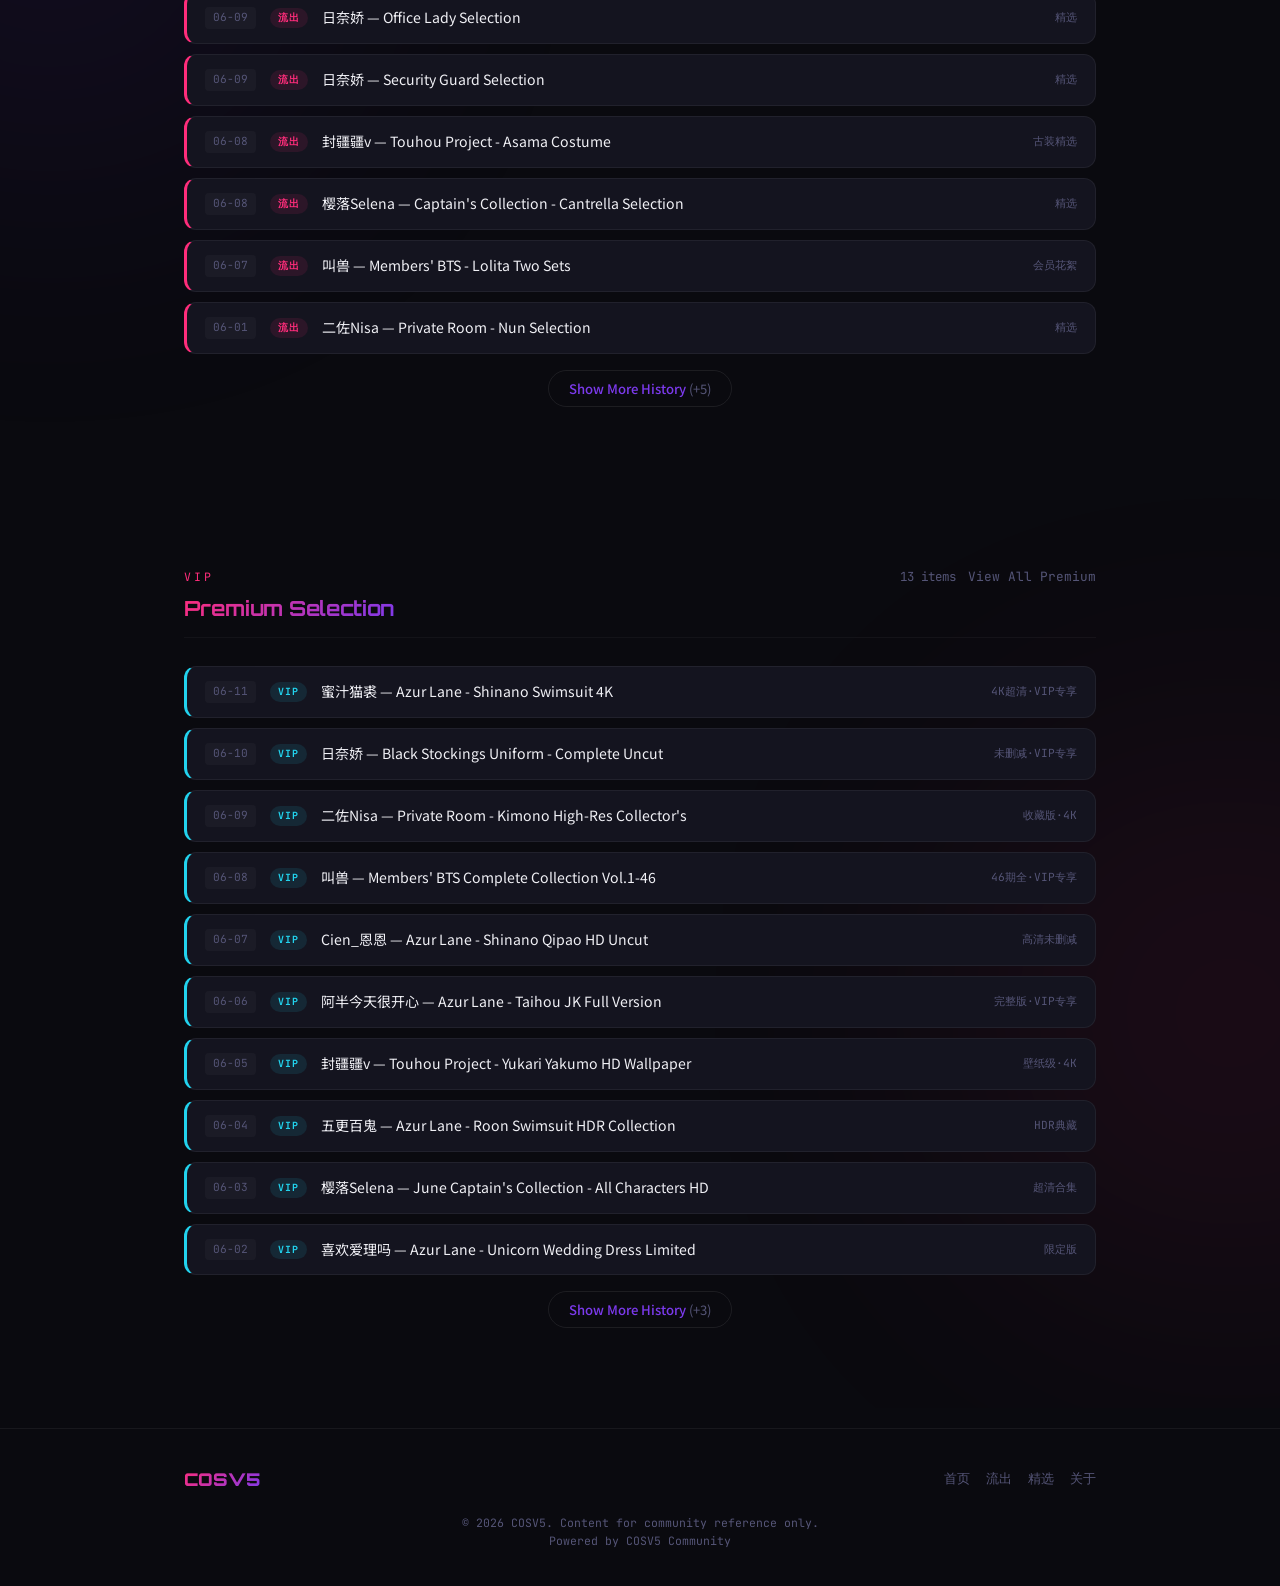
==== commit 1d009941: "Revert "feat: add 频道精选 section with 5 curated posts from COSV5_COM/COSV5_VIP" This reverts commit 87" ====
--- a/index.html
+++ b/index.html
@@ -120,99 +120,6 @@
         <div class="show-more-wrapper" style="display:none"><button class="btn-show-more"></button></div>
       </div>
     </section>
-
-    <!-- Channel Picks -->
-    <section class="section reveal">
-      <div class="section-bg-glow left"></div>
-      <div class="container">
-        <div class="section-header">
-          <div>
-            <span class="section-label">CHANNEL PICKS</span>
-            <h2 class="section-title">📡 频道精选</h2>
-          </div>
-          <span class="section-meta">近期精选作品</span>
-        </div>
-        <p class="section-subtitle">来自 @COSV5_COM 和 @COSV5_VIP 频道的最新发布。</p>
-        <div class="channel-grid">
-          <a href="https://t.me/COSV5_COM/21661" class="channel-card" target="_blank" rel="noopener">
-            <div class="channel-card-header">
-              <span class="channel-card-emoji">💕</span>
-              <span class="channel-card-author">抱走莫子aa</span>
-            </div>
-            <p class="channel-card-desc">第三套自拍紫色GS小尾巴</p>
-            <div class="channel-card-tags">
-              <span class="tag tag-pink">147P</span>
-              <span class="tag tag-cyan">12V</span>
-              <span class="tag tag-gold">2GB</span>
-            </div>
-            <div class="channel-card-footer">
-              <span class="channel-handle handle-com">@COSV5_COM</span>
-              <span class="channel-arrow">→</span>
-            </div>
-          </a>
-          <a href="https://t.me/COSV5_VIP/1726?single" class="channel-card" target="_blank" rel="noopener">
-            <div class="channel-card-header">
-              <span class="channel-card-emoji">🌸</span>
-              <span class="channel-card-author">粒粒</span>
-            </div>
-            <p class="channel-card-desc">邻家姐姐</p>
-            <div class="channel-card-tags">
-              <span class="tag tag-pink">87P</span>
-              <span class="tag tag-gold">413MB</span>
-            </div>
-            <div class="channel-card-footer">
-              <span class="channel-handle handle-vip">@COSV5_VIP</span>
-              <span class="channel-arrow">→</span>
-            </div>
-          </a>
-          <a href="https://t.me/COSV5_VIP/1717?single" class="channel-card" target="_blank" rel="noopener">
-            <div class="channel-card-header">
-              <span class="channel-card-emoji">☀️</span>
-              <span class="channel-card-author">年年</span>
-            </div>
-            <p class="channel-card-desc">夏</p>
-            <div class="channel-card-tags">
-              <span class="tag tag-pink">80P</span>
-              <span class="tag tag-gold">1.1GB</span>
-            </div>
-            <div class="channel-card-footer">
-              <span class="channel-handle handle-vip">@COSV5_VIP</span>
-              <span class="channel-arrow">→</span>
-            </div>
-          </a>
-          <a href="https://t.me/COSV5_VIP/1699" class="channel-card" target="_blank" rel="noopener">
-            <div class="channel-card-header">
-              <span class="channel-card-emoji">✨</span>
-              <span class="channel-card-author">年年</span>
-            </div>
-            <p class="channel-card-desc">鎏金</p>
-            <div class="channel-card-tags">
-              <span class="tag tag-pink">80P</span>
-              <span class="tag tag-gold">815MB</span>
-            </div>
-            <div class="channel-card-footer">
-              <span class="channel-handle handle-vip">@COSV5_VIP</span>
-              <span class="channel-arrow">→</span>
-            </div>
-          </a>
-          <a href="https://t.me/COSV5_VIP/1690" class="channel-card" target="_blank" rel="noopener">
-            <div class="channel-card-header">
-              <span class="channel-card-emoji">🪟</span>
-              <span class="channel-card-author">年年</span>
-            </div>
-            <p class="channel-card-desc">飘窗</p>
-            <div class="channel-card-tags">
-              <span class="tag tag-pink">81P</span>
-              <span class="tag tag-gold">1.62GB</span>
-            </div>
-            <div class="channel-card-footer">
-              <span class="channel-handle handle-vip">@COSV5_VIP</span>
-              <span class="channel-arrow">→</span>
-            </div>
-          </a>
-        </div>
-      </div>
-    </section>
   </main>
 
   <footer class="footer">
--- a/css/style.css
+++ b/css/style.css
@@ -596,118 +596,6 @@
   font-family: var(--font-mono);
 }
 
-/* ─── Channel Picks Section ─── */
-.section-subtitle {
-  font-size: 0.82rem;
-  color: var(--text-secondary);
-  margin-top: -16px;
-  margin-bottom: 28px;
-}
-.channel-grid {
-  display: grid;
-  grid-template-columns: repeat(auto-fit, minmax(260px, 1fr));
-  gap: 16px;
-}
-.channel-card {
-  display: flex;
-  flex-direction: column;
-  background: var(--bg-card);
-  border: var(--border-glow);
-  border-radius: var(--radius);
-  padding: 20px;
-  transition: all 0.3s ease;
-  position: relative;
-  text-decoration: none;
-  color: inherit;
-}
-.channel-card:hover {
-  border-color: rgba(124,58,237,0.3);
-  transform: translateY(-4px);
-  box-shadow: var(--glow-purple);
-}
-.channel-card-header {
-  display: flex;
-  align-items: center;
-  gap: 10px;
-  margin-bottom: 8px;
-}
-.channel-card-emoji {
-  font-size: 1.3rem;
-  flex-shrink: 0;
-}
-.channel-card-author {
-  font-weight: 700;
-  font-size: 0.92rem;
-  color: var(--text-primary);
-}
-.channel-card-desc {
-  font-size: 0.82rem;
-  color: var(--text-secondary);
-  margin-bottom: 12px;
-  line-height: 1.5;
-  flex: 1;
-}
-.channel-card-tags {
-  display: flex;
-  gap: 6px;
-  flex-wrap: wrap;
-  margin-bottom: 14px;
-}
-.tag {
-  font-family: var(--font-mono);
-  font-size: 0.65rem;
-  font-weight: 700;
-  letter-spacing: 0.5px;
-  padding: 2px 8px;
-  border-radius: 999px;
-  text-transform: uppercase;
-}
-.tag-pink {
-  color: var(--accent-pink);
-  background: rgba(255,45,123,0.1);
-}
-.tag-cyan {
-  color: var(--accent-cyan);
-  background: rgba(34,211,238,0.1);
-}
-.tag-gold {
-  color: #f0c040;
-  background: rgba(240,192,64,0.1);
-}
-.channel-card-footer {
-  display: flex;
-  align-items: center;
-  justify-content: space-between;
-  padding-top: 12px;
-  border-top: 1px solid rgba(255,255,255,0.04);
-}
-.channel-handle {
-  font-family: var(--font-mono);
-  font-size: 0.72rem;
-  font-weight: 500;
-}
-.handle-com {
-  color: var(--accent-pink);
-}
-.handle-vip {
-  color: var(--accent-cyan);
-}
-.channel-arrow {
-  font-size: 0.85rem;
-  color: var(--text-muted);
-  transition: transform 0.2s;
-}
-.channel-card:hover .channel-arrow {
-  transform: translateX(4px);
-  color: var(--accent-pink);
-}
-/* responsive grid */
-@media (max-width: 768px) {
-  .channel-grid {
-    grid-template-columns: 1fr;
-  }
-}
-
 /* ─── Back to Top ─── */
 .back-to-top {
   position: fixed;
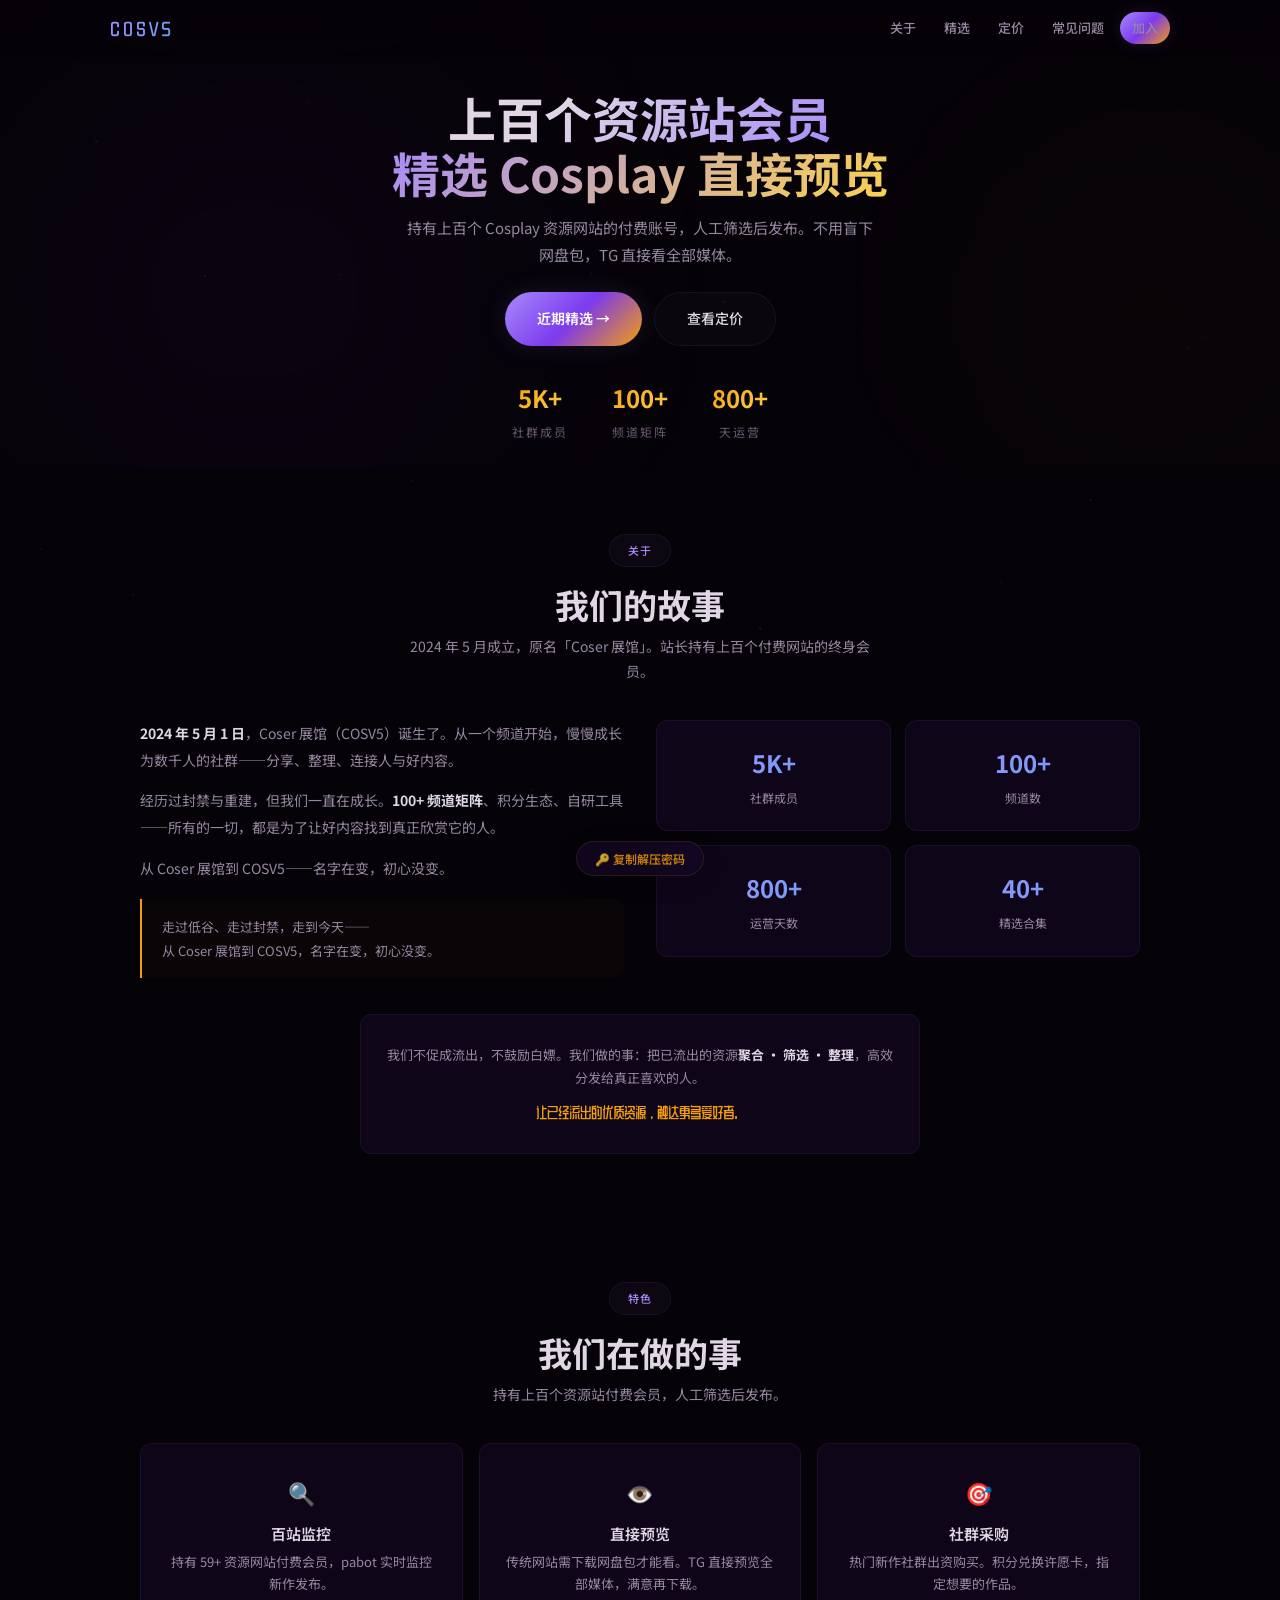
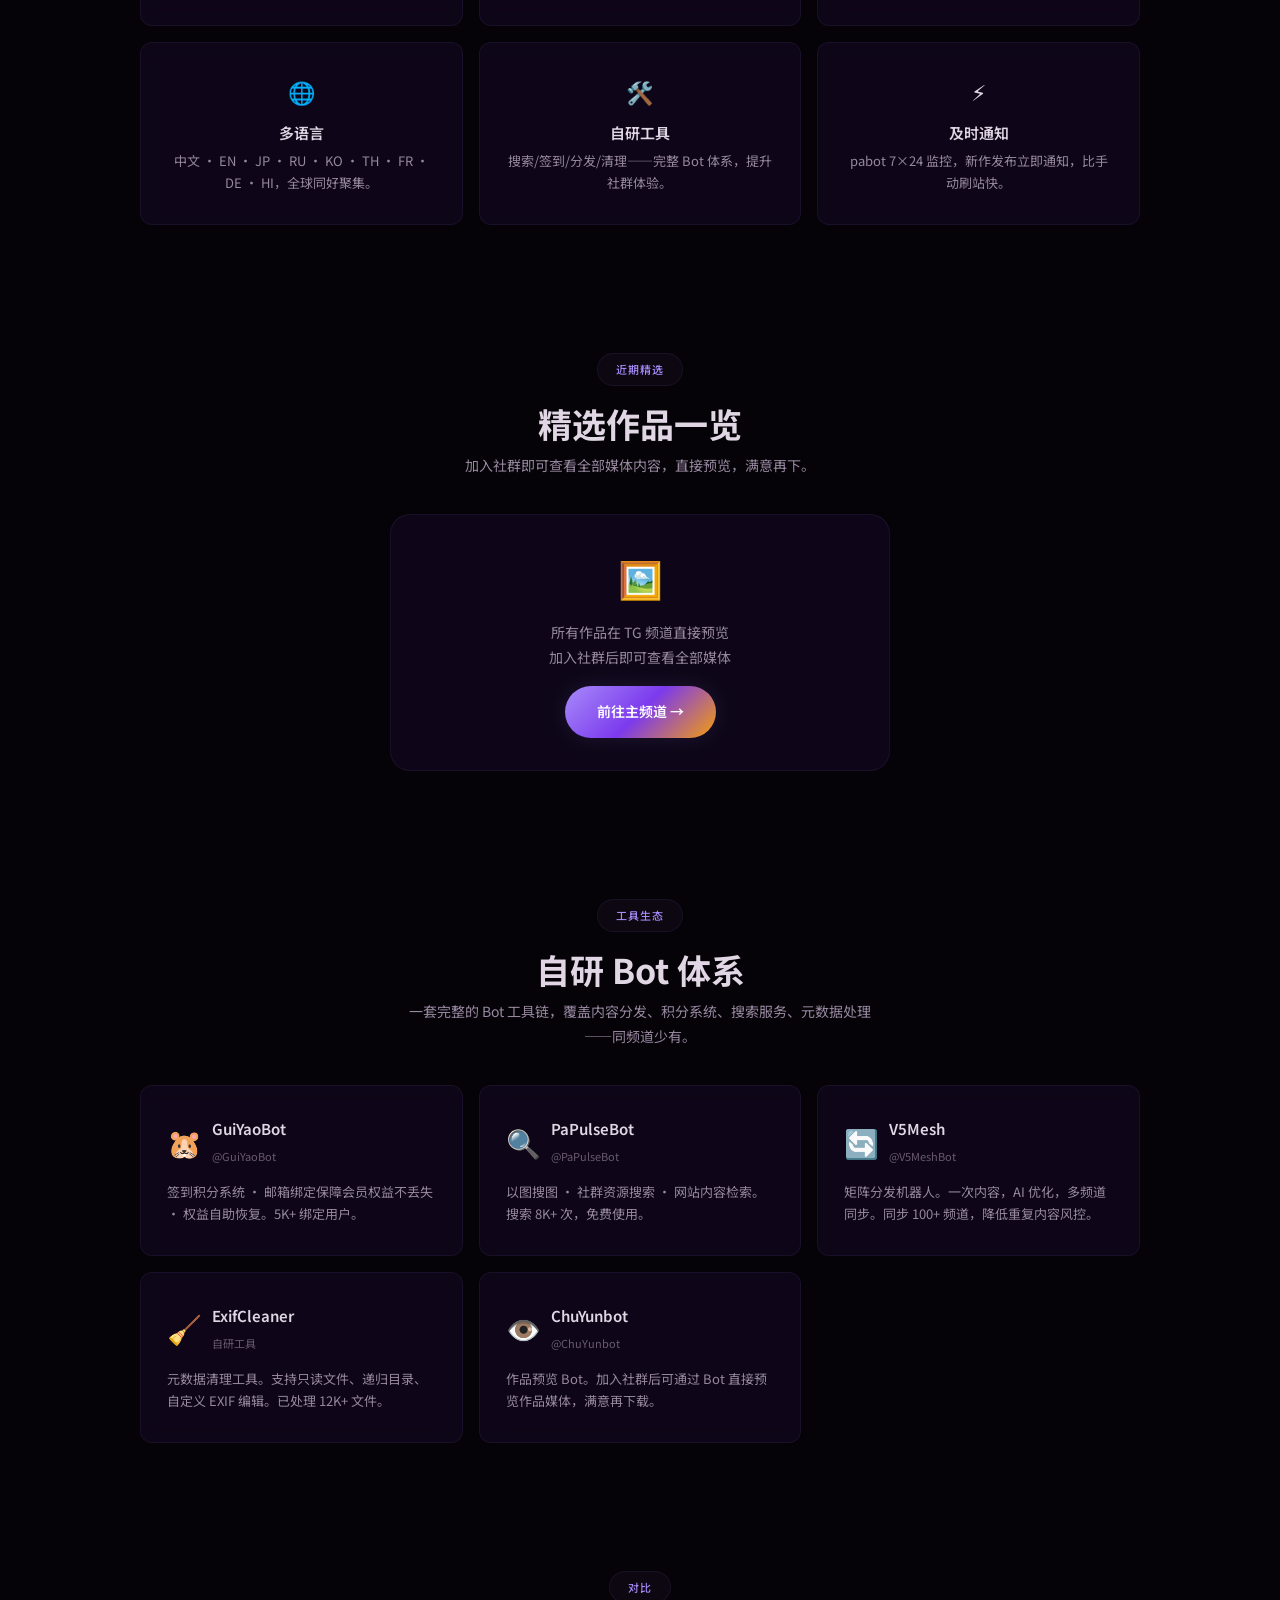
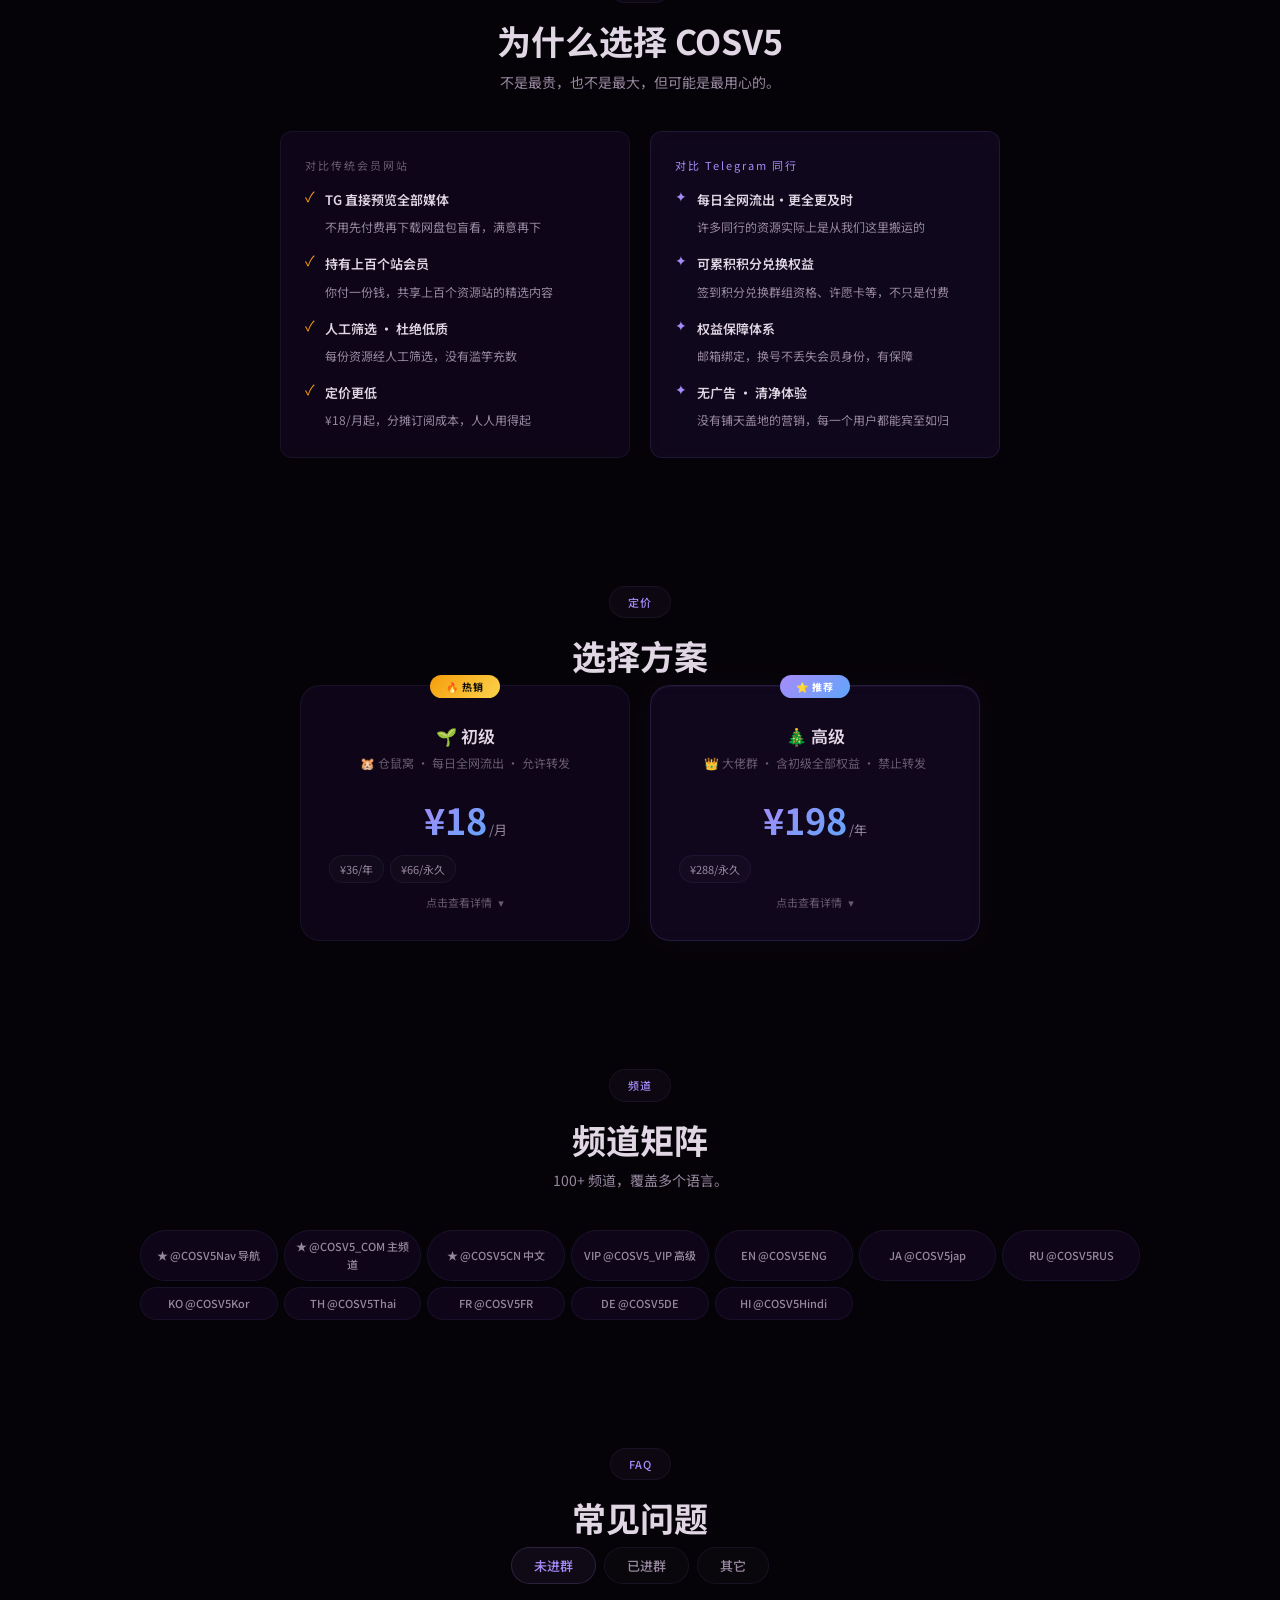
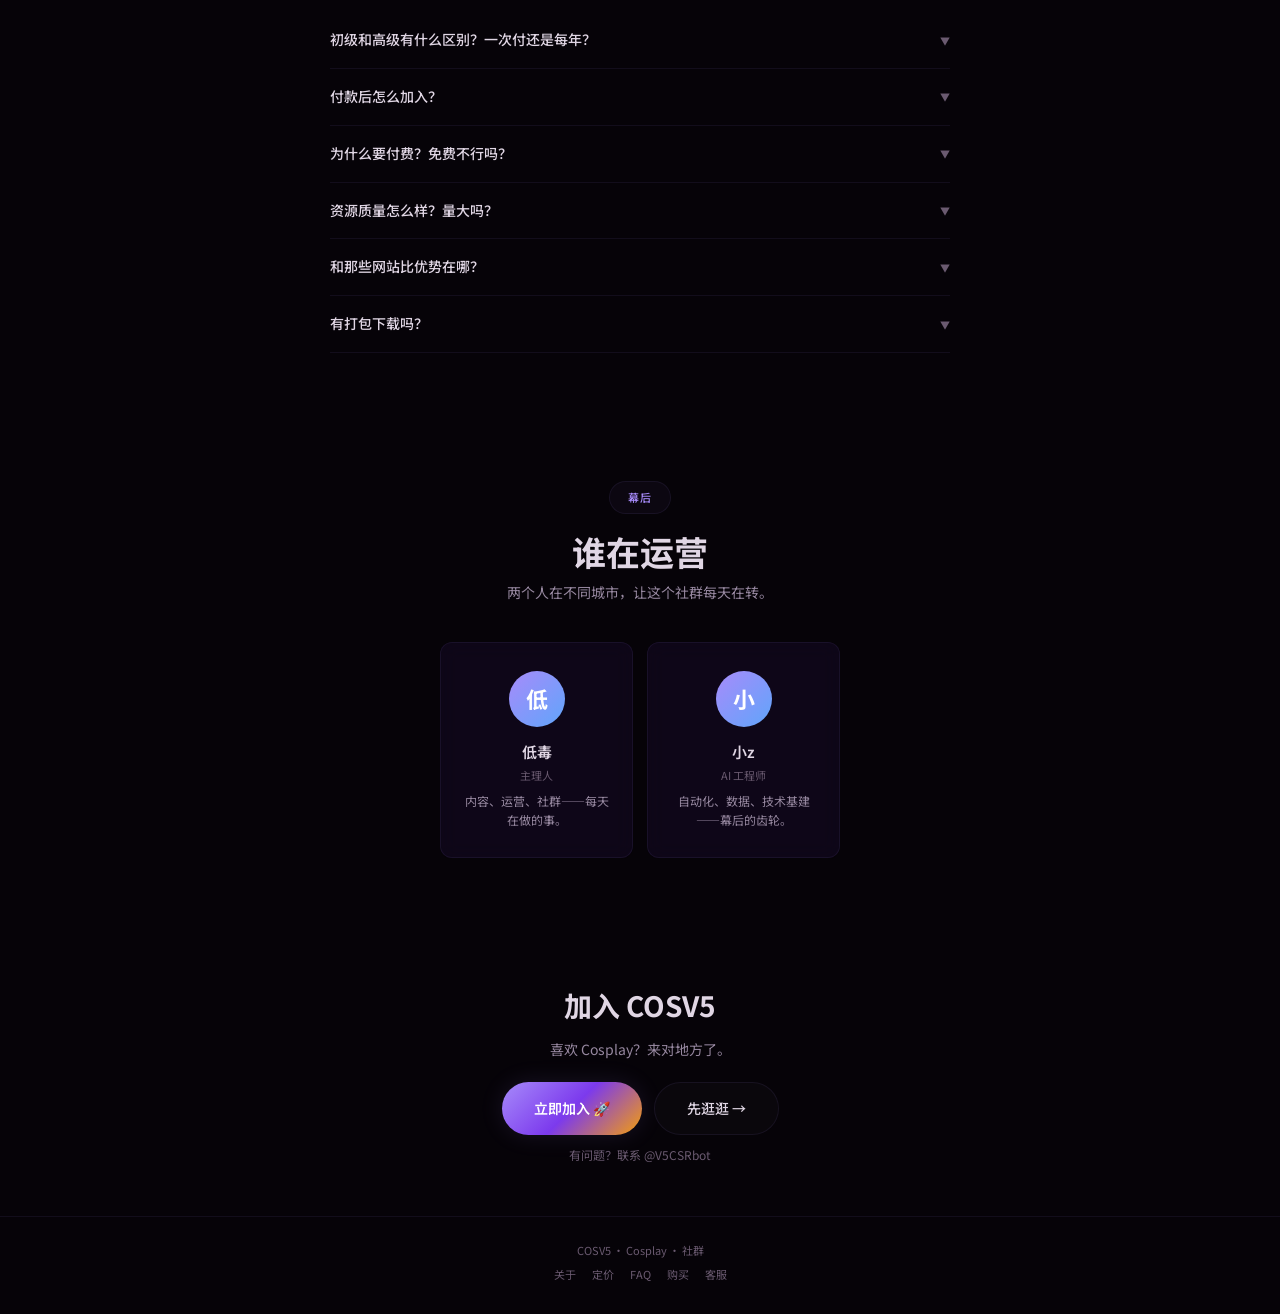
==== commit 6cdaa94c: "feat: replace V2 with V5 design — single-page dark theme, inline CSS, full redesign V2 legacy preser" ====
--- a/index.html
+++ b/index.html
@@ -1,154 +1,696 @@
 <!DOCTYPE html>
 <html lang="zh-CN">
 <head>
-  <meta charset="UTF-8">
-  <meta name="viewport" content="width=device-width, initial-scale=1.0">
-  <meta name="description" data-i18n="hero.subtitle" content="汇聚精选资源，社群成员专属。每周更新最新流出与高级精选内容。">
-  <meta name="keywords" content="COSV5,社群资源,精选内容,资源分享,近期流出,高级精选">
-  <meta name="robots" content="index, follow">
-  <meta property="og:title" content="COSV5 — 社群资源站">
-  <meta property="og:description" data-i18n="hero.subtitle" content="汇聚精选资源，社群成员专属。每周更新最新流出与高级精选内容。">
-  <meta property="og:type" content="website">
-  <meta property="og:url" content="https://cosv5.com">
-  <meta name="theme-color" content="#0a0a0f">
-  <link rel="canonical" href="https://cosv5.com">
-  <title data-i18n="hero.title">COSV5 — 社群资源站</title>
-  <link rel="preconnect" href="https://fonts.googleapis.com">
-  <link rel="preconnect" href="https://fonts.gstatic.com" crossorigin>
-  <link href="https://fonts.googleapis.com/css2?family=Orbitron:wght@700;900&family=Noto+Sans+SC:wght@300;400;500;700&family=JetBrains+Mono:wght@400;700&family=Righteous&display=swap" rel="stylesheet">
-  <link rel="stylesheet" href="/css/style.css">
+<meta charset="UTF-8">
+<meta name="viewport" content="width=device-width, initial-scale=1.0">
+<title>COSV5 — Cosplay 精选社群</title>
+<meta name="description" content="COSV5 — 持有上百个资源站付费会员，精选 Cosplay，TG 直接预览。统一解压密码 COSV5.VIP。">
+<meta name="theme-color" content="#060308">
+<link href="https://fonts.googleapis.com/css2?family=Noto+Sans+SC:wght@300;400;500;700&family=ZCOOL+QingKe+HuangYou&display=swap" rel="stylesheet">
+<style>
+*,*::before,*::after{box-sizing:border-box;margin:0;padding:0}
+html{scroll-behavior:smooth;overflow-x:hidden;scroll-padding-top:70px}
+body{
+  font-family:'Noto Sans SC',system-ui,-apple-system,sans-serif;
+  background:#060308;color:#e0d6e4;
+  -webkit-font-smoothing:antialiased;overflow-x:hidden;line-height:1.7;
+}
+:root{
+  --bg:#060308;--card:rgba(22,10,40,0.5);--card-h:rgba(35,15,60,0.6);
+  --purple:#a78bfa;--p-deep:#6d28d9;--p-glow:rgba(167,139,250,0.12);
+  --gold:#f59e0b;--g-light:#fcd34d;
+  --t:#e0d6e4;--t2:#9788a0;--t3:#6a5a70;
+  --b:rgba(167,139,250,0.08);--b2:rgba(167,139,250,0.15);
+  --g:linear-gradient(135deg,#a78bfa,#60a5fa);
+  --gw:linear-gradient(135deg,#a78bfa,#7c3aed,#f59e0b);
+  --gg:linear-gradient(135deg,#f59e0b,#fcd34d);
+  --r:12px;--rl:20px;
+}
+::-webkit-scrollbar{width:3px}
+::-webkit-scrollbar-track{background:var(--bg)}
+::-webkit-scrollbar-thumb{background:var(--p-deep);border-radius:3px}
+
+/* ── Canvas ── */
+#bg-canvas{position:fixed;top:0;left:0;width:100vw;height:100vh;z-index:0;pointer-events:none}
+
+/* ── Nav ── */
+nav{
+  position:fixed;top:0;left:0;right:0;z-index:100;
+  backdrop-filter:blur(28px);background:rgba(6,3,8,0.55);
+  border-bottom:1px solid transparent;transition:background .4s;
+}
+nav.scrolled{background:rgba(6,3,8,0.93);border-color:var(--b)}
+.nav-inner{max-width:1100px;margin:0 auto;display:flex;align-items:center;justify-content:space-between;padding:0 20px;height:56px}
+.logo{
+  font-family:'ZCOOL QingKe HuangYou',cursive;font-size:20px;letter-spacing:3px;
+  background:var(--g);-webkit-background-clip:text;-webkit-text-fill-color:transparent;background-clip:text;
+}
+.nav-links{display:flex;gap:4px;align-items:center}
+.nav-links a{
+  padding:5px 12px;border-radius:50px;color:var(--t2);text-decoration:none;
+  font-size:13px;font-weight:500;transition:all .3s;
+}
+.nav-links a:hover{color:var(--t);background:rgba(255,255,255,0.03)}
+.nav-links .active{color:var(--purple);background:rgba(167,139,250,0.06)}
+.nav-cta{
+  padding:6px 16px;border-radius:50px;background:var(--gw);color:#fff;
+  font-size:12px;font-weight:600;text-decoration:none;
+  box-shadow:0 0 18px var(--p-glow);white-space:nowrap;
+}
+.nav-cta:hover{transform:translateY(-1px);box-shadow:0 0 28px rgba(167,139,250,0.2)}
+
+/* ── Floating password ── */
+.floating-pwd{
+  position:fixed;bottom:20px;left:50%;transform:translateX(-50%);
+  z-index:99;padding:10px 22px;border-radius:50px;
+  background:rgba(22,10,40,0.85);backdrop-filter:blur(16px);
+  border:1px solid rgba(245,158,11,0.15);
+  color:var(--gold);font-size:13px;font-weight:600;
+  cursor:pointer;transition:all .3s;
+  font-family:inherit;box-shadow:0 4px 20px rgba(0,0,0,0.3);
+  white-space:nowrap;
+}
+.floating-pwd:hover{background:rgba(30,14,50,0.9);border-color:var(--gold)}
+.floating-pwd.copied{background:rgba(34,197,94,0.15);border-color:#22c55e;color:#22c55e}
+@media(max-width:768px){.floating-pwd{display:inline-flex}}
+@media(min-width:769px){.floating-pwd{display:inline-flex;font-size:12px;padding:8px 18px;bottom:24px;opacity:0.8}}
+@media(min-width:769px){.floating-pwd:hover{opacity:1}}
+
+/* ── Hero (compact) ── */
+.hero{
+  text-align:center;padding:90px 24px 28px;position:relative;z-index:1;
+}
+.hero-glow{position:absolute;inset:0;pointer-events:none;overflow:hidden}
+.hero-glow div{position:absolute;border-radius:50%;filter:blur(100px)}
+.hero-glow .g1{width:60vw;height:60vw;top:-20%;left:-10%;background:radial-gradient(circle,rgba(109,40,217,0.06),transparent 70%)}
+.hero-glow .g2{width:40vw;height:40vw;bottom:-20%;right:-10%;background:radial-gradient(circle,rgba(245,158,11,0.03),transparent 70%)}
+.hero-content{max-width:680px;margin:0 auto}
+.hero h1{font-size:clamp(28px,4.5vw,48px);font-weight:700;line-height:1.15;margin-bottom:14px}
+.hero h1 .t1{background:linear-gradient(135deg,#e0d6e4 30%,var(--purple));-webkit-background-clip:text;-webkit-text-fill-color:transparent;background-clip:text}
+.hero h1 .t2{background:linear-gradient(135deg,var(--purple),var(--g-light));-webkit-background-clip:text;-webkit-text-fill-color:transparent;background-clip:text}
+.hero p{font-size:15px;color:var(--t2);max-width:480px;margin:0 auto 24px;line-height:1.8}
+.hero-actions{display:flex;gap:12px;justify-content:center;flex-wrap:wrap;margin-bottom:32px}
+.hero-stats{display:flex;justify-content:center;gap:44px;flex-wrap:wrap}
+.hero-stat{text-align:center}
+.hero-stat .n{font-size:24px;font-weight:700;background:var(--gg);-webkit-background-clip:text;-webkit-text-fill-color:transparent;background-clip:text}
+.hero-stat .l{font-size:12px;color:var(--t3);margin-top:3px;letter-spacing:2px}
+
+.btn-p{
+  padding:14px 32px;border-radius:50px;background:var(--gw);color:#fff;
+  text-decoration:none;font-size:14px;font-weight:600;
+  transition:all .3s;box-shadow:0 0 24px var(--p-glow);
+  display:inline-flex;align-items:center;gap:6px;
+}
+.btn-p:hover{transform:translateY(-2px);box-shadow:0 0 36px rgba(167,139,250,0.2)}
+.btn-s{
+  padding:14px 32px;border-radius:50px;
+  background:rgba(255,255,255,0.02);color:var(--t);
+  text-decoration:none;font-size:14px;font-weight:500;
+  border:1px solid var(--b);transition:all .3s;
+  display:inline-flex;align-items:center;gap:6px;
+}
+.btn-s:hover{background:rgba(255,255,255,0.04);border-color:var(--b2)}
+
+/* ── Sections ── */
+.section{padding:64px 24px;position:relative;z-index:1}
+.sin{max-width:1000px;margin:0 auto;width:100%}
+.sc{text-align:center}.sc .sd{margin:0 auto 36px}
+.badge{
+  display:inline-flex;align-items:center;gap:8px;
+  padding:6px 18px;border-radius:50px;
+  background:rgba(167,139,250,0.04);border:1px solid var(--b);
+  font-size:11px;font-weight:500;color:var(--purple);margin-bottom:18px;
+  letter-spacing:1px;
+}
+.st{font-size:clamp(24px,3vw,34px);font-weight:700;margin-bottom:8px;line-height:1.2}
+.sd{color:var(--t2);font-size:14px;max-width:480px;margin-bottom:36px;line-height:1.8}
+.r{opacity:0;transform:translateY(16px);transition:opacity .6s,transform .6s}
+.r.v{opacity:1;transform:translateY(0)}
+.r1{transition-delay:.1s}.r2{transition-delay:.2s}.r3{transition-delay:.3s}
+
+/* ── Grids ── */
+.grid-3{display:grid;grid-template-columns:repeat(auto-fit,minmax(260px,1fr));gap:16px}
+.card{
+  padding:30px 26px;border-radius:var(--r);
+  background:var(--card);border:1px solid var(--b);
+  backdrop-filter:blur(10px);transition:all .4s;
+}
+.card:hover{transform:translateY(-3px);border-color:rgba(167,139,250,0.1);background:var(--card-h)}
+.card .ic{font-size:22px;margin-bottom:10px;display:block}
+.card h3{font-size:15px;font-weight:600;margin-bottom:4px}
+.card p{font-size:13px;color:var(--t2);line-height:1.7}
+
+/* ── About ── */
+.about-grid{display:grid;grid-template-columns:1fr 1fr;gap:32px;align-items:start}
+@media(max-width:768px){.about-grid{grid-template-columns:1fr}}
+.about-text p{font-size:14px;color:var(--t2);line-height:1.9;margin-bottom:14px}
+.about-text strong{color:var(--t)}
+.about-quote{
+  margin-top:18px;padding:16px 20px;
+  border-left:2px solid var(--gold);
+  background:rgba(245,158,11,0.02);
+  border-radius:0 var(--r) var(--r) 0;
+  font-size:13px;color:var(--t2);line-height:1.8;
+}
+.stats-s{display:grid;grid-template-columns:1fr 1fr;gap:14px}
+.stat-s{
+  padding:22px 18px;text-align:center;border-radius:var(--r);
+  background:var(--card);border:1px solid var(--b);
+  transition:all .3s;
+}
+.stat-s:hover{background:var(--card-h)}
+.stat-s .n{font-size:24px;font-weight:700;background:var(--g);-webkit-background-clip:text;-webkit-text-fill-color:transparent;background-clip:text}
+.stat-s .l{font-size:12px;color:var(--t2);margin-top:4px}
+
+/* ── Pricing ── */
+.pg{display:grid;grid-template-columns:repeat(auto-fit,minmax(280px,1fr));gap:20px;max-width:680px;margin:0 auto}
+.pc{
+  border-radius:var(--rl);
+  background:var(--card);border:1px solid var(--b);
+  backdrop-filter:blur(10px);position:relative;
+  transition:all .4s;cursor:pointer;
+}
+.pc:hover{transform:translateY(-3px)}
+.pc.ft{
+  border-color:rgba(167,139,250,0.14);
+  background:rgba(22,10,40,0.65);
+  box-shadow:0 0 30px rgba(167,139,250,0.04),inset 0 1px 0 rgba(167,139,250,0.08);
+}
+.pc-inner{padding:36px 28px 28px;transition:padding .4s}
+.pc.open .pc-inner{padding-bottom:20px}
+.pb{
+  position:absolute;top:-11px;left:50%;transform:translateX(-50%);
+  padding:3px 16px;border-radius:50px;
+  font-size:10px;font-weight:700;letter-spacing:1px;white-space:nowrap;z-index:2;
+}
+.pb.gold{background:var(--gg);color:#0a0a0a}
+.pb.purple{background:var(--g);color:#fff}
+.pn{font-size:17px;font-weight:600;margin-bottom:2px}
+.psub{font-size:12px;color:var(--t3);margin-bottom:16px}
+.pp{margin-bottom:4px}
+.pp .a{font-size:36px;font-weight:700;background:var(--g);-webkit-background-clip:text;-webkit-text-fill-color:transparent;background-clip:text}
+.pp .e{font-size:13px;color:var(--t2);margin-left:2px}
+.pt{display:flex;gap:6px;flex-wrap:wrap;margin-bottom:6px}
+.pt span{padding:4px 10px;border-radius:50px;background:rgba(255,255,255,0.02);border:1px solid var(--b);font-size:11px;color:var(--t2)}
+.pc-expand{text-align:center;font-size:11px;color:var(--t3);padding:4px 0 0;transition:all .3s}
+.pc-expand .arr{display:inline-block;transition:transform .4s;margin-left:4px}
+.pc.open .pc-expand .arr{transform:rotate(180deg)}
+.pc-details{max-height:0;overflow:hidden;transition:max-height .5s ease,padding .5s ease;padding:0 28px}
+.pc.open .pc-details{max-height:400px;padding:0 28px 28px}
+.pf{list-style:none;margin:0 0 18px}
+.pf li{padding:5px 0;font-size:13px;color:var(--t2);display:flex;align-items:center;gap:8px}
+.pf li::before{content:'\2726';color:var(--purple);font-size:10px}
+.pc .btn-p,.pc .btn-s{display:flex;justify-content:center;font-size:13px;padding:12px 26px}
+
+/* ── Channels ── */
+.cg{display:grid;grid-template-columns:repeat(auto-fill,minmax(120px,1fr));gap:6px}
+.cc{
+  display:flex;align-items:center;gap:4px;padding:6px 10px;border-radius:50px;
+  background:var(--card);border:1px solid var(--b);
+  font-size:11px;font-weight:500;color:var(--t2);
+  text-decoration:none;transition:all .3s;justify-content:center;
+}
+.cc:hover{background:var(--card-h);border-color:var(--b2);color:var(--t);transform:translateY(-2px)}
+
+/* ── FAQ tabs ── */
+.faq-tabs{display:flex;justify-content:center;gap:8px;margin-bottom:28px;flex-wrap:wrap}
+.faq-tab{
+  padding:8px 22px;border-radius:50px;
+  background:rgba(255,255,255,0.02);border:1px solid var(--b);
+  color:var(--t2);font-size:13px;font-weight:500;
+  cursor:pointer;transition:all .3s;font-family:inherit;
+}
+.faq-tab:hover{border-color:var(--b2);color:var(--t)}
+.faq-tab.active{background:rgba(167,139,250,0.06);border-color:rgba(167,139,250,0.18);color:var(--purple)}
+.faq-panel{display:none;text-align:left;max-width:620px;margin:0 auto}
+.faq-panel.active{display:block}
+.fi{border-bottom:1px solid var(--b)}
+.fq{
+  padding:16px 0;display:flex;justify-content:space-between;
+  align-items:center;cursor:pointer;font-size:14px;
+  font-weight:500;color:var(--t);transition:color .3s;user-select:none;gap:12px;
+}
+.fq:hover{color:var(--purple)}
+.fq .a{transition:transform .3s;color:var(--t3);font-size:10px;flex-shrink:0}
+.fi.open .fq .a{transform:rotate(180deg);color:var(--purple)}
+.fa{max-height:0;overflow:hidden;transition:max-height .3s,padding .3s;padding:0}
+.fi.open .fa{max-height:500px;padding:0 0 18px}
+.fa p{font-size:13px;color:var(--t2);line-height:1.8}
+
+/* ── CTA ── */
+.cta{text-align:center;padding:60px 24px 50px!important}
+.cta h2{font-size:clamp(20px,2.5vw,28px);font-weight:700;margin-bottom:8px}
+.cta p{color:var(--t2);max-width:420px;margin:0 auto 20px;font-size:14px}
+.cta .ca{display:flex;gap:12px;justify-content:center;flex-wrap:wrap}
+.cta .cn{margin-top:10px;font-size:12px;color:var(--t3)}
+
+footer{padding:24px;text-align:center;position:relative;z-index:1;border-top:1px solid var(--b)}
+footer p{font-size:11px;color:var(--t3)}
+footer .fl2{display:flex;justify-content:center;gap:16px;margin:6px 0;flex-wrap:wrap}
+footer .fl2 a{color:var(--t3);text-decoration:none;font-size:11px}
+footer .fl2 a:hover{color:var(--purple)}
+
+@media(max-width:768px){
+  .nav-links a{font-size:11px;padding:4px 8px}
+  .nav-cta{font-size:11px;padding:5px 12px}
+  .about-grid{grid-template-columns:1fr}
+  .pg,.grid-3{grid-template-columns:1fr}
+  .hero{padding:76px 20px 24px}
+  .hero h1{font-size:clamp(24px,7vw,36px)}
+  .hero p{font-size:13px}
+  .hero-stats{gap:24px}
+  .section{padding:40px 16px}
+  .sin .st{font-size:clamp(20px,5vw,26px)}
+  .grid-3{gap:10px}
+  .card{padding:20px 18px}
+  .grid-4{grid-template-columns:repeat(2,1fr)}
+  .pg{gap:14px}
+  .pc-inner{padding:28px 20px 22px}
+  .pc-details{padding:0 20px!important}
+  .pc.open .pc-details{padding:0 20px 22px!important}
+  .cg{grid-template-columns:repeat(auto-fill,minmax(100px,1fr))}
+  .floating-pwd{font-size:12px;padding:8px 16px;bottom:16px}
+  footer .fl2{gap:10px}
+}
+@media(max-width:480px){
+  .hero h1{font-size:22px}
+  .hero-stats{gap:16px}
+  .hero-stat .n{font-size:18px}
+  .hero-stat .l{font-size:10px}
+  .card p{font-size:12px}
+}
+</style>
 </head>
 <body>
-  <div class="progress-bar" id="progress-bar"></div>
-  <canvas id="particles-canvas"></canvas>
-
-  <header class="header" id="header">
-    <nav class="nav">
-      <a href="/" class="nav-logo">COSV5</a>
-      <ul class="nav-links" id="nav-links">
-        <li><a href="/" class="active" data-i18n="nav.home">首页</a></li>
-        <li><a href="/releases/" data-i18n="nav.releases">流出</a></li>
-        <li><a href="/premium/" data-i18n="nav.premium">精选</a></li>
-        <li><a href="/about/" data-i18n="nav.about">关于</a></li>
-      </ul>
-      <div class="nav-right">
-        <button class="lang-btn" id="lang-toggle" onclick="toggleLang()" data-i18n="lang.switch">English</button>
-        <button class="mobile-menu-btn" id="mobile-menu-btn" aria-label="Menu">☰</button>
-      </div>
-    </nav>
-  </header>
-
-  <main>
-    <!-- Hero -->
-    <section class="hero" id="hero">
-      <div class="hero-overlay"></div>
-      <div class="hero-content">
-        <div class="hero-badge" data-i18n="hero.badge">COSPLAY · COMMUNITY · SHARING</div>
-        <h1>COS<span class="accent">V5</span></h1>
-        <p data-i18n="hero.subtitle">汇聚精选资源，社群成员专属。每周更新最新流出与高级精选内容。</p>
-        <div class="hero-actions">
-          <a href="/releases/" class="btn btn-primary" data-i18n="hero.cta.releases">📡 近期流出</a>
-          <a href="/premium/" class="btn btn-gold" data-i18n="hero.cta.premium">⭐ 高级精选</a>
-        </div>
-      </div>
-      <div class="hero-scroll">
-        <span data-i18n="hero.scroll">向下滚动</span>
-        <div class="scroll-arrow"></div>
-      </div>
-    </section>
-
-    <!-- Stats -->
-    <section class="stats-section reveal">
-      <div class="container">
-        <div class="stats-grid">
-          <div class="stat-card">
-            <span class="stat-icon">📡</span>
-            <div><span class="stat-number" id="stat-releases">0</span></div>
-            <span class="stat-label" data-i18n="stat.releases">近期流出</span>
-          </div>
-          <div class="stat-card">
-            <span class="stat-icon">⭐</span>
-            <div><span class="stat-number" id="stat-premium">0</span></div>
-            <span class="stat-label" data-i18n="stat.premium">高级精选</span>
-          </div>
-          <div class="stat-card">
-            <span class="stat-icon">🌐</span>
-            <div><span class="stat-number" id="stat-channels">100+</span></div>
-            <span class="stat-label" data-i18n="stat.channels">频道矩阵</span>
-          </div>
-          <div class="stat-card">
-            <span class="stat-icon">⚡</span>
-            <div><span class="stat-live-dot"></span><span class="stat-number" data-i18n-dynamic>持续更新</span></div>
-            <span class="stat-label" data-i18n="stat.live">实时更新</span>
-          </div>
-        </div>
-      </div>
-    </section>
-
-    <!-- Releases -->
-    <section class="section reveal">
-      <div class="section-bg-glow left"></div>
-      <div class="container">
-        <div class="section-header">
-          <div>
-            <span class="section-label" data-i18n="section.releases.new">近期更新</span>
-            <h2 class="section-title" data-i18n="section.releases.title">📡 近期流出</h2>
-          </div>
-          <span class="section-meta"><span data-i18n-dynamic></span></span>
-          <a href="/releases/" class="view-all" data-i18n="section.releases.view_all">查看全部 →</a>
-        </div>
-        <ul class="resource-grid" id="releases-list"></ul>
-        <div class="empty-state" style="display:none"><p data-i18n="section.releases.empty">暂无近期流出内容</p></div>
-        <div class="show-more-wrapper" style="display:none"><button class="btn-show-more"></button></div>
-      </div>
-    </section>
-
-    <!-- Premium -->
-    <section class="section reveal">
-      <div class="section-bg-glow right"></div>
-      <div class="container">
-        <div class="section-header">
-          <div>
-            <span class="section-label" data-i18n="section.premium.new">VIP 精选</span>
-            <h2 class="section-title" data-i18n="section.premium.title">⭐ 高级精选</h2>
-          </div>
-          <span class="section-meta"><span data-i18n-dynamic></span></span>
-          <a href="/premium/" class="view-all" data-i18n="section.premium.view_all">查看全部 →</a>
-        </div>
-        <ul class="resource-grid" id="premium-list"></ul>
-        <div class="empty-state" style="display:none"><p data-i18n="section.premium.empty">暂无高级精选内容</p></div>
-        <div class="show-more-wrapper" style="display:none"><button class="btn-show-more"></button></div>
-      </div>
-    </section>
-  </main>
-
-  <footer class="footer">
-    <div class="container">
-      <div class="footer-inner">
-        <div class="footer-logo">COSV5</div>
-        <div class="footer-links">
-          <a href="/">首页</a>
-          <a href="/releases/">流出</a>
-          <a href="/premium/">精选</a>
-          <a href="/about/">关于</a>
-        </div>
-      </div>
-      <div class="footer-bottom">
-        <p data-i18n="footer.text">© 2026 COSV5. 本站内容仅供社群内部参考。</p>
-        <p><span data-i18n="footer.powered">Powered by COSV5 Community</span></p>
-      </div>
-    </div>
-  </footer>
-
-  <button class="back-to-top" id="back-to-top" aria-label="Back to top">↑</button>
-
-  <script src="/js/i18n.js"></script>
-  <script src="/js/main.js"></script>
-  <script>
-    document.addEventListener('DOMContentLoaded', () => {
-      loadSection('releases-list', '/data/releases.json', false);
-      loadSection('premium-list', '/data/premium.json', true);
-    });
-  </script>
+
+<canvas id="bg-canvas"></canvas>
+
+<nav id="nav">
+  <div class="nav-inner">
+    <div class="logo">COSV5</div>
+    <div class="nav-links">
+      <a href="#about">关于</a>
+      <a href="#showcase">精选</a>
+      <a href="#pricing">定价</a>
+      <a href="#faq">常见问题</a>
+      <a href="#join" class="nav-cta">加入</a>
+    </div>
+  </div>
+</nav>
+
+<button class="floating-pwd" onclick="copyPwd()">🔑 复制解压密码</button>
+
+<!-- ══ HERO ══ -->
+<section class="hero">
+  <div class="hero-glow"><div class="g1"></div><div class="g2"></div></div>
+  <div class="hero-content r v">
+    <h1>
+      <span class="t1">上百个资源站会员</span><br>
+      <span class="t2">精选 Cosplay 直接预览</span>
+    </h1>
+    <p>持有上百个 Cosplay 资源网站的付费账号，人工筛选后发布。不用盲下网盘包，TG 直接看全部媒体。</p>
+    <div class="hero-actions">
+      <a href="#showcase" class="btn-p">近期精选 →</a>
+      <a href="#pricing" class="btn-s">查看定价</a>
+    </div>
+    <div class="hero-stats">
+      <div class="hero-stat"><div class="n">5K+</div><div class="l">社群成员</div></div>
+      <div class="hero-stat"><div class="n">100+</div><div class="l">频道矩阵</div></div>
+      <div class="hero-stat"><div class="n">800+</div><div class="l">天运营</div></div>
+    </div>
+  </div>
+</section>
+
+<!-- ══ ABOUT ══ -->
+<section class="section" id="about">
+  <div class="sin">
+    <div class="sc">
+      <div class="badge r">关于</div>
+      <h2 class="st r">我们的故事</h2>
+      <p class="sd r">2024 年 5 月成立，原名「Coser 展馆」。站长持有上百个付费网站的终身会员。</p>
+    </div>
+    <div class="about-grid">
+      <div class="about-text r">
+        <p><strong>2024 年 5 月 1 日</strong>，Coser 展馆（COSV5）诞生了。从一个频道开始，慢慢成长为数千人的社群——分享、整理、连接人与好内容。</p>
+        <p>经历过封禁与重建，但我们一直在成长。<strong>100+ 频道矩阵</strong>、积分生态、自研工具——所有的一切，都是为了让好内容找到真正欣赏它的人。</p>
+        <p>从 Coser 展馆到 COSV5——名字在变，初心没变。</p>
+        <div class="about-quote">
+          走过低谷、走过封禁，走到今天——<br>
+          从 Coser 展馆到 COSV5，名字在变，初心没变。
+        </div>
+      </div>
+      <div class="stats-s">
+        <div class="stat-s r r1"><div class="n">5K+</div><div class="l">社群成员</div></div>
+        <div class="stat-s r r2"><div class="n">100+</div><div class="l">频道数</div></div>
+        <div class="stat-s r r1"><div class="n">800+</div><div class="l">运营天数</div></div>
+        <div class="stat-s r r2"><div class="n">40+</div><div class="l">精选合集</div></div>
+      </div>
+    </div>
+    <div class="r" style="text-align:center;margin-top:36px;padding:28px 24px;border-radius:var(--r);background:var(--card);border:1px solid var(--b);max-width:560px;margin-left:auto;margin-right:auto">
+      <p style="font-size:13px;color:var(--t2);line-height:1.8;margin-bottom:10px">我们不促成流出，不鼓励白嫖。我们做的事：把已流出的资源<strong style="color:var(--t)">聚合 · 筛选 · 整理</strong>，高效分发给真正喜欢的人。</p>
+      <p style="font-family:'ZCOOL QingKe HuangYou',cursive;font-size:15px;color:var(--gold)">让已经流出的优质资源，触达更多爱好者。</p>
+    </div>
+  </div>
+</section>
+
+<!-- ══ FEATURES ══ -->
+<section class="section" id="features">
+  <div class="sin sc">
+    <div class="badge r">特色</div>
+    <h2 class="st r">我们在做的事</h2>
+    <p class="sd r">持有上百个资源站付费会员，人工筛选后发布。</p>
+    <div class="grid-3">
+      <div class="card r"><span class="ic">🔍</span><h3>百站监控</h3><p>持有 59+ 资源网站付费会员，pabot 实时监控新作发布。</p></div>
+      <div class="card r r1"><span class="ic">👁️</span><h3>直接预览</h3><p>传统网站需下载网盘包才能看。TG 直接预览全部媒体，满意再下载。</p></div>
+      <div class="card r r2"><span class="ic">🎯</span><h3>社群采购</h3><p>热门新作社群出资购买。积分兑换许愿卡，指定想要的作品。</p></div>
+      <div class="card r r1"><span class="ic">🌐</span><h3>多语言</h3><p>中文 · EN · JP · RU · KO · TH · FR · DE · HI，全球同好聚集。</p></div>
+      <div class="card r r2"><span class="ic">🛠️</span><h3>自研工具</h3><p>搜索/签到/分发/清理——完整 Bot 体系，提升社群体验。</p></div>
+      <div class="card r r3"><span class="ic">⚡</span><h3>及时通知</h3><p>pabot 7×24 监控，新作发布立即通知，比手动刷站快。</p></div>
+    </div>
+  </div>
+</section>
+
+<!-- ══ SHOWCASE ══ -->
+<section class="section" id="showcase">
+  <div class="sin sc">
+    <div class="badge r">近期精选</div>
+    <h2 class="st r">精选作品一览</h2>
+    <p class="sd r">加入社群即可查看全部媒体内容，直接预览，满意再下。</p>
+    <div style="background:var(--card);border:1px solid var(--b);border-radius:var(--rl);padding:32px 24px;max-width:500px;margin:0 auto;text-align:center">
+      <p style="font-size:36px;margin-bottom:12px">🖼️</p>
+      <p style="font-size:14px;color:var(--t2);margin-bottom:16px;line-height:1.8">所有作品在 TG 频道直接预览<br>加入社群后即可查看全部媒体</p>
+      <a href="https://t.me/COSV5_COM" target="_blank" class="btn-p" style="display:inline-flex">前往主频道 →</a>
+    </div>
+  </div>
+</section>
+
+<!-- ══ TOOLS ══ -->
+<section class="section">
+  <div class="sin sc">
+    <div class="badge r">工具生态</div>
+    <h2 class="st r">自研 Bot 体系</h2>
+    <p class="sd r">一套完整的 Bot 工具链，覆盖内容分发、积分系统、搜索服务、元数据处理——同频道少有。</p>
+    <div class="grid-3">
+      <div class="card r" style="text-align:left;display:flex;flex-direction:column;gap:8px">
+        <div style="display:flex;align-items:center;gap:10px;margin-bottom:4px">
+          <span style="font-size:28px">🐹</span>
+          <div><h3 style="margin:0">GuiYaoBot</h3><span style="font-size:11px;color:var(--t3)">@GuiYaoBot</span></div>
+        </div>
+        <p style="font-size:13px;color:var(--t2);line-height:1.7">签到积分系统 · 邮箱绑定保障会员权益不丢失 · 权益自助恢复。5K+ 绑定用户。</p>
+      </div>
+      <div class="card r r1" style="text-align:left;display:flex;flex-direction:column;gap:8px">
+        <div style="display:flex;align-items:center;gap:10px;margin-bottom:4px">
+          <span style="font-size:28px">🔍</span>
+          <div><h3 style="margin:0">PaPulseBot</h3><span style="font-size:11px;color:var(--t3)">@PaPulseBot</span></div>
+        </div>
+        <p style="font-size:13px;color:var(--t2);line-height:1.7">以图搜图 · 社群资源搜索 · 网站内容检索。搜索 8K+ 次，免费使用。</p>
+      </div>
+      <div class="card r r2" style="text-align:left;display:flex;flex-direction:column;gap:8px">
+        <div style="display:flex;align-items:center;gap:10px;margin-bottom:4px">
+          <span style="font-size:28px">🔄</span>
+          <div><h3 style="margin:0">V5Mesh</h3><span style="font-size:11px;color:var(--t3)">@V5MeshBot</span></div>
+        </div>
+        <p style="font-size:13px;color:var(--t2);line-height:1.7">矩阵分发机器人。一次内容，AI 优化，多频道同步。同步 100+ 频道，降低重复内容风控。</p>
+      </div>
+      <div class="card r r1" style="text-align:left;display:flex;flex-direction:column;gap:8px">
+        <div style="display:flex;align-items:center;gap:10px;margin-bottom:4px">
+          <span style="font-size:28px">🧹</span>
+          <div><h3 style="margin:0">ExifCleaner</h3><span style="font-size:11px;color:var(--t3)">自研工具</span></div>
+        </div>
+        <p style="font-size:13px;color:var(--t2);line-height:1.7">元数据清理工具。支持只读文件、递归目录、自定义 EXIF 编辑。已处理 12K+ 文件。</p>
+      </div>
+      <div class="card r r2" style="text-align:left;display:flex;flex-direction:column;gap:8px">
+        <div style="display:flex;align-items:center;gap:10px;margin-bottom:4px">
+          <span style="font-size:28px">👁️</span>
+          <div><h3 style="margin:0">ChuYunbot</h3><span style="font-size:11px;color:var(--t3)">@ChuYunbot</span></div>
+        </div>
+        <p style="font-size:13px;color:var(--t2);line-height:1.7">作品预览 Bot。加入社群后可通过 Bot 直接预览作品媒体，满意再下载。</p>
+      </div>
+    </div>
+  </div>
+</section>
+
+<!-- ══ COMPARISON ══ -->
+<section class="section">
+  <div class="sin sc">
+    <div class="badge r">对比</div>
+    <h2 class="st r">为什么选择 COSV5</h2>
+    <p class="sd r">不是最贵，也不是最大，但可能是最用心的。</p>
+    
+    <div style="display:grid;grid-template-columns:1fr 1fr;gap:20px;max-width:720px;margin:0 auto">
+      <!-- vs 传统网站 -->
+      <div class="card r" style="text-align:left;padding:24px">
+        <div style="font-size:11px;color:var(--t3);letter-spacing:2px;margin-bottom:10px">对比传统会员网站</div>
+        <div style="display:flex;flex-direction:column;gap:10px">
+          <div style="display:flex;align-items:flex-start;gap:10px">
+            <span style="color:var(--gold);font-size:14px;flex-shrink:0">✓</span>
+            <div><span style="font-size:13px;font-weight:600;color:var(--t)">TG 直接预览全部媒体</span><br><span style="font-size:12px;color:var(--t2)">不用先付费再下载网盘包盲看，满意再下</span></div>
+          </div>
+          <div style="display:flex;align-items:flex-start;gap:10px">
+            <span style="color:var(--gold);font-size:14px;flex-shrink:0">✓</span>
+            <div><span style="font-size:13px;font-weight:600;color:var(--t)">持有上百个站会员</span><br><span style="font-size:12px;color:var(--t2)">你付一份钱，共享上百个资源站的精选内容</span></div>
+          </div>
+          <div style="display:flex;align-items:flex-start;gap:10px">
+            <span style="color:var(--gold);font-size:14px;flex-shrink:0">✓</span>
+            <div><span style="font-size:13px;font-weight:600;color:var(--t)">人工筛选 · 杜绝低质</span><br><span style="font-size:12px;color:var(--t2)">每份资源经人工筛选，没有滥竽充数</span></div>
+          </div>
+          <div style="display:flex;align-items:flex-start;gap:10px">
+            <span style="color:var(--gold);font-size:14px;flex-shrink:0">✓</span>
+            <div><span style="font-size:13px;font-weight:600;color:var(--t)">定价更低</span><br><span style="font-size:12px;color:var(--t2)">¥18/月起，分摊订阅成本，人人用得起</span></div>
+          </div>
+        </div>
+      </div>
+
+      <!-- vs TG同行 -->
+      <div class="card r r2" style="text-align:left;padding:24px;border-color:rgba(167,139,250,0.12);background:rgba(22,10,40,0.6)">
+        <div style="font-size:11px;color:var(--purple);letter-spacing:2px;margin-bottom:10px">对比 Telegram 同行</div>
+        <div style="display:flex;flex-direction:column;gap:10px">
+          <div style="display:flex;align-items:flex-start;gap:10px">
+            <span style="color:var(--purple);font-size:14px;flex-shrink:0">✦</span>
+            <div><span style="font-size:13px;font-weight:600;color:var(--t)">每日全网流出·更全更及时</span><br><span style="font-size:12px;color:var(--t2)">许多同行的资源实际上是从我们这里搬运的</span></div>
+          </div>
+          <div style="display:flex;align-items:flex-start;gap:10px">
+            <span style="color:var(--purple);font-size:14px;flex-shrink:0">✦</span>
+            <div><span style="font-size:13px;font-weight:600;color:var(--t)">可累积积分兑换权益</span><br><span style="font-size:12px;color:var(--t2)">签到积分兑换群组资格、许愿卡等，不只是付费</span></div>
+          </div>
+          <div style="display:flex;align-items:flex-start;gap:10px">
+            <span style="color:var(--purple);font-size:14px;flex-shrink:0">✦</span>
+            <div><span style="font-size:13px;font-weight:600;color:var(--t)">权益保障体系</span><br><span style="font-size:12px;color:var(--t2)">邮箱绑定，换号不丢失会员身份，有保障</span></div>
+          </div>
+          <div style="display:flex;align-items:flex-start;gap:10px">
+            <span style="color:var(--purple);font-size:14px;flex-shrink:0">✦</span>
+            <div><span style="font-size:13px;font-weight:600;color:var(--t)">无广告 · 清净体验</span><br><span style="font-size:12px;color:var(--t2)">没有铺天盖地的营销，每一个用户都能宾至如归</span></div>
+          </div>
+        </div>
+      </div>
+    </div>
+  </div>
+</section>
+
+<!-- ══ PRICING ══ -->
+<section class="section" id="pricing">
+  <div class="sin sc">
+    <div class="badge r">定价</div>
+    <h2 class="st r">选择方案</h2>
+    <div class="pg">
+      <div class="pc r" onclick="togglePricing(this)">
+        <div class="pb gold">🔥 热销</div>
+        <div class="pc-inner">
+          <div class="pn">🌱 初级</div>
+          <div class="psub">🐹 仓鼠窝 · 每日全网流出 · 允许转发</div>
+          <div class="pp"><span class="a">¥18</span><span class="e">/月</span></div>
+          <div class="pt"><span>¥36/年</span><span>¥66/永久</span></div>
+          <div class="pc-expand">点击查看详情 <span class="arr">▾</span></div>
+        </div>
+        <div class="pc-details">
+          <ul class="pf">
+            <li>全网流出资源每日更新</li>
+            <li>TG 直接预览全部媒体</li>
+            <li>高级资源延后约1周预览</li>
+            <li>以图搜图 + 频道搜索</li>
+            <li>签到积分系统</li>
+            <li>🔄 支持转发分享</li>
+          </ul>
+          <a href="https://t.me/V5joinBot" target="_blank" class="btn-s">选择初级</a>
+        </div>
+      </div>
+      <div class="pc ft r r2" onclick="togglePricing(this)">
+        <div class="pb purple">⭐ 推荐</div>
+        <div class="pc-inner">
+          <div class="pn">🎄 高级</div>
+          <div class="psub">👑 大佬群 · 含初级全部权益 · 禁止转发</div>
+          <div class="pp"><span class="a">¥198</span><span class="e">/年</span></div>
+          <div class="pt"><span>¥288/永久</span></div>
+          <div class="pc-expand">点击查看详情 <span class="arr">▾</span></div>
+        </div>
+        <div class="pc-details">
+          <ul class="pf">
+            <li>含初级全部权益</li>
+            <li>未流出资源包（投稿/采购）</li>
+            <li>高级资源第一时间查看</li>
+            <li>网站内容搜索权限</li>
+            <li>许愿卡 · 积分特权</li>
+            <li>🔒 禁止转发分享</li>
+          </ul>
+          <a href="https://t.me/V5joinBot" target="_blank" class="btn-p">选择高级 🚀</a>
+        </div>
+      </div>
+    </div>
+  </div>
+</section>
+
+<!-- ══ CHANNELS ══ -->
+<section class="section" id="channels">
+  <div class="sin sc">
+    <div class="badge r">频道</div>
+    <h2 class="st r">频道矩阵</h2>
+    <p class="sd r">100+ 频道，覆盖多个语言。</p>
+    <div class="cg">
+      <a class="cc" href="https://t.me/COSV5Nav" target="_blank">★ @COSV5Nav 导航</a>
+      <a class="cc" href="https://t.me/COSV5_COM" target="_blank">★ @COSV5_COM 主频道</a>
+      <a class="cc" href="https://t.me/COSV5CN" target="_blank">★ @COSV5CN 中文</a>
+      <a class="cc" href="https://t.me/COSV5_VIP" target="_blank">VIP @COSV5_VIP 高级</a>
+      <a class="cc" href="https://t.me/COSV5ENG" target="_blank">EN @COSV5ENG</a>
+      <a class="cc" href="https://t.me/COSV5jap" target="_blank">JA @COSV5jap</a>
+      <a class="cc" href="https://t.me/COSV5RUS" target="_blank">RU @COSV5RUS</a>
+      <a class="cc" href="https://t.me/COSV5Kor" target="_blank">KO @COSV5Kor</a>
+      <a class="cc" href="https://t.me/COSV5Thai" target="_blank">TH @COSV5Thai</a>
+      <a class="cc" href="https://t.me/COSV5FR" target="_blank">FR @COSV5FR</a>
+      <a class="cc" href="https://t.me/COSV5DE" target="_blank">DE @COSV5DE</a>
+      <a class="cc" href="https://t.me/COSV5Hindi" target="_blank">HI @COSV5Hindi</a>
+    </div>
+  </div>
+</section>
+
+<!-- ══ FAQ ══ -->
+<section class="section" id="faq">
+  <div class="sin sc">
+    <div class="badge r">FAQ</div>
+    <h2 class="st r">常见问题</h2>
+    <div class="faq-tabs r">
+      <button class="faq-tab active" onclick="switchTab(this,'pre')">未进群</button>
+      <button class="faq-tab" onclick="switchTab(this,'post')">已进群</button>
+      <button class="faq-tab" onclick="switchTab(this,'other')">其它</button>
+    </div>
+
+    <div class="faq-panel active" id="pre">
+      <div class="fi"><div class="fq">初级和高级有什么区别？一次付还是每年？<span class="a">▼</span></div><div class="fa"><p>初级 ¥18/月、¥36/年、¥66/永久，每天更新全网流出资源，高级资源延后约1周预览。<br>高级 ¥198/年、¥288/永久，含初级全部权益，额外有未流出资源包（社群投稿+社群采购），所有资源第一时间查看。<br>初级¥66永久，高级¥288永久，都是买断制。</p></div></div>
+      <div class="fi"><div class="fq">付款后怎么加入？<span class="a">▼</span></div><div class="fa"><p>通过 @V5joinBot 完成支付，Bot 自动引导加入社群。有问题联系 @V5CSRbot。</p></div></div>
+      <div class="fi"><div class="fq">为什么要付费？免费不行吗？<span class="a">▼</span></div><div class="fa"><p>免费社群难以长期维持——恶意举报封号封群，资源一夜归零。付费的本质是<strong style="color:var(--t)">抗风险能力</strong>：封号损失、备份维护、持续采购。你也买到了<strong style="color:var(--t)">省心</strong>——不用自己翻几十个站，我们替你筛好。</p></div></div>
+      <div class="fi"><div class="fq">资源质量怎么样？量大吗？<span class="a">▼</span></div><div class="fa"><p>🐹 初级（仓鼠窝）：量大类全，覆盖多家付费站，每日更新。<br>👑 高级（大佬群）：投稿·自购·许愿·定制，品质更精。<br>可以先看频道帖子里的预览，满意再决定。</p></div></div>
+      <div class="fi"><div class="fq">和那些网站比优势在哪？<span class="a">▼</span></div><div class="fa"><p>传统网站需先付费再下载网盘包才能看。COSV5 在 TG 直接预览全部媒体，满意再下。我们持有上百个站会员，筛选后再发布。</p></div></div>
+      <div class="fi"><div class="fq">有打包下载吗？<span class="a">▼</span></div><div class="fa"><p>目前通过 TG 频道直接预览和下载。打包功能在开发中。</p></div></div>
+    </div>
+
+    <div class="faq-panel" id="post">
+      <div class="fi"><div class="fq">🔑 解压密码是什么？<span class="a">▼</span></div><div class="fa">
+        <div style="text-align:center;padding:14px;background:rgba(245,158,11,0.03);border-radius:8px;border:1px solid rgba(245,158,11,0.08);margin-bottom:10px">
+          <p style="font-size:10px;color:var(--t3);margin-bottom:4px">当前统一密码（点击复制）</p>
+          <p style="font-size:20px;font-weight:700;letter-spacing:4px;color:var(--g-light);cursor:pointer" onclick="copyPwd()">COSV5.VIP</p>
+        </div>
+        <p style="font-size:11px;color:var(--t3);margin-bottom:6px">📚 历史密码：@coserdh · @CosYiMi · 123321 · CoserBay</p>
+        <p style="font-size:11px;color:var(--gold);margin-bottom:8px">⚠️ 严格区分大小写，符号准确，无多余空格</p>
+        <p style="font-size:11px;color:var(--t2);margin-bottom:4px">📦 分卷解压：</p>
+        <p style="font-size:11px;color:var(--t3);margin-bottom:8px;line-height:1.8">① 所有分卷文件在同一文件夹<br>② 选第一个分卷（.part1/.001）解压<br>③ 系统自动拼接</p>
+        <p style="font-size:11px;color:var(--t2);margin-bottom:4px">🛠️ 推荐工具：</p>
+        <p style="font-size:11px;color:var(--t3);margin-bottom:8px">Windows：Bandizip · iOS：Documents/iZip · Android：ZArchiver</p>
+        <p style="font-size:11px;color:var(--t2);margin-bottom:4px">📱 iOS 注意：</p>
+        <p style="font-size:11px;color:var(--t3)">系统「文件」App 对特殊字符密码有误报 bug。用 Documents 或 iZip 打开解压即可。</p>
+      </div></div>
+      <div class="fi"><div class="fq">如何绑定邮箱？有什么用？<span class="a">▼</span></div><div class="fa"><p>在 @GuiYaoBot 绑定邮箱。TG 账号出问题时可验证恢复社群权益，不会因换号丢失会员身份。</p></div></div>
+      <div class="fi"><div class="fq">积分怎么获取和兑换？<span class="a">▼</span></div><div class="fa"><p>在 @GuiYaoBot 每日签到获取积分。可兑换许愿卡（指定作品，社群采购）或其他权益。</p></div></div>
+      <div class="fi"><div class="fq">如何投稿？有奖励吗？<span class="a">▼</span></div><div class="fa"><p>社群接受未发布过的高质量作品投稿。被采纳后获积分奖励，优质投稿推送至高级社群。</p></div></div>
+      <div class="fi"><div class="fq">如何邀请好友？<span class="a">▼</span></div><div class="fa"><p>在 @GuiYaoBot 获取邀请链接。好友加入后你获得积分奖励。</p></div></div>
+    </div>
+
+    <div class="faq-panel" id="other">
+      <div class="fi"><div class="fq">遇到问题联系谁？<span class="a">▼</span></div><div class="fa"><p>联系 @V5CSRbot，涵盖支付、权益、账号等问题。</p></div></div>
+      <div class="fi"><div class="fq">社群有哪些频道？<span class="a">▼</span></div><div class="fa"><p>主频道 @COSV5_COM · 高级 @COSV5_VIP · 中文 @COSV5CN · 多语言频道 (EN/JP/RU/KO/TH/FR/DE/HI)。全部列表见 @COSV5Nav。</p></div></div>
+      <div class="fi"><div class="fq">有哪些 Bot 可用？<span class="a">▼</span></div><div class="fa"><p>@PaPulseBot — 搜索 / @GuiYaoBot — 签到积分 / @V5joinBot — 购买 / @V5CSRbot — 客服 / @ChuYunbot — 预览</p></div></div>
+      <div class="fi"><div class="fq">社群什么时候成立的？<span class="a">▼</span></div><div class="fa"><p>2024年5月1日。走过封禁与重建，运营800+天，成员5000+，频道100+。</p></div></div>
+    </div>
+  </div>
+</section>
+
+<!-- ══ TEAM ══ -->
+<section class="section">
+  <div class="sin sc">
+    <div class="badge r">幕后</div>
+    <h2 class="st r">谁在运营</h2>
+    <p class="sd r">两个人在不同城市，让这个社群每天在转。</p>
+    <div style="display:grid;grid-template-columns:1fr 1fr;gap:14px;max-width:400px;margin:0 auto">
+      <div class="card r" style="text-align:center;padding:28px 20px">
+        <div style="width:56px;height:56px;border-radius:50%;background:var(--g);margin:0 auto 12px;display:flex;align-items:center;justify-content:center;font-size:22px;font-weight:700;color:#fff">低</div>
+        <h3 style="font-size:15px;font-weight:600;margin-bottom:2px">低毒</h3>
+        <p style="font-size:11px;color:var(--t3);margin-bottom:6px">主理人</p>
+        <p style="font-size:12px;color:var(--t2);line-height:1.6">内容、运营、社群——每天在做的事。</p>
+      </div>
+      <div class="card r r2" style="text-align:center;padding:28px 20px">
+        <div style="width:56px;height:56px;border-radius:50%;background:var(--g);margin:0 auto 12px;display:flex;align-items:center;justify-content:center;font-size:22px;font-weight:700;color:#fff">小</div>
+        <h3 style="font-size:15px;font-weight:600;margin-bottom:2px">小z</h3>
+        <p style="font-size:11px;color:var(--t3);margin-bottom:6px">AI 工程师</p>
+        <p style="font-size:12px;color:var(--t2);line-height:1.6">自动化、数据、技术基建——幕后的齿轮。</p>
+      </div>
+    </div>
+  </div>
+</section>
+
+<!-- ══ CTA ══ -->
+<section class="section cta" id="join">
+  <div class="sin">
+    <h2 class="r">加入 COSV5</h2>
+    <p class="r">喜欢 Cosplay？来对地方了。</p>
+    <div class="ca r">
+      <a href="https://t.me/V5joinBot" target="_blank" class="btn-p">立即加入 🚀</a>
+      <a href="https://t.me/COSV5Nav" target="_blank" class="btn-s">先逛逛 →</a>
+    </div>
+    <div class="cn">有问题？联系 @V5CSRbot</div>
+  </div>
+</section>
+
+<footer>
+  <p>COSV5 · Cosplay · 社群</p>
+  <div class="fl2">
+    <a href="#about">关于</a>
+    <a href="#pricing">定价</a>
+    <a href="#faq">FAQ</a>
+    <a href="https://t.me/V5joinBot">购买</a>
+    <a href="https://t.me/V5CSRbot">客服</a>
+  </div>
+</footer>
+
+<script>
+const c=document.getElementById('bg-canvas');if(!c){}else{
+const x=c.getContext('2d');let p=[],W,H,f=0;
+function rs(){W=c.width=window.innerWidth;H=c.height=window.innerHeight}
+window.addEventListener('resize',rs);rs();
+class Pt{constructor(){this.x=Math.random()*W;this.y=Math.random()*H;this.s=Math.random()*1.4+0.3;this.sx=(Math.random()-0.5)*0.15;this.sy=(Math.random()-0.5)*0.15;this.o=Math.random()*0.18+0.02;this.h=Math.random()*30+250}
+up(){this.x+=this.sx+Math.sin(f*0.001+this.y*0.004)*0.03;this.y+=this.sy+Math.cos(f*0.001+this.x*0.004)*0.03;if(this.x<0)this.x=W;if(this.x>W)this.x=0;if(this.y<0)this.y=H;if(this.y>H)this.y=0}
+dr(){x.beginPath();x.arc(this.x,this.y,this.s,0,Math.PI*2);x.fillStyle=`hsla(${this.h},40%,45%,${this.o})`;x.fill()}}
+for(let i=0;i<50;i++)p.push(new Pt());
+function cn(){for(let i=0;i<p.length;i++)for(let j=i+1;j<p.length;j++){let dx=p[i].x-p[j].x,dy=p[i].y-p[j].y,d=Math.sqrt(dx*dx+dy*dy);if(d<80){x.beginPath();x.moveTo(p[i].x,p[i].y);x.lineTo(p[j].x,p[j].y);x.strokeStyle=`rgba(167,139,250,${(1-d/80)*0.02})`;x.stroke()}}}
+function an(){f++;x.clearRect(0,0,W,H);p.forEach(q=>{q.up();q.dr()});cn();requestAnimationFrame(an)}
+an()}
+
+window.addEventListener('scroll',()=>document.getElementById('nav').classList.toggle('scrolled',window.scrollY>50));
+const ro=new IntersectionObserver((e)=>{e.forEach(n=>{if(n.isIntersecting){n.target.classList.add('v');ro.unobserve(n.target)}})},{threshold:0.08});
+document.querySelectorAll('.r').forEach(e=>ro.observe(e));
+function copyPwd(){
+  navigator.clipboard?.writeText('COSV5.VIP');
+  document.querySelectorAll('.floating-pwd').forEach(el=>{el.classList.add('copied');el.textContent='已复制 ✓'});
+  setTimeout(()=>{document.querySelectorAll('.floating-pwd').forEach(el=>{el.classList.remove('copied');el.textContent='🔑 复制解压密码'})},2000);
+}
+document.querySelectorAll('.fq').forEach(q=>{q.addEventListener('click',()=>{const i=q.closest('.fi'),o=i.classList.contains('open');document.querySelectorAll('.fi.open').forEach(j=>j.classList.remove('open'));if(!o)i.classList.add('open')})});
+function switchTab(btn,id){
+  document.querySelectorAll('.faq-tab').forEach(t=>t.classList.remove('active'));
+  document.querySelectorAll('.faq-panel').forEach(p=>p.classList.remove('active'));
+  btn.classList.add('active');document.getElementById(id).classList.add('active');
+}
+function togglePricing(el){
+  const o=el.classList.contains('open');
+  document.querySelectorAll('.pc.open').forEach(c=>c.classList.remove('open'));
+  if(!o)el.classList.add('open');
+}
+</script>
 </body>
 </html>
